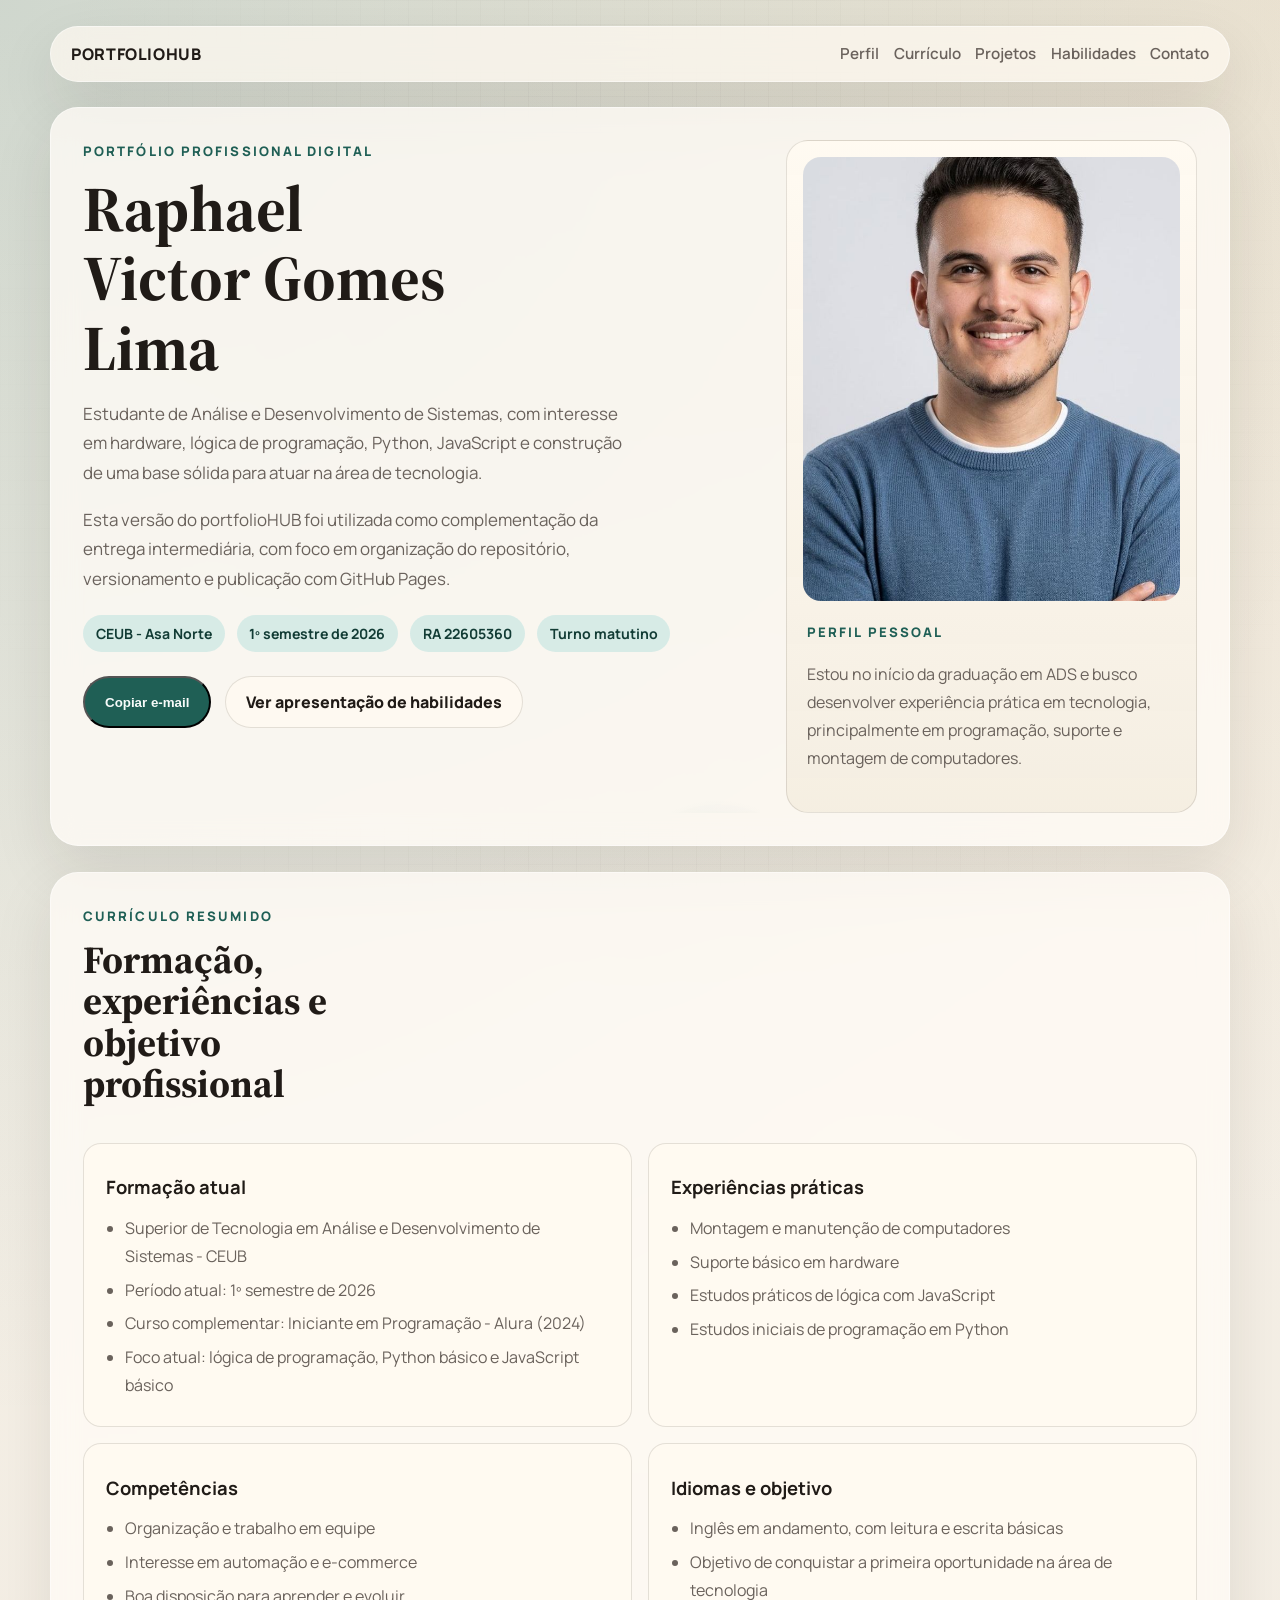
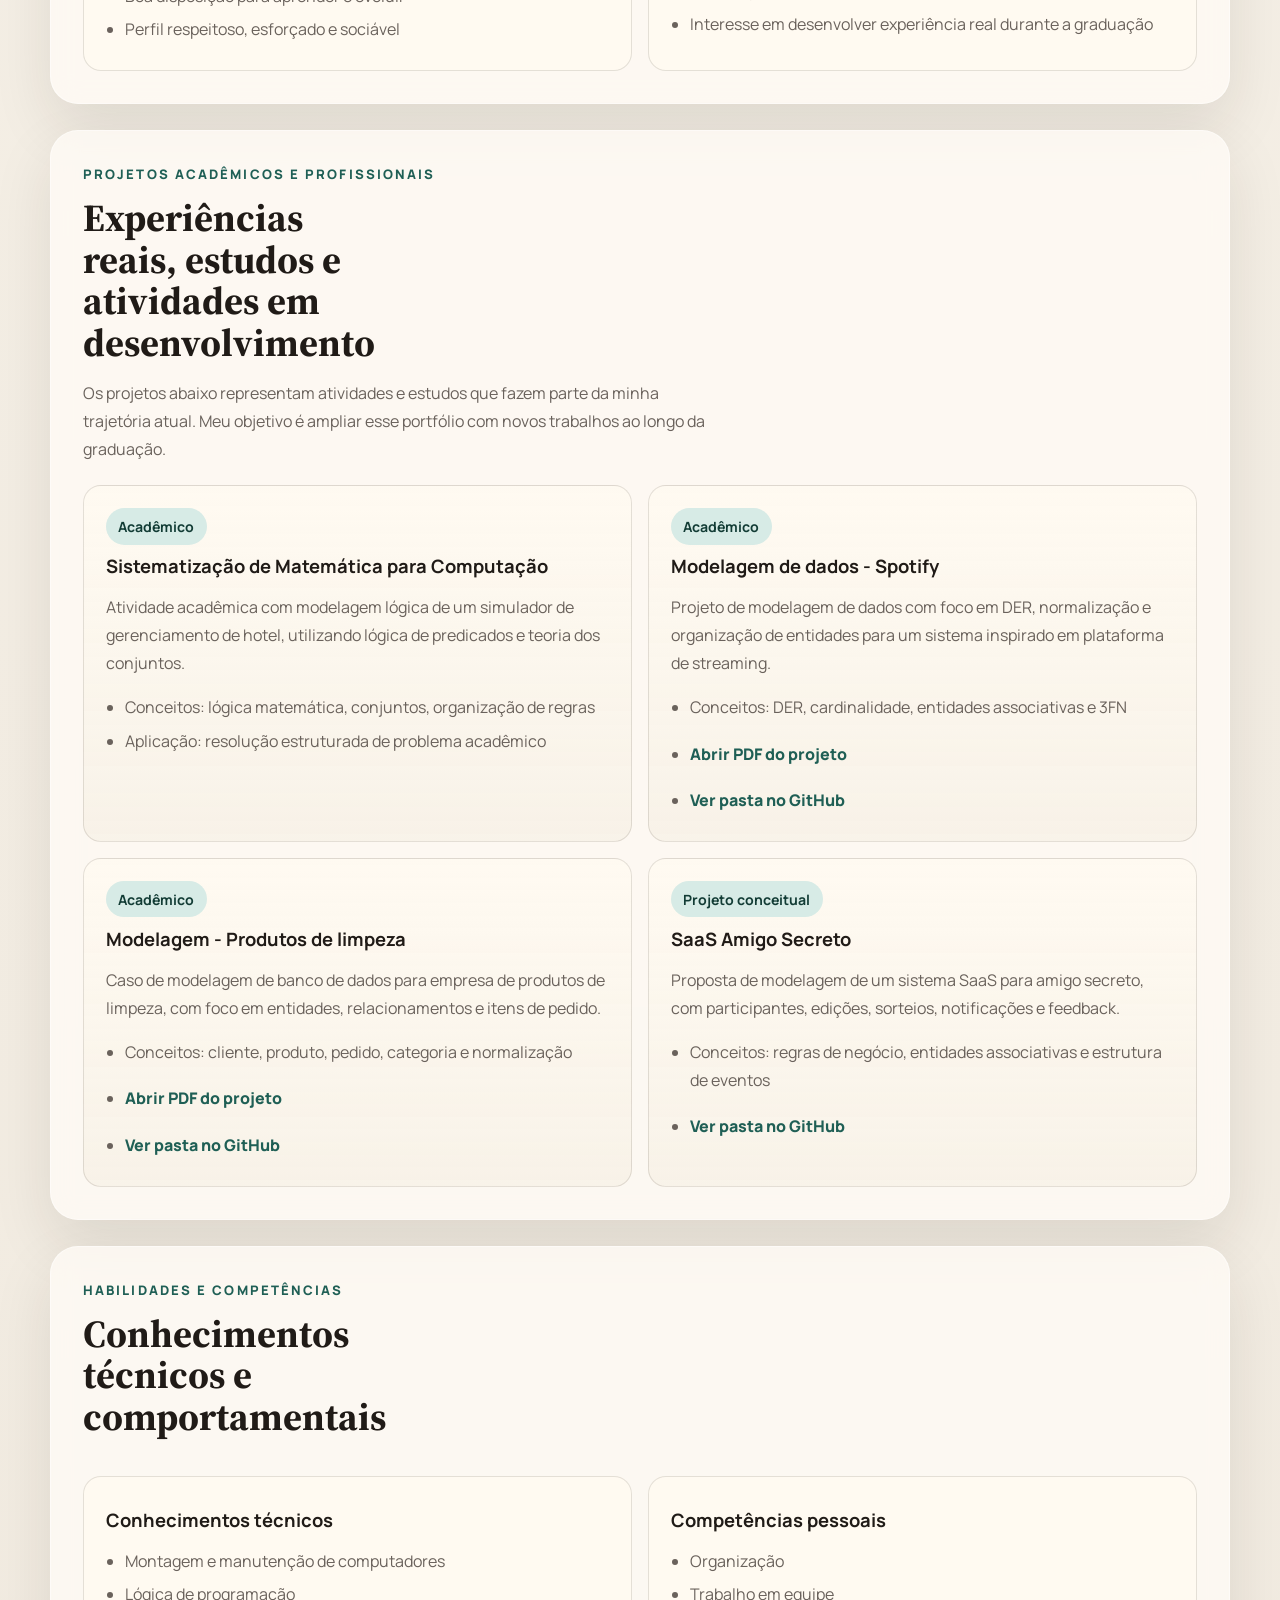
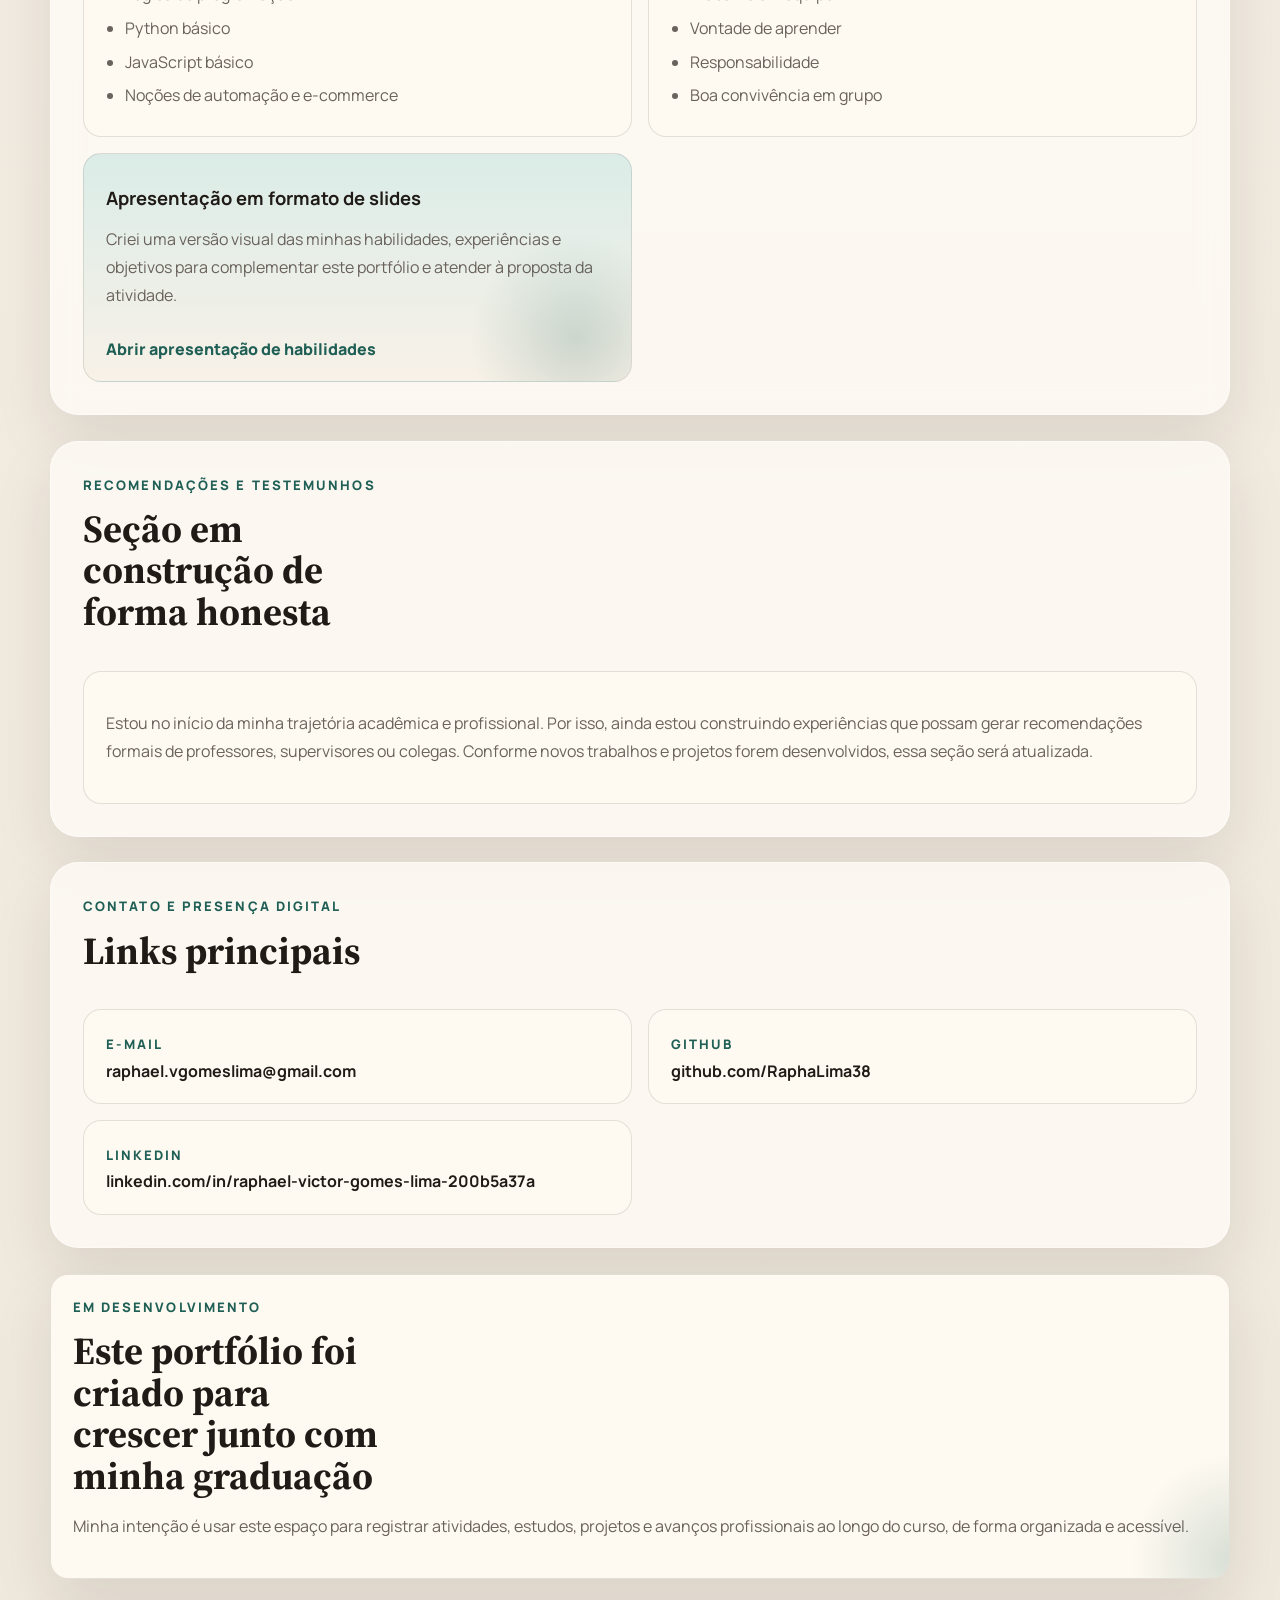
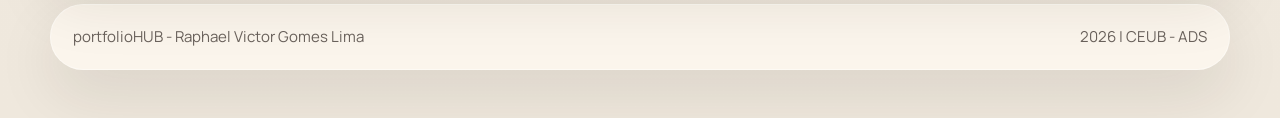
==== index.html @ c661ba04 "Entrega intermediaria base" ====
<!DOCTYPE html>
<html lang="pt-BR">
<head>
  <meta charset="UTF-8">
  <meta name="viewport" content="width=device-width, initial-scale=1.0">
  <meta name="description" content="Portfólio digital de Raphael Victor Gomes Lima, estudante de ADS no CEUB.">
  <title>portfolioHUB | Raphael Victor Gomes Lima</title>
  <link rel="preconnect" href="https://fonts.googleapis.com">
  <link rel="preconnect" href="https://fonts.gstatic.com" crossorigin>
  <link href="https://fonts.googleapis.com/css2?family=Manrope:wght@400;500;700;800&family=Source+Serif+4:wght@600;700&display=swap" rel="stylesheet">
  <link rel="stylesheet" href="style.css">
</head>
<body>
  <div class="page-shell">
    <header class="site-header">
      <a class="brand" href="#topo">portfolioHUB</a>
      <nav class="site-nav" aria-label="Navegação principal">
        <a href="#perfil">Perfil</a>
        <a href="#curriculo">Currículo</a>
        <a href="#projetos">Projetos</a>
        <a href="#habilidades">Habilidades</a>
        <a href="#contato">Contato</a>
      </nav>
    </header>

    <main id="topo">
      <section class="hero section-block" id="perfil">
        <div class="hero-copy">
          <p class="eyebrow">Portfólio profissional digital</p>
          <h1>Raphael Victor Gomes Lima</h1>
          <p class="hero-lead">
            Estudante de Análise e Desenvolvimento de Sistemas, com interesse em hardware,
            lógica de programação, Python, JavaScript e construção de uma base sólida para atuar na área de tecnologia.
          </p>
          <p class="hero-lead">
            Esta versão do portfolioHUB foi utilizada como complementação da entrega intermediária,
            com foco em organização do repositório, versionamento e publicação com GitHub Pages.
          </p>

          <div class="hero-tags" aria-label="Informações rápidas">
            <span>CEUB - Asa Norte</span>
            <span>1º semestre de 2026</span>
            <span>RA 22605360</span>
            <span>Turno matutino</span>
          </div>

          <div class="hero-actions">
            <button class="button primary copy-email-trigger" type="button" data-email="raphael.vgomeslima@gmail.com" data-default-label="Copiar e-mail" data-success-label="E-mail copiado">
              Copiar e-mail
            </button>
            <a class="button secondary" href="slides.html">Ver apresentação de habilidades</a>
          </div>
        </div>

        <aside class="hero-card">
          <img src="assets/raphael-perfil.jpg" alt="Foto de perfil de Raphael Victor Gomes Lima">
          <div class="hero-card-content">
            <p class="card-label">Perfil pessoal</p>
            <p>
              Estou no início da graduação em ADS e busco desenvolver experiência prática
              em tecnologia, principalmente em programação, suporte e montagem de computadores.
            </p>
          </div>
        </aside>
      </section>

      <section class="section-block section-grid" id="curriculo">
        <div class="section-heading">
          <p class="eyebrow">Currículo resumido</p>
          <h2>Formação, experiências e objetivo profissional</h2>
        </div>

        <div class="info-card">
          <h3>Formação atual</h3>
          <ul>
            <li>Superior de Tecnologia em Análise e Desenvolvimento de Sistemas - CEUB</li>
            <li>Período atual: 1º semestre de 2026</li>
            <li>Curso complementar: Iniciante em Programação - Alura (2024)</li>
            <li>Foco atual: lógica de programação, Python básico e JavaScript básico</li>
          </ul>
        </div>

        <div class="info-card">
          <h3>Experiências práticas</h3>
          <ul>
            <li>Montagem e manutenção de computadores</li>
            <li>Suporte básico em hardware</li>
            <li>Estudos práticos de lógica com JavaScript</li>
            <li>Estudos iniciais de programação em Python</li>
          </ul>
        </div>

        <div class="info-card">
          <h3>Competências</h3>
          <ul>
            <li>Organização e trabalho em equipe</li>
            <li>Interesse em automação e e-commerce</li>
            <li>Boa disposição para aprender e evoluir</li>
            <li>Perfil respeitoso, esforçado e sociável</li>
          </ul>
        </div>

        <div class="info-card">
          <h3>Idiomas e objetivo</h3>
          <ul>
            <li>Inglês em andamento, com leitura e escrita básicas</li>
            <li>Objetivo de conquistar a primeira oportunidade na área de tecnologia</li>
            <li>Interesse em desenvolver experiência real durante a graduação</li>
          </ul>
        </div>
      </section>

      <section class="section-block" id="projetos">
        <div class="section-heading">
          <p class="eyebrow">Projetos acadêmicos e profissionais</p>
          <h2>Experiências reais, estudos e atividades em desenvolvimento</h2>
          <p>
            Os projetos abaixo representam atividades e estudos que fazem parte da minha trajetória atual.
            Meu objetivo é ampliar esse portfólio com novos trabalhos ao longo da graduação.
          </p>
        </div>

        <div class="project-grid">
          <article class="project-card">
            <span class="status-chip">Acadêmico</span>
            <h3>Sistematização de Matemática para Computação</h3>
            <p>
              Atividade acadêmica com modelagem lógica de um simulador de gerenciamento de hotel,
              utilizando lógica de predicados e teoria dos conjuntos.
            </p>
            <ul class="project-meta">
              <li>Conceitos: lógica matemática, conjuntos, organização de regras</li>
              <li>Aplicação: resolução estruturada de problema acadêmico</li>
            </ul>
          </article>

          <article class="project-card">
            <span class="status-chip">Acadêmico</span>
            <h3>Modelagem de dados - Spotify</h3>
            <p>
              Projeto de modelagem de dados com foco em DER, normalização e organização de entidades
              para um sistema inspirado em plataforma de streaming.
            </p>
            <ul class="project-meta">
              <li>Conceitos: DER, cardinalidade, entidades associativas e 3FN</li>
              <li><a class="text-link" href="projetos/modelagem-spotify/artefatos/DER%20Spotify%20Corrigido%20-%20Visual.pdf" target="_blank" rel="noreferrer">Abrir PDF do projeto</a></li>
              <li><a class="text-link" href="https://github.com/RaphaLima38/GitHub-Page/tree/main/projetos/modelagem-spotify" target="_blank" rel="noreferrer">Ver pasta no GitHub</a></li>
            </ul>
          </article>

          <article class="project-card">
            <span class="status-chip">Acadêmico</span>
            <h3>Modelagem - Produtos de limpeza</h3>
            <p>
              Caso de modelagem de banco de dados para empresa de produtos de limpeza,
              com foco em entidades, relacionamentos e itens de pedido.
            </p>
            <ul class="project-meta">
              <li>Conceitos: cliente, produto, pedido, categoria e normalização</li>
              <li><a class="text-link" href="projetos/modelagem-produtos-limpeza/artefatos/DER%20Caso%201%20-%20Produtos%20de%20Limpeza.pdf" target="_blank" rel="noreferrer">Abrir PDF do projeto</a></li>
              <li><a class="text-link" href="https://github.com/RaphaLima38/GitHub-Page/tree/main/projetos/modelagem-produtos-limpeza" target="_blank" rel="noreferrer">Ver pasta no GitHub</a></li>
            </ul>
          </article>

          <article class="project-card">
            <span class="status-chip">Projeto conceitual</span>
            <h3>SaaS Amigo Secreto</h3>
            <p>
              Proposta de modelagem de um sistema SaaS para amigo secreto, com participantes,
              edições, sorteios, notificações e feedback.
            </p>
            <ul class="project-meta">
              <li>Conceitos: regras de negócio, entidades associativas e estrutura de eventos</li>
              <li><a class="text-link" href="https://github.com/RaphaLima38/GitHub-Page/tree/main/projetos/saas-amigo-secreto" target="_blank" rel="noreferrer">Ver pasta no GitHub</a></li>
            </ul>
          </article>
        </div>
      </section>

      <section class="section-block section-grid" id="habilidades">
        <div class="section-heading">
          <p class="eyebrow">Habilidades e competências</p>
          <h2>Conhecimentos técnicos e comportamentais</h2>
        </div>

        <div class="skill-card">
          <h3>Conhecimentos técnicos</h3>
          <ul>
            <li>Montagem e manutenção de computadores</li>
            <li>Lógica de programação</li>
            <li>Python básico</li>
            <li>JavaScript básico</li>
            <li>Noções de automação e e-commerce</li>
          </ul>
        </div>

        <div class="skill-card">
          <h3>Competências pessoais</h3>
          <ul>
            <li>Organização</li>
            <li>Trabalho em equipe</li>
            <li>Vontade de aprender</li>
            <li>Responsabilidade</li>
            <li>Boa convivência em grupo</li>
          </ul>
        </div>

        <div class="skill-card accent-card">
          <h3>Apresentação em formato de slides</h3>
          <p>
            Criei uma versão visual das minhas habilidades, experiências e objetivos para complementar
            este portfólio e atender à proposta da atividade.
          </p>
          <a class="text-link" href="slides.html">Abrir apresentação de habilidades</a>
        </div>
      </section>

      <section class="section-block section-grid" id="recomendacoes">
        <div class="section-heading">
          <p class="eyebrow">Recomendações e testemunhos</p>
          <h2>Seção em construção de forma honesta</h2>
        </div>

        <div class="quote-card full-width">
          <p>
            Estou no início da minha trajetória acadêmica e profissional. Por isso, ainda estou construindo
            experiências que possam gerar recomendações formais de professores, supervisores ou colegas.
            Conforme novos trabalhos e projetos forem desenvolvidos, essa seção será atualizada.
          </p>
        </div>
      </section>

      <section class="section-block section-grid" id="contato">
        <div class="section-heading">
          <p class="eyebrow">Contato e presença digital</p>
          <h2>Links principais</h2>
        </div>

        <button class="contact-card contact-button copy-email-trigger" type="button" data-email="raphael.vgomeslima@gmail.com" data-default-label="Clique para copiar" data-success-label="E-mail copiado">
          <span class="contact-label">E-mail</span>
          <strong>raphael.vgomeslima@gmail.com</strong>
        </button>

        <a class="contact-card" href="https://github.com/RaphaLima38" target="_blank" rel="noreferrer">
          <span class="contact-label">GitHub</span>
          <strong>github.com/RaphaLima38</strong>
        </a>

        <a class="contact-card" href="https://www.linkedin.com/in/raphael-victor-gomes-lima-200b5a37a/" target="_blank" rel="noreferrer">
          <span class="contact-label">LinkedIn</span>
          <strong>linkedin.com/in/raphael-victor-gomes-lima-200b5a37a</strong>
        </a>
      </section>

      <section class="section-block growth-block" id="objetivo">
        <p class="eyebrow">Em desenvolvimento</p>
        <h2>Este portfólio foi criado para crescer junto com minha graduação</h2>
        <p>
          Minha intenção é usar este espaço para registrar atividades, estudos, projetos e avanços
          profissionais ao longo do curso, de forma organizada e acessível.
        </p>
      </section>
    </main>

    <footer class="site-footer">
      <p>portfolioHUB - Raphael Victor Gomes Lima</p>
      <p><span id="current-year"></span> | CEUB - ADS</p>
    </footer>
  </div>

  <script src="script.js"></script>
</body>
</html>
---- style.css ----
:root {
  --bg: #f3efe7;
  --bg-soft: #faf7f1;
  --surface: rgba(255, 252, 246, 0.78);
  --surface-strong: #fffaf1;
  --text: #201b17;
  --muted: #6a625c;
  --line: rgba(32, 27, 23, 0.12);
  --accent: #1f5f55;
  --accent-soft: #d7ebe6;
  --accent-deep: #123c35;
  --shadow: 0 24px 60px rgba(36, 27, 17, 0.10);
  --radius-lg: 28px;
  --radius-md: 18px;
  --max-width: 1180px;
}

* {
  box-sizing: border-box;
}

html {
  scroll-behavior: smooth;
}

body {
  margin: 0;
  color: var(--text);
  background:
    radial-gradient(circle at top left, rgba(31, 95, 85, 0.18), transparent 28%),
    radial-gradient(circle at top right, rgba(183, 145, 80, 0.14), transparent 24%),
    linear-gradient(180deg, #f6f1e8 0%, #efe8dd 100%);
  font-family: "Manrope", "Segoe UI", sans-serif;
}

body::before {
  content: "";
  position: fixed;
  inset: 0;
  background-image:
    linear-gradient(rgba(32, 27, 23, 0.03) 1px, transparent 1px),
    linear-gradient(90deg, rgba(32, 27, 23, 0.03) 1px, transparent 1px);
  background-size: 24px 24px;
  mask-image: radial-gradient(circle at center, black 30%, transparent 88%);
  pointer-events: none;
}

.page-shell {
  width: min(calc(100% - 2rem), var(--max-width));
  margin: 0 auto;
  padding: 1.25rem 0 3rem;
  position: relative;
  z-index: 1;
}

.site-header,
.slides-header {
  display: flex;
  justify-content: space-between;
  align-items: center;
  gap: 1rem;
  padding: 1rem 1.25rem;
  margin-top: 0.35rem;
  backdrop-filter: blur(18px);
  background: rgba(255, 250, 241, 0.72);
  border: 1px solid rgba(255, 255, 255, 0.45);
  border-radius: 999px;
  box-shadow: var(--shadow);
  position: sticky;
  top: 1rem;
}

.brand {
  color: var(--text);
  text-decoration: none;
  font-weight: 800;
  letter-spacing: 0.04em;
  text-transform: uppercase;
}

.site-nav {
  display: flex;
  flex-wrap: wrap;
  gap: 0.9rem;
}

.site-nav a {
  color: var(--muted);
  text-decoration: none;
  font-size: 0.95rem;
  font-weight: 600;
}

.site-nav a:hover,
.text-link:hover,
.contact-card:hover strong {
  color: var(--accent);
}

.section-block {
  margin-top: 1.6rem;
  padding: 2rem;
  border-radius: var(--radius-lg);
  background: var(--surface);
  border: 1px solid rgba(255, 255, 255, 0.45);
  backdrop-filter: blur(14px);
  box-shadow: var(--shadow);
}

.hero {
  display: grid;
  grid-template-columns: 1.4fr 0.85fr;
  gap: 1.6rem;
  align-items: stretch;
  min-height: 520px;
}

.hero-copy,
.hero-card,
.info-card,
.project-card,
.skill-card,
.contact-card,
.quote-card,
.growth-block {
  position: relative;
  overflow: hidden;
}

.hero-copy::after,
.accent-card::after,
.growth-block::after {
  content: "";
  position: absolute;
  inset: auto -10% -30% auto;
  width: 220px;
  height: 220px;
  background: radial-gradient(circle, rgba(31, 95, 85, 0.18), transparent 68%);
  pointer-events: none;
}

.eyebrow,
.card-label,
.contact-label,
.slide-index {
  margin: 0 0 0.7rem;
  color: var(--accent);
  font-size: 0.82rem;
  font-weight: 800;
  letter-spacing: 0.16em;
  text-transform: uppercase;
}

h1,
h2,
h3 {
  margin: 0;
  line-height: 1.08;
}

h1,
h2 {
  font-family: "Source Serif 4", Georgia, serif;
}

h1 {
  font-size: clamp(2.5rem, 5vw, 4.8rem);
  max-width: 12ch;
}

h2 {
  font-size: clamp(1.8rem, 3vw, 2.7rem);
  max-width: 16ch;
}

h3 {
  font-size: 1.15rem;
}

p,
li {
  color: var(--muted);
  line-height: 1.75;
}

.hero-lead,
.slide-lead {
  max-width: 56ch;
  font-size: 1.06rem;
}

.hero-tags {
  display: flex;
  flex-wrap: wrap;
  gap: 0.75rem;
  margin-top: 1.35rem;
}

.hero-tags span,
.status-chip {
  display: inline-flex;
  align-items: center;
  padding: 0.55rem 0.8rem;
  border-radius: 999px;
  background: var(--accent-soft);
  color: var(--accent-deep);
  font-size: 0.88rem;
  font-weight: 700;
}

.hero-actions {
  display: flex;
  flex-wrap: wrap;
  gap: 0.85rem;
  margin-top: 1.5rem;
}

.button,
.text-link,
.contact-button {
  display: inline-flex;
  align-items: center;
  justify-content: center;
  gap: 0.45rem;
  text-decoration: none;
  transition: transform 160ms ease, background-color 160ms ease, color 160ms ease;
}

.button {
  padding: 0.9rem 1.25rem;
  border-radius: 999px;
  font-weight: 800;
}

.button:hover,
.contact-card:hover {
  transform: translateY(-2px);
}

.button.primary {
  background: var(--accent);
  color: #f7fbfa;
}

.button.secondary {
  background: rgba(255, 250, 241, 0.82);
  color: var(--text);
  border: 1px solid var(--line);
}

.hero-card {
  display: grid;
  align-content: start;
  gap: 1rem;
  padding: 1rem;
  background: linear-gradient(180deg, rgba(255, 250, 241, 0.96), rgba(244, 237, 224, 0.92));
  border: 1px solid var(--line);
  border-radius: calc(var(--radius-lg) - 6px);
}

.hero-card img {
  width: 100%;
  aspect-ratio: 0.85 / 1;
  object-fit: cover;
  border-radius: calc(var(--radius-lg) - 10px);
  display: block;
}

.hero-card-content {
  padding: 0.25rem 0.25rem 0.5rem;
}

.section-heading {
  margin-bottom: 1.4rem;
}

.section-heading p {
  max-width: 64ch;
}

.section-grid {
  display: grid;
  grid-template-columns: repeat(2, minmax(0, 1fr));
  gap: 1rem;
}

.section-grid .section-heading,
.full-width {
  grid-column: 1 / -1;
}

.info-card,
.skill-card,
.contact-card,
.quote-card,
.growth-block {
  padding: 1.35rem;
  border-radius: var(--radius-md);
  background: var(--surface-strong);
  border: 1px solid var(--line);
}

.info-card ul,
.skill-card ul,
.slide-card ul,
.project-meta {
  margin: 1rem 0 0;
  padding-left: 1.2rem;
}

.project-grid {
  display: grid;
  grid-template-columns: repeat(2, minmax(0, 1fr));
  gap: 1rem;
}

.project-card {
  padding: 1.35rem;
  border-radius: var(--radius-md);
  background: linear-gradient(180deg, rgba(255, 250, 241, 0.98), rgba(247, 241, 230, 0.88));
  border: 1px solid var(--line);
}

.project-card h3,
.skill-card h3,
.info-card h3 {
  margin-top: 0.8rem;
}

.project-meta li,
.info-card li,
.skill-card li,
.slide-card li {
  margin-bottom: 0.35rem;
}

.accent-card {
  background: linear-gradient(180deg, rgba(215, 235, 230, 0.9), rgba(247, 241, 230, 0.9));
}

.text-link {
  margin-top: 0.8rem;
  font-weight: 800;
  color: var(--accent);
}

.contact-card {
  color: inherit;
  text-decoration: none;
}

.contact-button {
  width: 100%;
  text-align: left;
  cursor: pointer;
}

.contact-button .contact-label,
.contact-button strong {
  width: 100%;
  text-align: left;
}

.contact-button {
  display: block;
  font: inherit;
}

.contact-card strong {
  display: block;
  margin-top: 0.35rem;
  color: var(--text);
  font-size: 1rem;
}

.growth-block {
  text-align: left;
}

.site-footer {
  display: flex;
  justify-content: space-between;
  gap: 1rem;
  margin-top: 1.6rem;
  padding: 1.15rem 1.4rem;
  border-radius: 999px;
  background: rgba(255, 250, 241, 0.72);
  border: 1px solid rgba(255, 255, 255, 0.42);
  box-shadow: var(--shadow);
}

.site-footer p {
  margin: 0;
  font-size: 0.94rem;
}

.slides-page {
  min-height: 100vh;
}

.slides-header {
  width: min(calc(100% - 2rem), 1120px);
  margin: 1rem auto 0;
  position: static;
}

.slides-wrapper {
  width: min(calc(100% - 2rem), 1120px);
  margin: 1.5rem auto 3rem;
  display: grid;
  gap: 1.25rem;
}

.slide-card {
  padding: 2.2rem;
  border-radius: var(--radius-lg);
  background:
    linear-gradient(135deg, rgba(255, 250, 241, 0.98), rgba(232, 243, 240, 0.95)),
    var(--surface-strong);
  border: 1px solid var(--line);
  box-shadow: var(--shadow);
  min-height: 72vh;
  display: flex;
  flex-direction: column;
  justify-content: center;
}

.slide-card:nth-child(2n) {
  background:
    linear-gradient(135deg, rgba(247, 241, 230, 0.98), rgba(215, 235, 230, 0.9)),
    var(--surface-strong);
}

@media (max-width: 920px) {
  .site-header,
  .slides-header,
  .site-footer {
    border-radius: 24px;
  }

  .site-header,
  .slides-header,
  .site-footer,
  .hero,
  .section-grid,
  .project-grid {
    grid-template-columns: 1fr;
  }

  .site-header,
  .slides-header {
    flex-direction: column;
    align-items: flex-start;
  }

  .site-nav {
    width: 100%;
  }

  .hero {
    min-height: auto;
  }

  h1 {
    max-width: 100%;
  }
}

@media (max-width: 640px) {
  .page-shell,
  .slides-wrapper {
    width: min(calc(100% - 1rem), var(--max-width));
  }

  .section-block,
  .slide-card {
    padding: 1.35rem;
  }

  .hero-tags {
    gap: 0.55rem;
  }

  .hero-tags span,
  .status-chip {
    font-size: 0.8rem;
  }

  .site-footer {
    flex-direction: column;
    align-items: flex-start;
  }
}
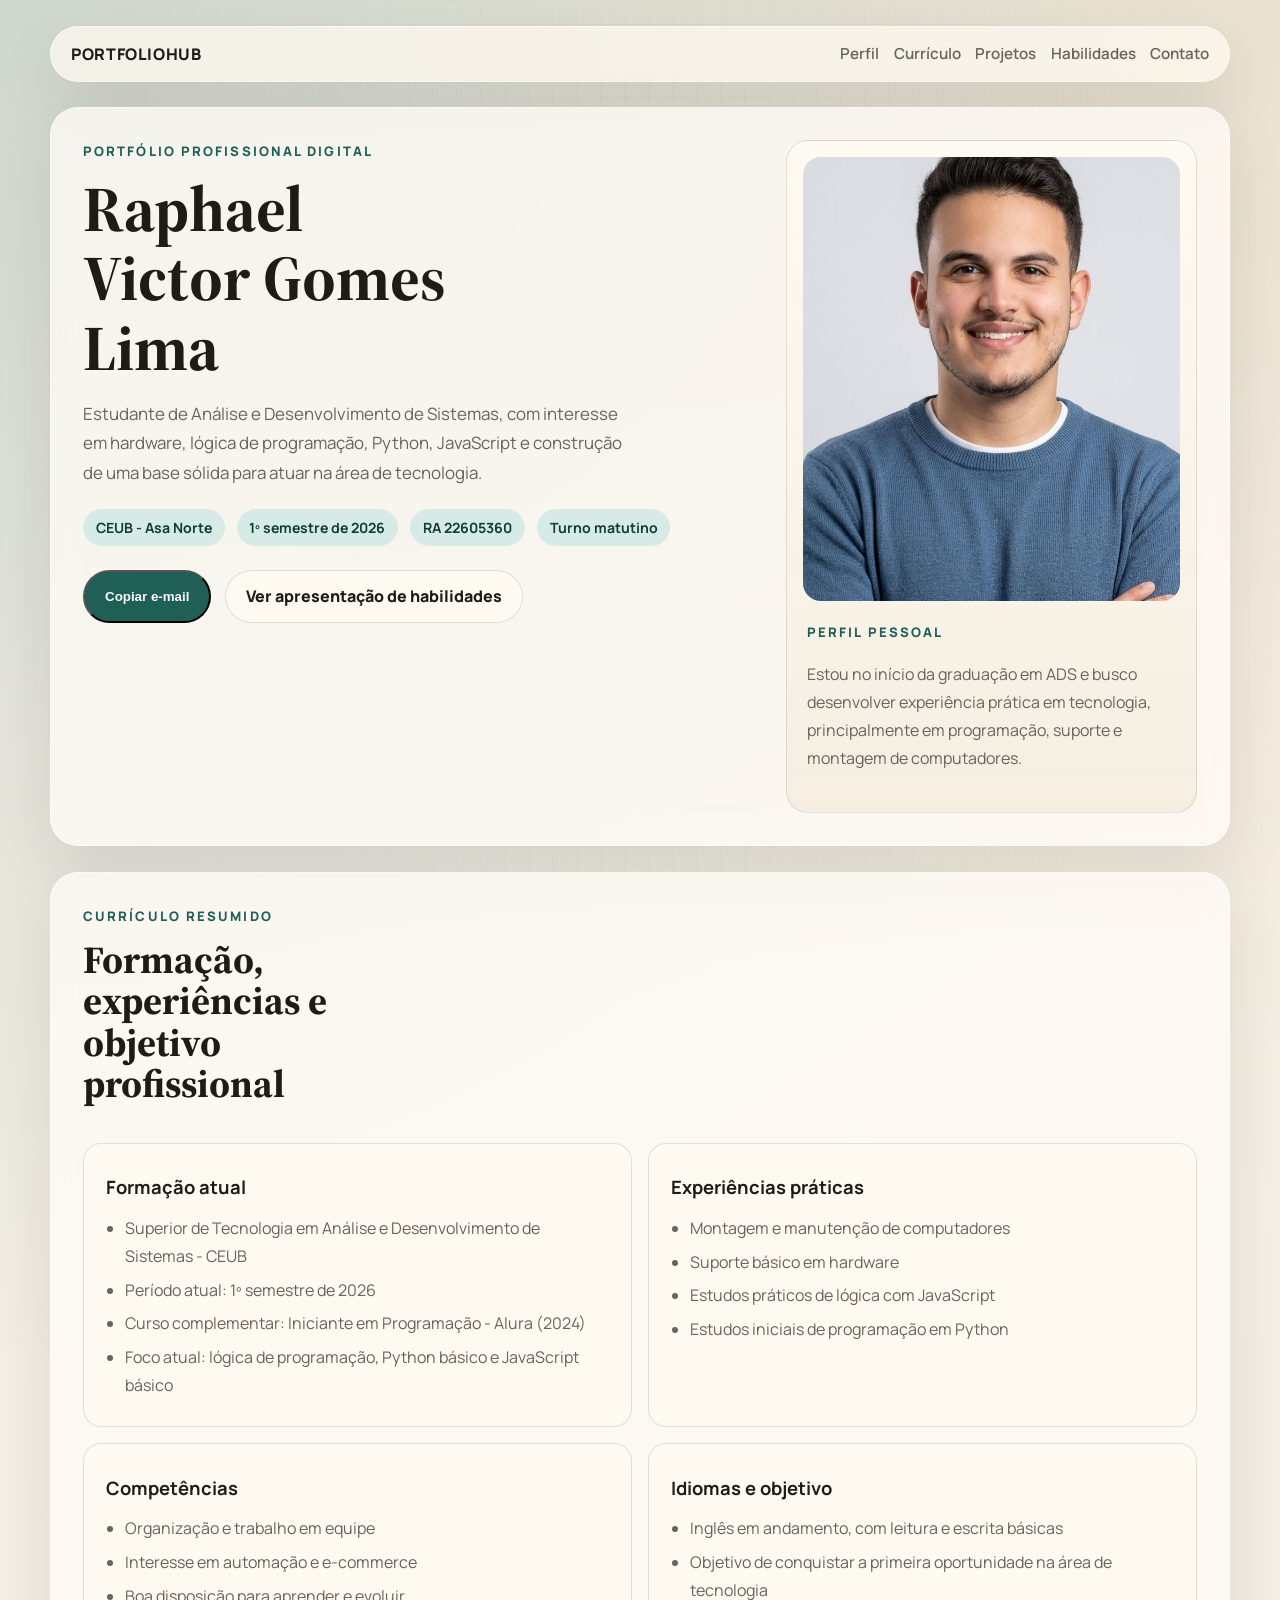
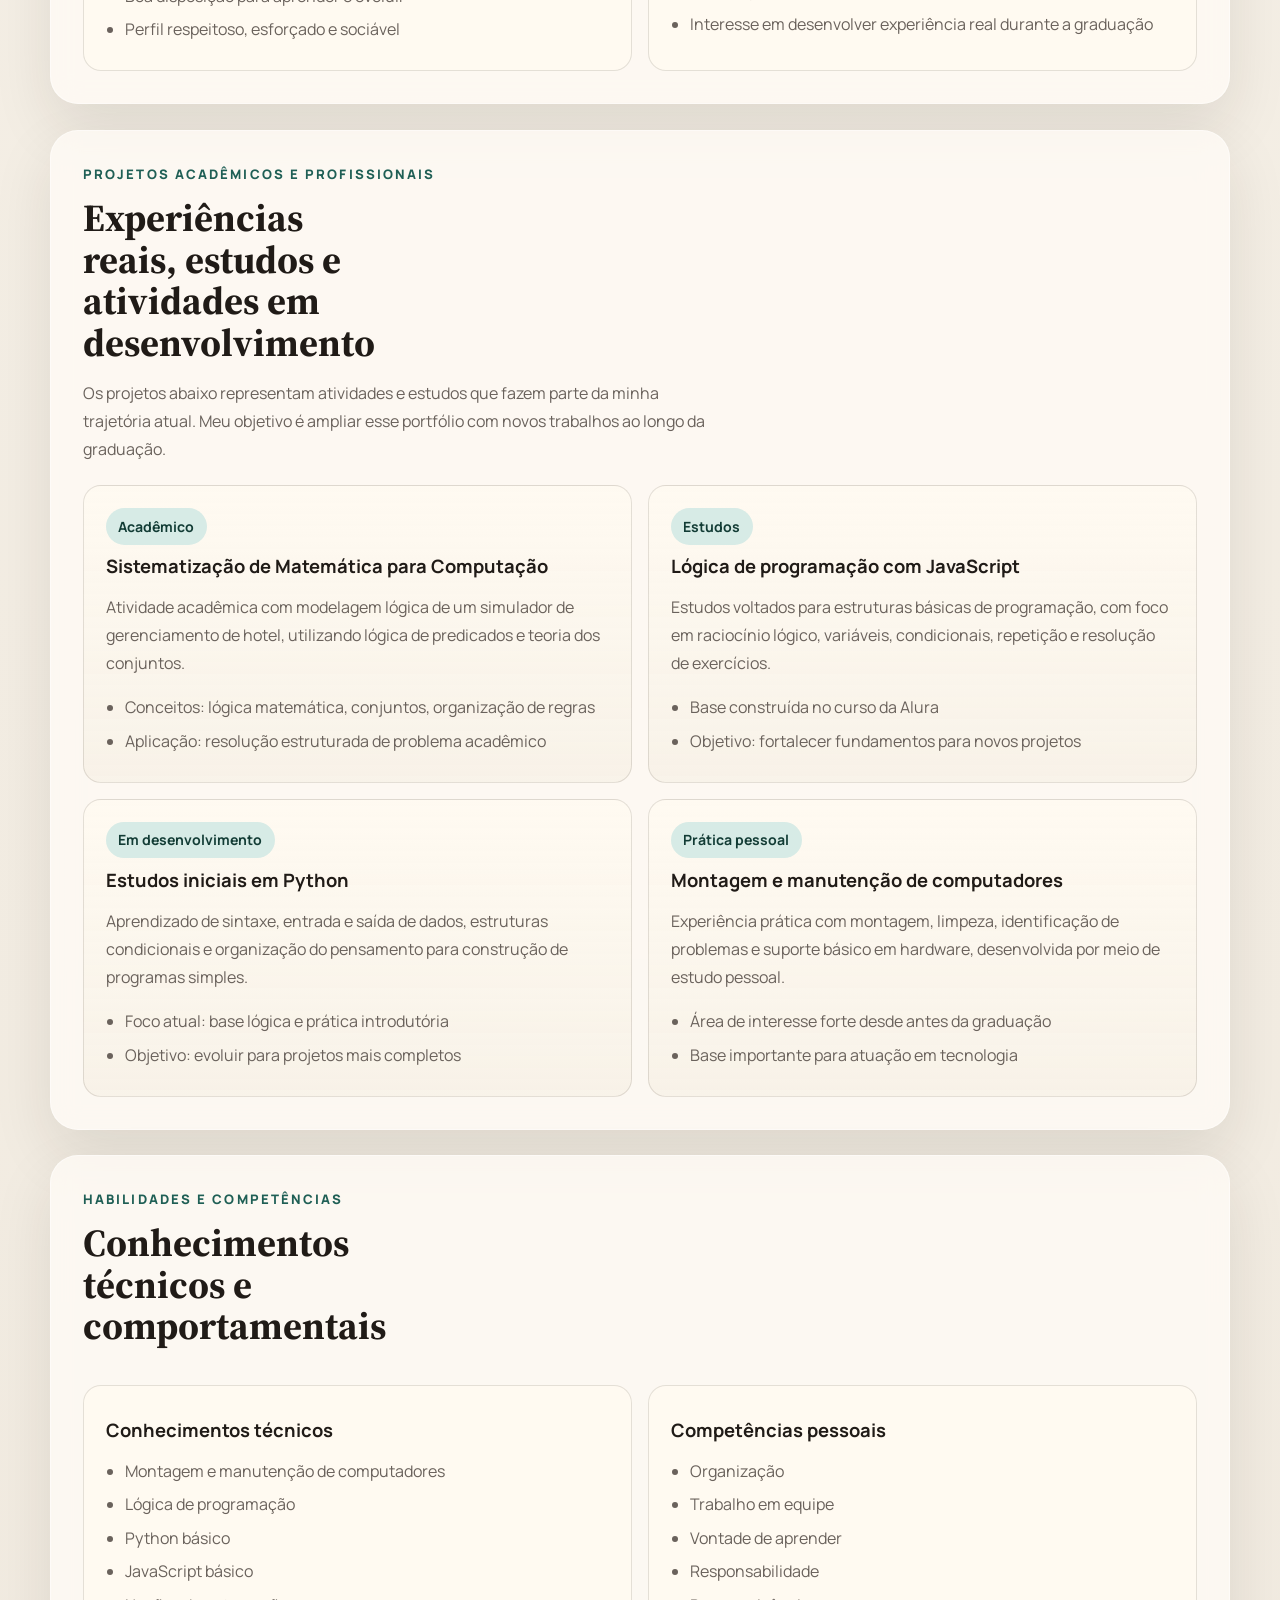
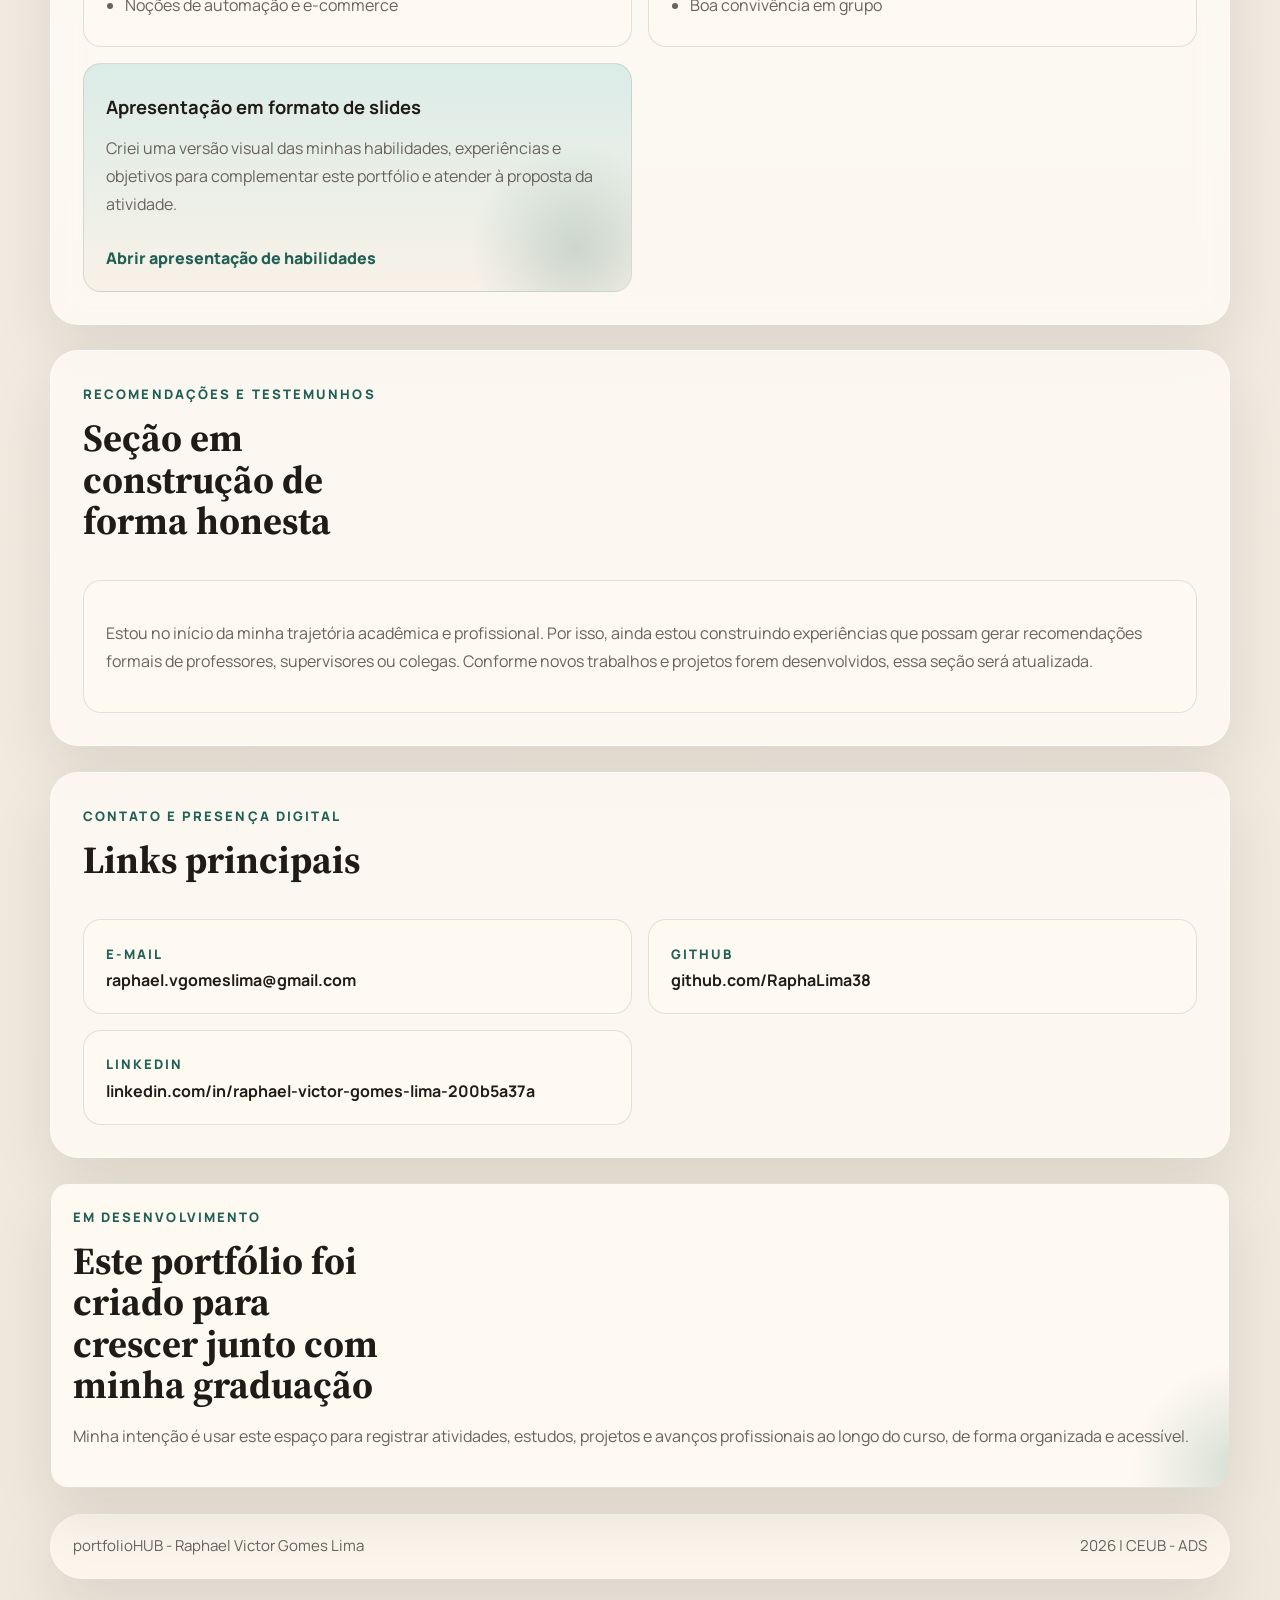
==== commit 3d1b6e5b: "Limpa repositorio para refletir a intermediaria" ====
--- a/index.html
+++ b/index.html
@@ -32,10 +32,6 @@
             Estudante de Análise e Desenvolvimento de Sistemas, com interesse em hardware,
             lógica de programação, Python, JavaScript e construção de uma base sólida para atuar na área de tecnologia.
           </p>
-          <p class="hero-lead">
-            Esta versão do portfolioHUB foi utilizada como complementação da entrega intermediária,
-            com foco em organização do repositório, versionamento e publicação com GitHub Pages.
-          </p>
 
           <div class="hero-tags" aria-label="Informações rápidas">
             <span>CEUB - Asa Norte</span>
@@ -135,43 +131,41 @@
           </article>
 
           <article class="project-card">
-            <span class="status-chip">Acadêmico</span>
-            <h3>Modelagem de dados - Spotify</h3>
-            <p>
-              Projeto de modelagem de dados com foco em DER, normalização e organização de entidades
-              para um sistema inspirado em plataforma de streaming.
-            </p>
-            <ul class="project-meta">
-              <li>Conceitos: DER, cardinalidade, entidades associativas e 3FN</li>
-              <li><a class="text-link" href="projetos/modelagem-spotify/artefatos/DER%20Spotify%20Corrigido%20-%20Visual.pdf" target="_blank" rel="noreferrer">Abrir PDF do projeto</a></li>
-              <li><a class="text-link" href="https://github.com/RaphaLima38/GitHub-Page/tree/main/projetos/modelagem-spotify" target="_blank" rel="noreferrer">Ver pasta no GitHub</a></li>
-            </ul>
-          </article>
-
-          <article class="project-card">
-            <span class="status-chip">Acadêmico</span>
-            <h3>Modelagem - Produtos de limpeza</h3>
-            <p>
-              Caso de modelagem de banco de dados para empresa de produtos de limpeza,
-              com foco em entidades, relacionamentos e itens de pedido.
-            </p>
-            <ul class="project-meta">
-              <li>Conceitos: cliente, produto, pedido, categoria e normalização</li>
-              <li><a class="text-link" href="projetos/modelagem-produtos-limpeza/artefatos/DER%20Caso%201%20-%20Produtos%20de%20Limpeza.pdf" target="_blank" rel="noreferrer">Abrir PDF do projeto</a></li>
-              <li><a class="text-link" href="https://github.com/RaphaLima38/GitHub-Page/tree/main/projetos/modelagem-produtos-limpeza" target="_blank" rel="noreferrer">Ver pasta no GitHub</a></li>
-            </ul>
-          </article>
-
-          <article class="project-card">
-            <span class="status-chip">Projeto conceitual</span>
-            <h3>SaaS Amigo Secreto</h3>
-            <p>
-              Proposta de modelagem de um sistema SaaS para amigo secreto, com participantes,
-              edições, sorteios, notificações e feedback.
-            </p>
-            <ul class="project-meta">
-              <li>Conceitos: regras de negócio, entidades associativas e estrutura de eventos</li>
-              <li><a class="text-link" href="https://github.com/RaphaLima38/GitHub-Page/tree/main/projetos/saas-amigo-secreto" target="_blank" rel="noreferrer">Ver pasta no GitHub</a></li>
+            <span class="status-chip">Estudos</span>
+            <h3>Lógica de programação com JavaScript</h3>
+            <p>
+              Estudos voltados para estruturas básicas de programação, com foco em raciocínio lógico,
+              variáveis, condicionais, repetição e resolução de exercícios.
+            </p>
+            <ul class="project-meta">
+              <li>Base construída no curso da Alura</li>
+              <li>Objetivo: fortalecer fundamentos para novos projetos</li>
+            </ul>
+          </article>
+
+          <article class="project-card">
+            <span class="status-chip">Em desenvolvimento</span>
+            <h3>Estudos iniciais em Python</h3>
+            <p>
+              Aprendizado de sintaxe, entrada e saída de dados, estruturas condicionais e organização
+              do pensamento para construção de programas simples.
+            </p>
+            <ul class="project-meta">
+              <li>Foco atual: base lógica e prática introdutória</li>
+              <li>Objetivo: evoluir para projetos mais completos</li>
+            </ul>
+          </article>
+
+          <article class="project-card">
+            <span class="status-chip">Prática pessoal</span>
+            <h3>Montagem e manutenção de computadores</h3>
+            <p>
+              Experiência prática com montagem, limpeza, identificação de problemas e suporte básico
+              em hardware, desenvolvida por meio de estudo pessoal.
+            </p>
+            <ul class="project-meta">
+              <li>Área de interesse forte desde antes da graduação</li>
+              <li>Base importante para atuação em tecnologia</li>
             </ul>
           </article>
         </div>
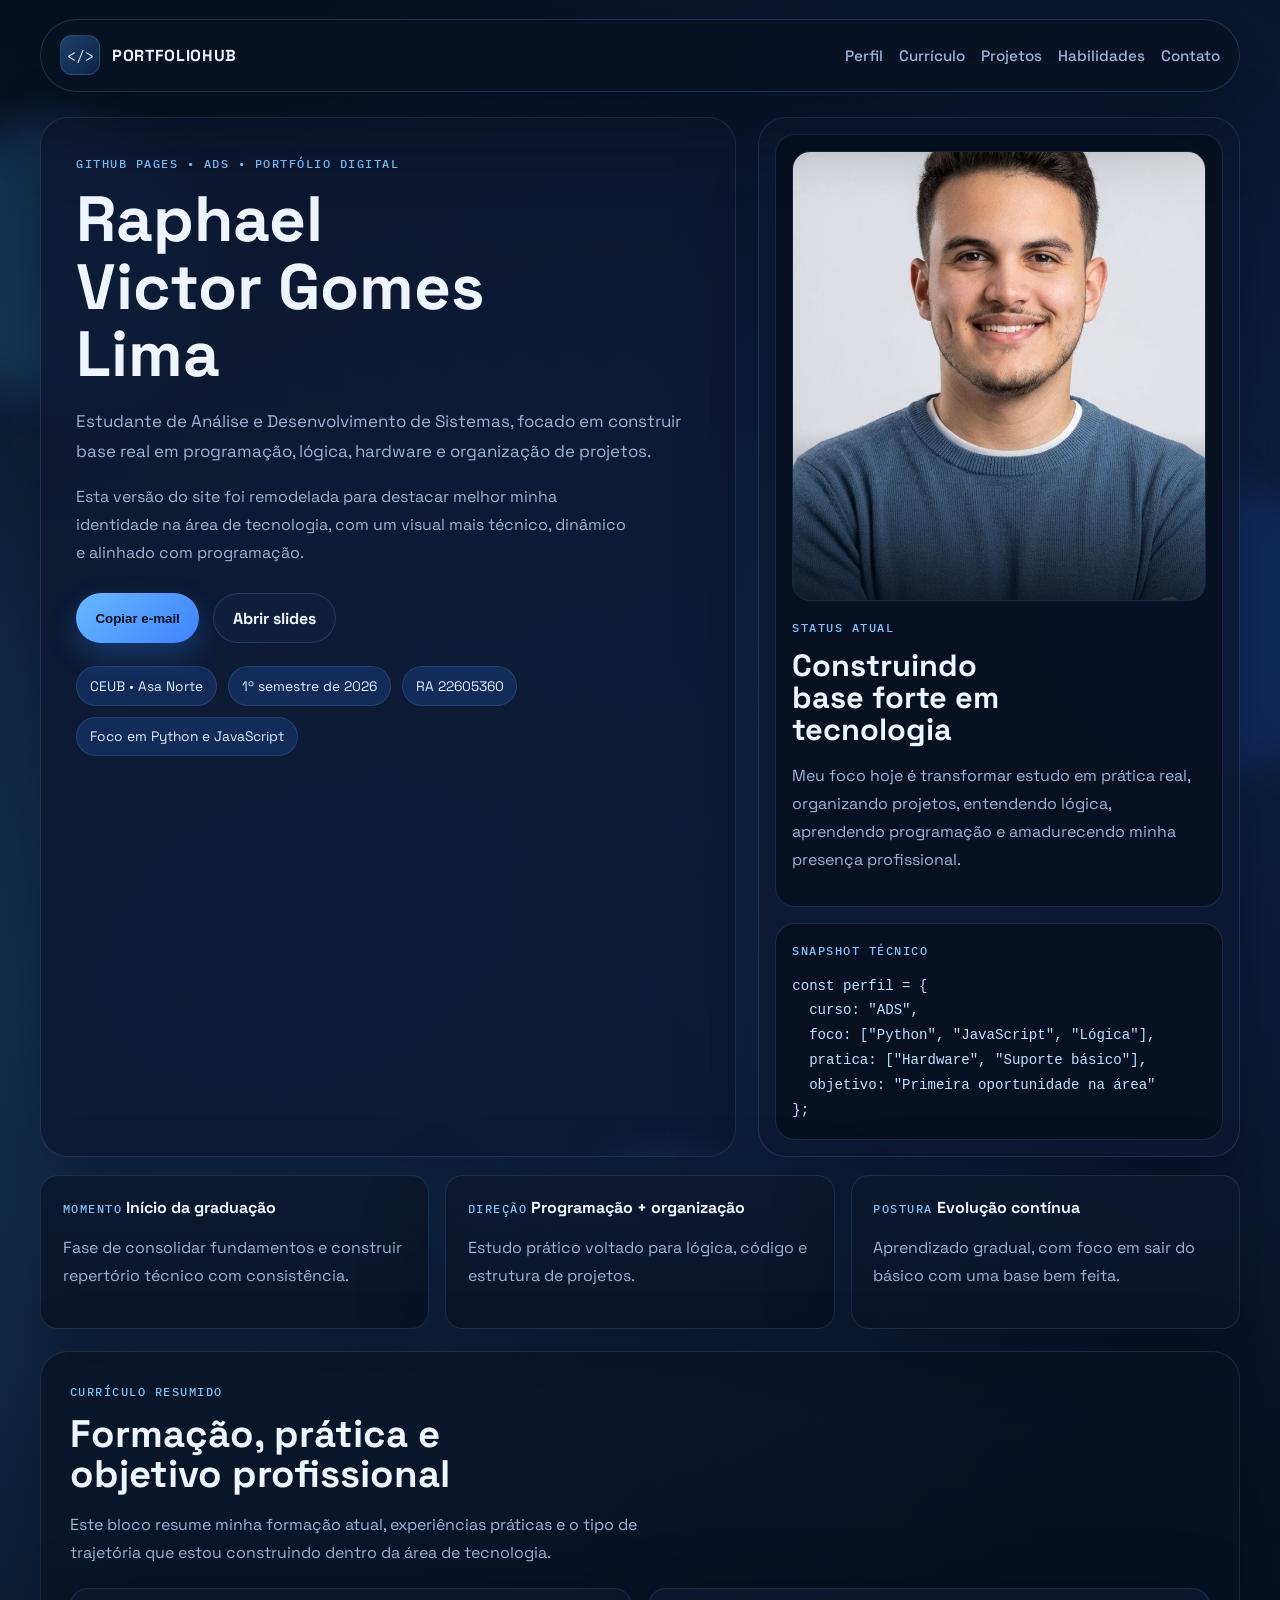
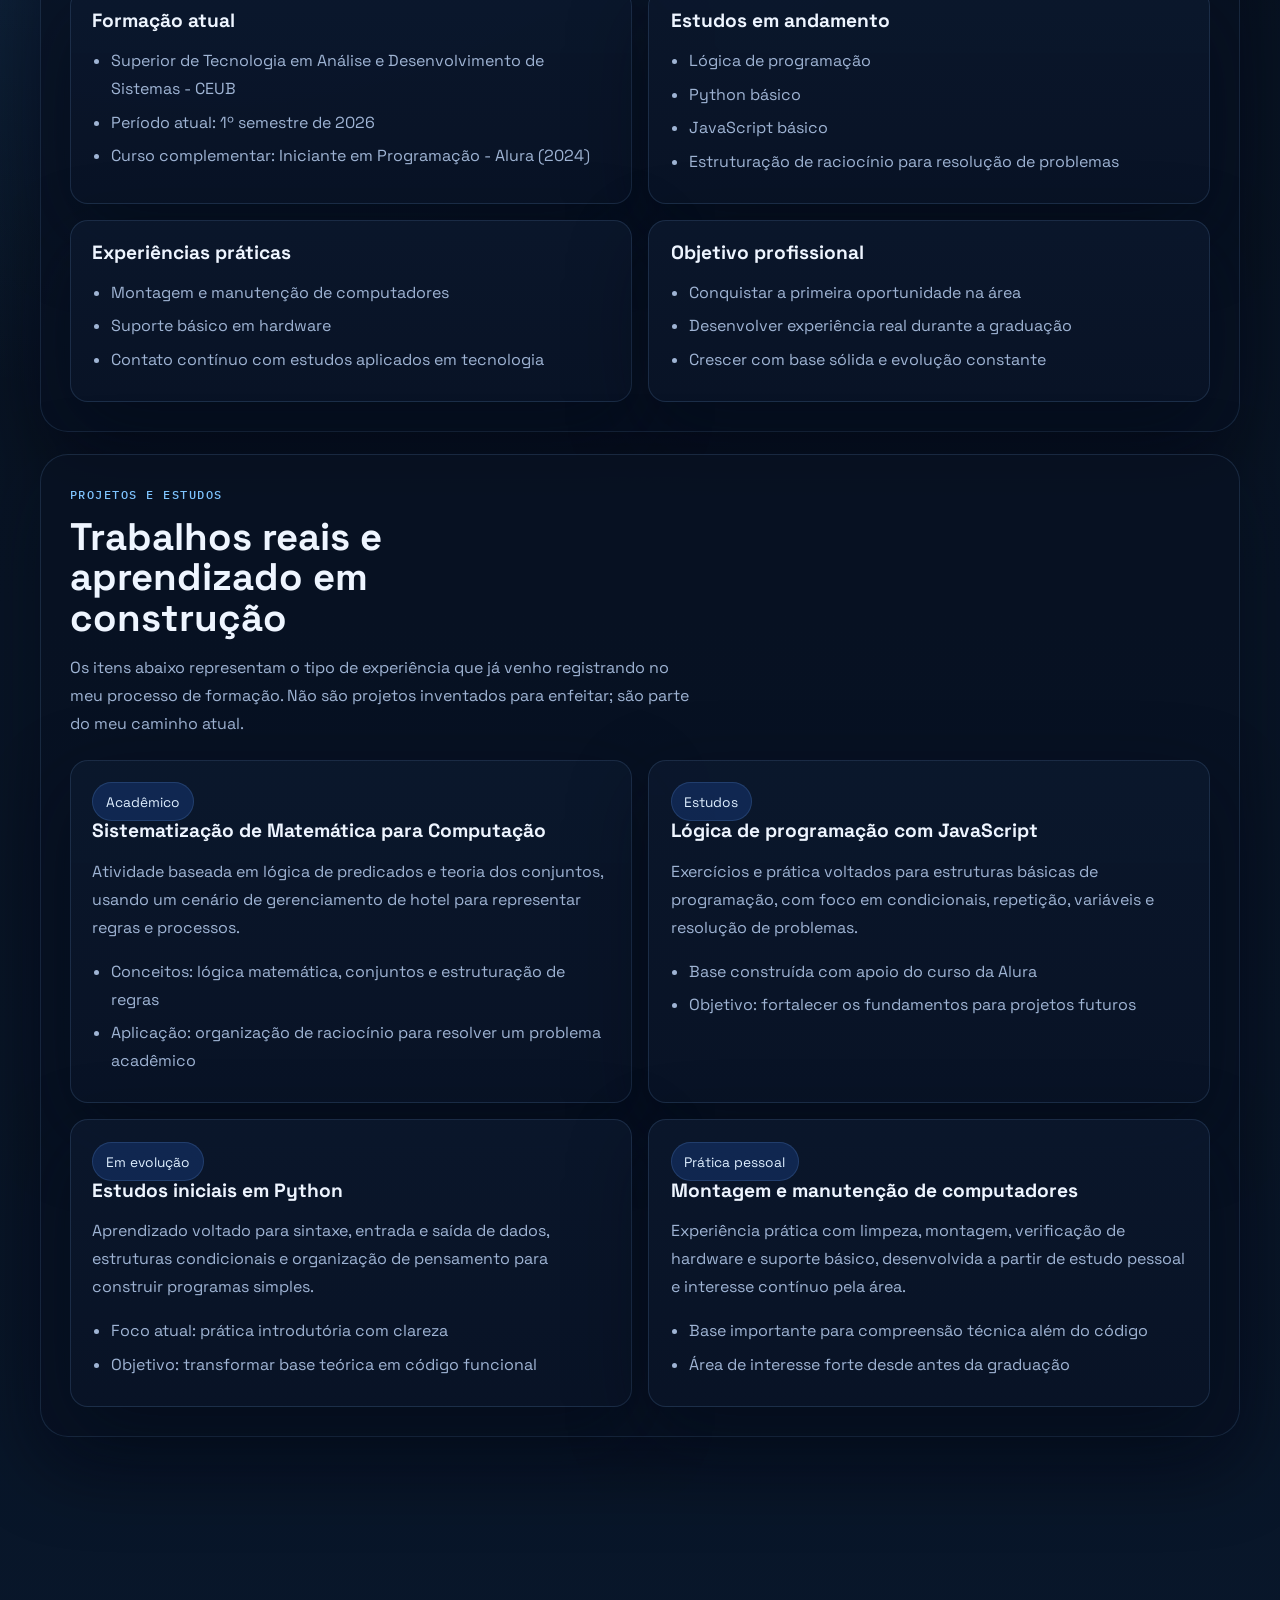
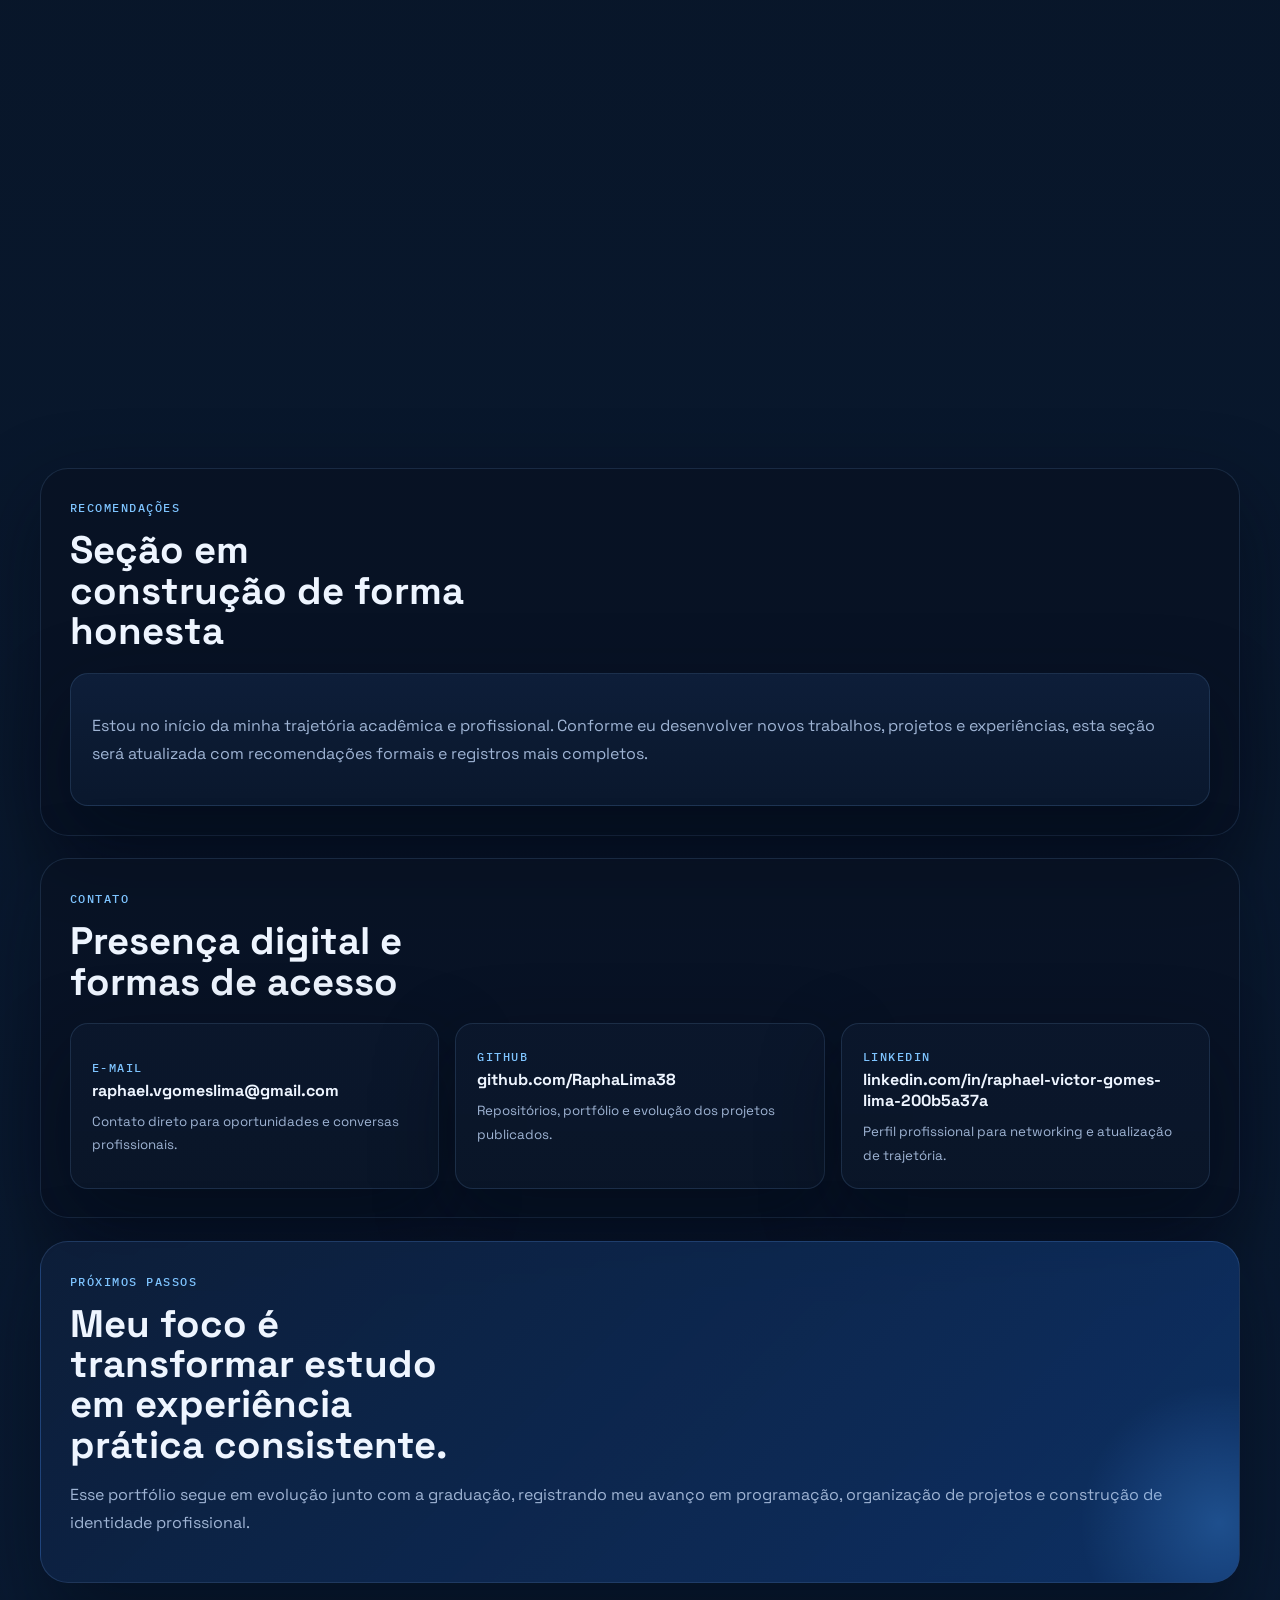
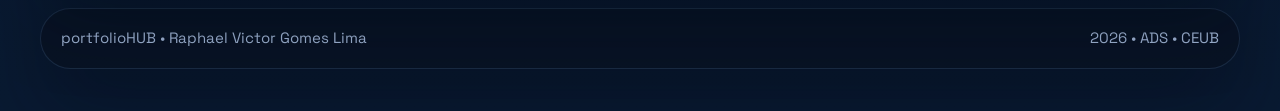
==== commit bfd19675: "Repagina site com visual azul e mais dinamico" ====
--- a/index.html
+++ b/index.html
@@ -7,13 +7,26 @@
   <title>portfolioHUB | Raphael Victor Gomes Lima</title>
   <link rel="preconnect" href="https://fonts.googleapis.com">
   <link rel="preconnect" href="https://fonts.gstatic.com" crossorigin>
-  <link href="https://fonts.googleapis.com/css2?family=Manrope:wght@400;500;700;800&family=Source+Serif+4:wght@600;700&display=swap" rel="stylesheet">
+  <link href="https://fonts.googleapis.com/css2?family=IBM+Plex+Mono:wght@400;500&family=Space+Grotesk:wght@400;500;700&display=swap" rel="stylesheet">
   <link rel="stylesheet" href="style.css">
 </head>
 <body>
+  <div class="site-noise" aria-hidden="true"></div>
+  <div class="site-orb orb-one" aria-hidden="true"></div>
+  <div class="site-orb orb-two" aria-hidden="true"></div>
+
   <div class="page-shell">
     <header class="site-header">
-      <a class="brand" href="#topo">portfolioHUB</a>
+      <a class="brand" href="#topo">
+        <span class="brand-mark">&lt;/&gt;</span>
+        <span class="brand-text">portfolioHUB</span>
+      </a>
+
+      <button class="nav-toggle" type="button" aria-label="Abrir menu" aria-expanded="false">
+        <span></span>
+        <span></span>
+      </button>
+
       <nav class="site-nav" aria-label="Navegação principal">
         <a href="#perfil">Perfil</a>
         <a href="#curriculo">Currículo</a>
@@ -24,95 +37,136 @@
     </header>
 
     <main id="topo">
-      <section class="hero section-block" id="perfil">
-        <div class="hero-copy">
-          <p class="eyebrow">Portfólio profissional digital</p>
+      <section class="hero" id="perfil">
+        <div class="hero-copy" data-reveal="up">
+          <p class="eyebrow">GitHub Pages • ADS • Portfólio digital</p>
           <h1>Raphael Victor Gomes Lima</h1>
           <p class="hero-lead">
-            Estudante de Análise e Desenvolvimento de Sistemas, com interesse em hardware,
-            lógica de programação, Python, JavaScript e construção de uma base sólida para atuar na área de tecnologia.
-          </p>
-
-          <div class="hero-tags" aria-label="Informações rápidas">
-            <span>CEUB - Asa Norte</span>
-            <span>1º semestre de 2026</span>
-            <span>RA 22605360</span>
-            <span>Turno matutino</span>
-          </div>
+            Estudante de Análise e Desenvolvimento de Sistemas, focado em construir base real em
+            programação, lógica, hardware e organização de projetos.
+          </p>
+          <p class="hero-support">
+            Esta versão do site foi remodelada para destacar melhor minha identidade na área de tecnologia,
+            com um visual mais técnico, dinâmico e alinhado com programação.
+          </p>
 
           <div class="hero-actions">
             <button class="button primary copy-email-trigger" type="button" data-email="raphael.vgomeslima@gmail.com" data-default-label="Copiar e-mail" data-success-label="E-mail copiado">
               Copiar e-mail
             </button>
-            <a class="button secondary" href="slides.html">Ver apresentação de habilidades</a>
+            <a class="button ghost" href="slides.html">Abrir slides</a>
           </div>
-        </div>
-
-        <aside class="hero-card">
-          <img src="assets/raphael-perfil.jpg" alt="Foto de perfil de Raphael Victor Gomes Lima">
-          <div class="hero-card-content">
-            <p class="card-label">Perfil pessoal</p>
-            <p>
-              Estou no início da graduação em ADS e busco desenvolver experiência prática
-              em tecnologia, principalmente em programação, suporte e montagem de computadores.
-            </p>
+
+          <div class="hero-tags" aria-label="Resumo rápido">
+            <span>CEUB • Asa Norte</span>
+            <span>1º semestre de 2026</span>
+            <span>RA 22605360</span>
+            <span>Foco em Python e JavaScript</span>
+          </div>
+        </div>
+
+        <aside class="hero-panel" data-reveal="left">
+          <div class="profile-card">
+            <div class="profile-image-wrap">
+              <img src="assets/raphael-perfil.jpg" alt="Foto de perfil de Raphael Victor Gomes Lima">
+            </div>
+            <div class="profile-copy">
+              <p class="card-label">Status atual</p>
+              <h2>Construindo base forte em tecnologia</h2>
+              <p>
+                Meu foco hoje é transformar estudo em prática real, organizando projetos, entendendo lógica,
+                aprendendo programação e amadurecendo minha presença profissional.
+              </p>
+            </div>
+          </div>
+
+          <div class="code-card">
+            <p class="card-label">Snapshot técnico</p>
+            <pre><code>const perfil = {
+  curso: "ADS",
+  foco: ["Python", "JavaScript", "Lógica"],
+  pratica: ["Hardware", "Suporte básico"],
+  objetivo: "Primeira oportunidade na área"
+};</code></pre>
           </div>
         </aside>
       </section>
 
-      <section class="section-block section-grid" id="curriculo">
+      <section class="metrics-grid" data-reveal="up">
+        <article class="metric-card">
+          <span class="metric-label">Momento</span>
+          <strong>Início da graduação</strong>
+          <p>Fase de consolidar fundamentos e construir repertório técnico com consistência.</p>
+        </article>
+        <article class="metric-card">
+          <span class="metric-label">Direção</span>
+          <strong>Programação + organização</strong>
+          <p>Estudo prático voltado para lógica, código e estrutura de projetos.</p>
+        </article>
+        <article class="metric-card">
+          <span class="metric-label">Postura</span>
+          <strong>Evolução contínua</strong>
+          <p>Aprendizado gradual, com foco em sair do básico com uma base bem feita.</p>
+        </article>
+      </section>
+
+      <section class="content-section" id="curriculo" data-reveal="up">
         <div class="section-heading">
           <p class="eyebrow">Currículo resumido</p>
-          <h2>Formação, experiências e objetivo profissional</h2>
-        </div>
-
-        <div class="info-card">
-          <h3>Formação atual</h3>
-          <ul>
-            <li>Superior de Tecnologia em Análise e Desenvolvimento de Sistemas - CEUB</li>
-            <li>Período atual: 1º semestre de 2026</li>
-            <li>Curso complementar: Iniciante em Programação - Alura (2024)</li>
-            <li>Foco atual: lógica de programação, Python básico e JavaScript básico</li>
-          </ul>
-        </div>
-
-        <div class="info-card">
-          <h3>Experiências práticas</h3>
-          <ul>
-            <li>Montagem e manutenção de computadores</li>
-            <li>Suporte básico em hardware</li>
-            <li>Estudos práticos de lógica com JavaScript</li>
-            <li>Estudos iniciais de programação em Python</li>
-          </ul>
-        </div>
-
-        <div class="info-card">
-          <h3>Competências</h3>
-          <ul>
-            <li>Organização e trabalho em equipe</li>
-            <li>Interesse em automação e e-commerce</li>
-            <li>Boa disposição para aprender e evoluir</li>
-            <li>Perfil respeitoso, esforçado e sociável</li>
-          </ul>
-        </div>
-
-        <div class="info-card">
-          <h3>Idiomas e objetivo</h3>
-          <ul>
-            <li>Inglês em andamento, com leitura e escrita básicas</li>
-            <li>Objetivo de conquistar a primeira oportunidade na área de tecnologia</li>
-            <li>Interesse em desenvolver experiência real durante a graduação</li>
-          </ul>
-        </div>
-      </section>
-
-      <section class="section-block" id="projetos">
-        <div class="section-heading">
-          <p class="eyebrow">Projetos acadêmicos e profissionais</p>
-          <h2>Experiências reais, estudos e atividades em desenvolvimento</h2>
+          <h2>Formação, prática e objetivo profissional</h2>
           <p>
-            Os projetos abaixo representam atividades e estudos que fazem parte da minha trajetória atual.
-            Meu objetivo é ampliar esse portfólio com novos trabalhos ao longo da graduação.
+            Este bloco resume minha formação atual, experiências práticas e o tipo de trajetória
+            que estou construindo dentro da área de tecnologia.
+          </p>
+        </div>
+
+        <div class="grid-two">
+          <article class="content-card">
+            <h3>Formação atual</h3>
+            <ul>
+              <li>Superior de Tecnologia em Análise e Desenvolvimento de Sistemas - CEUB</li>
+              <li>Período atual: 1º semestre de 2026</li>
+              <li>Curso complementar: Iniciante em Programação - Alura (2024)</li>
+            </ul>
+          </article>
+
+          <article class="content-card">
+            <h3>Estudos em andamento</h3>
+            <ul>
+              <li>Lógica de programação</li>
+              <li>Python básico</li>
+              <li>JavaScript básico</li>
+              <li>Estruturação de raciocínio para resolução de problemas</li>
+            </ul>
+          </article>
+
+          <article class="content-card">
+            <h3>Experiências práticas</h3>
+            <ul>
+              <li>Montagem e manutenção de computadores</li>
+              <li>Suporte básico em hardware</li>
+              <li>Contato contínuo com estudos aplicados em tecnologia</li>
+            </ul>
+          </article>
+
+          <article class="content-card">
+            <h3>Objetivo profissional</h3>
+            <ul>
+              <li>Conquistar a primeira oportunidade na área</li>
+              <li>Desenvolver experiência real durante a graduação</li>
+              <li>Crescer com base sólida e evolução constante</li>
+            </ul>
+          </article>
+        </div>
+      </section>
+
+      <section class="content-section" id="projetos" data-reveal="up">
+        <div class="section-heading">
+          <p class="eyebrow">Projetos e estudos</p>
+          <h2>Trabalhos reais e aprendizado em construção</h2>
+          <p>
+            Os itens abaixo representam o tipo de experiência que já venho registrando no meu processo
+            de formação. Não são projetos inventados para enfeitar; são parte do meu caminho atual.
           </p>
         </div>
 
@@ -121,12 +175,12 @@
             <span class="status-chip">Acadêmico</span>
             <h3>Sistematização de Matemática para Computação</h3>
             <p>
-              Atividade acadêmica com modelagem lógica de um simulador de gerenciamento de hotel,
-              utilizando lógica de predicados e teoria dos conjuntos.
+              Atividade baseada em lógica de predicados e teoria dos conjuntos, usando um cenário de
+              gerenciamento de hotel para representar regras e processos.
             </p>
             <ul class="project-meta">
-              <li>Conceitos: lógica matemática, conjuntos, organização de regras</li>
-              <li>Aplicação: resolução estruturada de problema acadêmico</li>
+              <li>Conceitos: lógica matemática, conjuntos e estruturação de regras</li>
+              <li>Aplicação: organização de raciocínio para resolver um problema acadêmico</li>
             </ul>
           </article>
 
@@ -134,25 +188,25 @@
             <span class="status-chip">Estudos</span>
             <h3>Lógica de programação com JavaScript</h3>
             <p>
-              Estudos voltados para estruturas básicas de programação, com foco em raciocínio lógico,
-              variáveis, condicionais, repetição e resolução de exercícios.
+              Exercícios e prática voltados para estruturas básicas de programação, com foco em
+              condicionais, repetição, variáveis e resolução de problemas.
             </p>
             <ul class="project-meta">
-              <li>Base construída no curso da Alura</li>
-              <li>Objetivo: fortalecer fundamentos para novos projetos</li>
+              <li>Base construída com apoio do curso da Alura</li>
+              <li>Objetivo: fortalecer os fundamentos para projetos futuros</li>
             </ul>
           </article>
 
           <article class="project-card">
-            <span class="status-chip">Em desenvolvimento</span>
+            <span class="status-chip">Em evolução</span>
             <h3>Estudos iniciais em Python</h3>
             <p>
-              Aprendizado de sintaxe, entrada e saída de dados, estruturas condicionais e organização
-              do pensamento para construção de programas simples.
+              Aprendizado voltado para sintaxe, entrada e saída de dados, estruturas condicionais
+              e organização de pensamento para construir programas simples.
             </p>
             <ul class="project-meta">
-              <li>Foco atual: base lógica e prática introdutória</li>
-              <li>Objetivo: evoluir para projetos mais completos</li>
+              <li>Foco atual: prática introdutória com clareza</li>
+              <li>Objetivo: transformar base teórica em código funcional</li>
             </ul>
           </article>
 
@@ -160,105 +214,118 @@
             <span class="status-chip">Prática pessoal</span>
             <h3>Montagem e manutenção de computadores</h3>
             <p>
-              Experiência prática com montagem, limpeza, identificação de problemas e suporte básico
-              em hardware, desenvolvida por meio de estudo pessoal.
+              Experiência prática com limpeza, montagem, verificação de hardware e suporte básico,
+              desenvolvida a partir de estudo pessoal e interesse contínuo pela área.
             </p>
             <ul class="project-meta">
+              <li>Base importante para compreensão técnica além do código</li>
               <li>Área de interesse forte desde antes da graduação</li>
-              <li>Base importante para atuação em tecnologia</li>
-            </ul>
-          </article>
-        </div>
-      </section>
-
-      <section class="section-block section-grid" id="habilidades">
-        <div class="section-heading">
-          <p class="eyebrow">Habilidades e competências</p>
-          <h2>Conhecimentos técnicos e comportamentais</h2>
-        </div>
-
-        <div class="skill-card">
-          <h3>Conhecimentos técnicos</h3>
-          <ul>
-            <li>Montagem e manutenção de computadores</li>
-            <li>Lógica de programação</li>
-            <li>Python básico</li>
-            <li>JavaScript básico</li>
-            <li>Noções de automação e e-commerce</li>
-          </ul>
-        </div>
-
-        <div class="skill-card">
-          <h3>Competências pessoais</h3>
-          <ul>
-            <li>Organização</li>
-            <li>Trabalho em equipe</li>
-            <li>Vontade de aprender</li>
-            <li>Responsabilidade</li>
-            <li>Boa convivência em grupo</li>
-          </ul>
-        </div>
-
-        <div class="skill-card accent-card">
-          <h3>Apresentação em formato de slides</h3>
+            </ul>
+          </article>
+        </div>
+      </section>
+
+      <section class="content-section" id="habilidades" data-reveal="up">
+        <div class="section-heading">
+          <p class="eyebrow">Habilidades</p>
+          <h2>Conhecimentos técnicos e competências pessoais</h2>
           <p>
-            Criei uma versão visual das minhas habilidades, experiências e objetivos para complementar
-            este portfólio e atender à proposta da atividade.
-          </p>
-          <a class="text-link" href="slides.html">Abrir apresentação de habilidades</a>
-        </div>
-      </section>
-
-      <section class="section-block section-grid" id="recomendacoes">
-        <div class="section-heading">
-          <p class="eyebrow">Recomendações e testemunhos</p>
+            Este é o conjunto de competências que mais representa meu momento atual:
+            fundamentos técnicos, disciplina para aprender e vontade real de evoluir.
+          </p>
+        </div>
+
+        <div class="skills-layout">
+          <article class="content-card">
+            <h3>Conhecimentos técnicos</h3>
+            <div class="chip-group">
+              <span>Lógica de programação</span>
+              <span>Python básico</span>
+              <span>JavaScript básico</span>
+              <span>Hardware</span>
+              <span>Suporte básico</span>
+              <span>Noções de automação</span>
+            </div>
+          </article>
+
+          <article class="content-card">
+            <h3>Competências pessoais</h3>
+            <div class="chip-group">
+              <span>Organização</span>
+              <span>Trabalho em equipe</span>
+              <span>Responsabilidade</span>
+              <span>Boa convivência</span>
+              <span>Vontade de aprender</span>
+              <span>Constância</span>
+            </div>
+          </article>
+
+          <article class="content-card feature-card">
+            <h3>Apresentação visual complementar</h3>
+            <p>
+              Também mantenho uma versão em slides para destacar meus estudos, interesses
+              e objetivos de forma mais visual.
+            </p>
+            <a class="text-link" href="slides.html">Abrir slides de habilidades</a>
+          </article>
+        </div>
+      </section>
+
+      <section class="content-section" id="recomendacoes" data-reveal="up">
+        <div class="section-heading">
+          <p class="eyebrow">Recomendações</p>
           <h2>Seção em construção de forma honesta</h2>
         </div>
 
-        <div class="quote-card full-width">
+        <article class="quote-card">
           <p>
-            Estou no início da minha trajetória acadêmica e profissional. Por isso, ainda estou construindo
-            experiências que possam gerar recomendações formais de professores, supervisores ou colegas.
-            Conforme novos trabalhos e projetos forem desenvolvidos, essa seção será atualizada.
-          </p>
-        </div>
-      </section>
-
-      <section class="section-block section-grid" id="contato">
-        <div class="section-heading">
-          <p class="eyebrow">Contato e presença digital</p>
-          <h2>Links principais</h2>
-        </div>
-
-        <button class="contact-card contact-button copy-email-trigger" type="button" data-email="raphael.vgomeslima@gmail.com" data-default-label="Clique para copiar" data-success-label="E-mail copiado">
-          <span class="contact-label">E-mail</span>
-          <strong>raphael.vgomeslima@gmail.com</strong>
-        </button>
-
-        <a class="contact-card" href="https://github.com/RaphaLima38" target="_blank" rel="noreferrer">
-          <span class="contact-label">GitHub</span>
-          <strong>github.com/RaphaLima38</strong>
-        </a>
-
-        <a class="contact-card" href="https://www.linkedin.com/in/raphael-victor-gomes-lima-200b5a37a/" target="_blank" rel="noreferrer">
-          <span class="contact-label">LinkedIn</span>
-          <strong>linkedin.com/in/raphael-victor-gomes-lima-200b5a37a</strong>
-        </a>
-      </section>
-
-      <section class="section-block growth-block" id="objetivo">
-        <p class="eyebrow">Em desenvolvimento</p>
-        <h2>Este portfólio foi criado para crescer junto com minha graduação</h2>
+            Estou no início da minha trajetória acadêmica e profissional. Conforme eu desenvolver
+            novos trabalhos, projetos e experiências, esta seção será atualizada com recomendações
+            formais e registros mais completos.
+          </p>
+        </article>
+      </section>
+
+      <section class="content-section" id="contato" data-reveal="up">
+        <div class="section-heading">
+          <p class="eyebrow">Contato</p>
+          <h2>Presença digital e formas de acesso</h2>
+        </div>
+
+        <div class="contact-grid">
+          <button class="contact-card contact-button copy-email-trigger" type="button" data-email="raphael.vgomeslima@gmail.com" data-default-label="Clique para copiar" data-success-label="E-mail copiado">
+            <span class="contact-label">E-mail</span>
+            <strong>raphael.vgomeslima@gmail.com</strong>
+            <small>Contato direto para oportunidades e conversas profissionais.</small>
+          </button>
+
+          <a class="contact-card" href="https://github.com/RaphaLima38" target="_blank" rel="noreferrer">
+            <span class="contact-label">GitHub</span>
+            <strong>github.com/RaphaLima38</strong>
+            <small>Repositórios, portfólio e evolução dos projetos publicados.</small>
+          </a>
+
+          <a class="contact-card" href="https://www.linkedin.com/in/raphael-victor-gomes-lima-200b5a37a/" target="_blank" rel="noreferrer">
+            <span class="contact-label">LinkedIn</span>
+            <strong>linkedin.com/in/raphael-victor-gomes-lima-200b5a37a</strong>
+            <small>Perfil profissional para networking e atualização de trajetória.</small>
+          </a>
+        </div>
+      </section>
+
+      <section class="closing-banner" data-reveal="up">
+        <p class="eyebrow">Próximos passos</p>
+        <h2>Meu foco é transformar estudo em experiência prática consistente.</h2>
         <p>
-          Minha intenção é usar este espaço para registrar atividades, estudos, projetos e avanços
-          profissionais ao longo do curso, de forma organizada e acessível.
+          Esse portfólio segue em evolução junto com a graduação, registrando meu avanço
+          em programação, organização de projetos e construção de identidade profissional.
         </p>
       </section>
     </main>
 
     <footer class="site-footer">
-      <p>portfolioHUB - Raphael Victor Gomes Lima</p>
-      <p><span id="current-year"></span> | CEUB - ADS</p>
+      <p>portfolioHUB • Raphael Victor Gomes Lima</p>
+      <p><span id="current-year"></span> • ADS • CEUB</p>
     </footer>
   </div>
 
--- a/style.css
+++ b/style.css
@@ -1,18 +1,21 @@
 :root {
-  --bg: #f3efe7;
-  --bg-soft: #faf7f1;
-  --surface: rgba(255, 252, 246, 0.78);
-  --surface-strong: #fffaf1;
-  --text: #201b17;
-  --muted: #6a625c;
-  --line: rgba(32, 27, 23, 0.12);
-  --accent: #1f5f55;
-  --accent-soft: #d7ebe6;
-  --accent-deep: #123c35;
-  --shadow: 0 24px 60px rgba(36, 27, 17, 0.10);
+  --bg: #07111f;
+  --bg-soft: #0c1930;
+  --panel: rgba(12, 25, 48, 0.84);
+  --panel-strong: rgba(9, 18, 35, 0.94);
+  --panel-alt: rgba(16, 36, 68, 0.86);
+  --text: #eef5ff;
+  --muted: #9fb4d4;
+  --line: rgba(124, 173, 255, 0.18);
+  --accent: #4ba3ff;
+  --accent-strong: #2f76ff;
+  --accent-soft: rgba(75, 163, 255, 0.14);
+  --chip: rgba(48, 117, 255, 0.18);
+  --shadow: 0 28px 80px rgba(0, 8, 20, 0.45);
   --radius-lg: 28px;
   --radius-md: 18px;
-  --max-width: 1180px;
+  --max-width: 1200px;
+  --transition: 220ms ease;
 }
 
 * {
@@ -27,53 +30,100 @@
   margin: 0;
   color: var(--text);
   background:
-    radial-gradient(circle at top left, rgba(31, 95, 85, 0.18), transparent 28%),
-    radial-gradient(circle at top right, rgba(183, 145, 80, 0.14), transparent 24%),
-    linear-gradient(180deg, #f6f1e8 0%, #efe8dd 100%);
-  font-family: "Manrope", "Segoe UI", sans-serif;
-}
-
-body::before {
-  content: "";
+    radial-gradient(circle at 15% 20%, rgba(70, 160, 255, 0.26), transparent 25%),
+    radial-gradient(circle at 80% 12%, rgba(47, 118, 255, 0.2), transparent 22%),
+    linear-gradient(180deg, #06101d 0%, #081425 45%, #091a32 100%);
+  font-family: "Space Grotesk", "Segoe UI", sans-serif;
+  overflow-x: hidden;
+}
+
+.site-noise {
   position: fixed;
   inset: 0;
   background-image:
-    linear-gradient(rgba(32, 27, 23, 0.03) 1px, transparent 1px),
-    linear-gradient(90deg, rgba(32, 27, 23, 0.03) 1px, transparent 1px);
-  background-size: 24px 24px;
-  mask-image: radial-gradient(circle at center, black 30%, transparent 88%);
+    linear-gradient(rgba(255, 255, 255, 0.03) 1px, transparent 1px),
+    linear-gradient(90deg, rgba(255, 255, 255, 0.03) 1px, transparent 1px);
+  background-size: 34px 34px;
+  mask-image: radial-gradient(circle at center, black 45%, transparent 92%);
+  opacity: 0.35;
   pointer-events: none;
 }
 
+.site-orb {
+  position: fixed;
+  border-radius: 50%;
+  filter: blur(22px);
+  opacity: 0.28;
+  pointer-events: none;
+}
+
+.orb-one {
+  top: 120px;
+  left: -80px;
+  width: 280px;
+  height: 280px;
+  background: rgba(73, 159, 255, 0.72);
+  animation: floatOrb 12s ease-in-out infinite;
+}
+
+.orb-two {
+  right: -70px;
+  bottom: 120px;
+  width: 300px;
+  height: 300px;
+  background: rgba(53, 103, 255, 0.62);
+  animation: floatOrb 14s ease-in-out infinite reverse;
+}
+
 .page-shell {
+  position: relative;
+  z-index: 1;
   width: min(calc(100% - 2rem), var(--max-width));
   margin: 0 auto;
-  padding: 1.25rem 0 3rem;
-  position: relative;
-  z-index: 1;
+  padding: 1.2rem 0 3rem;
 }
 
 .site-header,
 .slides-header {
-  display: flex;
-  justify-content: space-between;
-  align-items: center;
-  gap: 1rem;
-  padding: 1rem 1.25rem;
-  margin-top: 0.35rem;
-  backdrop-filter: blur(18px);
-  background: rgba(255, 250, 241, 0.72);
-  border: 1px solid rgba(255, 255, 255, 0.45);
-  border-radius: 999px;
-  box-shadow: var(--shadow);
   position: sticky;
   top: 1rem;
+  z-index: 10;
+  display: flex;
+  align-items: center;
+  justify-content: space-between;
+  gap: 1rem;
+  padding: 0.95rem 1.2rem;
+  border: 1px solid rgba(130, 185, 255, 0.18);
+  border-radius: 999px;
+  background: rgba(8, 18, 34, 0.76);
+  backdrop-filter: blur(18px);
+  box-shadow: var(--shadow);
 }
 
 .brand {
+  display: inline-flex;
+  align-items: center;
+  gap: 0.75rem;
   color: var(--text);
   text-decoration: none;
-  font-weight: 800;
+}
+
+.brand-mark {
+  display: inline-flex;
+  align-items: center;
+  justify-content: center;
+  width: 40px;
+  height: 40px;
+  border-radius: 12px;
+  font-family: "IBM Plex Mono", monospace;
+  font-size: 0.94rem;
+  color: #dff0ff;
+  background: linear-gradient(135deg, rgba(75, 163, 255, 0.32), rgba(47, 118, 255, 0.18));
+  border: 1px solid rgba(145, 194, 255, 0.18);
+}
+
+.brand-text {
+  font-weight: 700;
   letter-spacing: 0.04em;
   text-transform: uppercase;
 }
@@ -81,73 +131,98 @@
 .site-nav {
   display: flex;
   flex-wrap: wrap;
-  gap: 0.9rem;
+  gap: 1rem;
 }
 
 .site-nav a {
   color: var(--muted);
   text-decoration: none;
   font-size: 0.95rem;
-  font-weight: 600;
-}
-
-.site-nav a:hover,
-.text-link:hover,
-.contact-card:hover strong {
-  color: var(--accent);
-}
-
-.section-block {
+  font-weight: 500;
+  transition: color var(--transition), transform var(--transition);
+}
+
+.site-nav a:hover {
+  color: var(--text);
+  transform: translateY(-1px);
+}
+
+.nav-toggle {
+  display: none;
+  width: 46px;
+  height: 46px;
+  border: 1px solid var(--line);
+  border-radius: 14px;
+  background: rgba(17, 33, 61, 0.85);
+  cursor: pointer;
+}
+
+.nav-toggle span {
+  display: block;
+  width: 20px;
+  height: 2px;
+  margin: 6px auto;
+  background: var(--text);
+  transition: transform var(--transition), opacity var(--transition);
+}
+
+.hero {
+  display: grid;
+  grid-template-columns: minmax(0, 1.3fr) minmax(320px, 0.9fr);
+  gap: 1.4rem;
+  align-items: stretch;
   margin-top: 1.6rem;
-  padding: 2rem;
-  border-radius: var(--radius-lg);
-  background: var(--surface);
-  border: 1px solid rgba(255, 255, 255, 0.45);
-  backdrop-filter: blur(14px);
-  box-shadow: var(--shadow);
-}
-
-.hero {
-  display: grid;
-  grid-template-columns: 1.4fr 0.85fr;
-  gap: 1.6rem;
-  align-items: stretch;
-  min-height: 520px;
 }
 
 .hero-copy,
-.hero-card,
-.info-card,
+.hero-panel,
+.metric-card,
+.content-card,
 .project-card,
-.skill-card,
 .contact-card,
 .quote-card,
-.growth-block {
+.closing-banner {
+  background: var(--panel);
+  border: 1px solid rgba(135, 189, 255, 0.16);
+  border-radius: var(--radius-lg);
+  box-shadow: var(--shadow);
+}
+
+.hero-copy {
   position: relative;
   overflow: hidden;
-}
-
-.hero-copy::after,
-.accent-card::after,
-.growth-block::after {
+  padding: 2.2rem;
+}
+
+.hero-copy::before,
+.closing-banner::before,
+.feature-card::before {
   content: "";
   position: absolute;
-  inset: auto -10% -30% auto;
-  width: 220px;
-  height: 220px;
-  background: radial-gradient(circle, rgba(31, 95, 85, 0.18), transparent 68%);
+  inset: auto -10% -24% auto;
+  width: 280px;
+  height: 280px;
+  background: radial-gradient(circle, rgba(75, 163, 255, 0.28), transparent 70%);
   pointer-events: none;
+}
+
+.hero-panel {
+  display: grid;
+  gap: 1rem;
+  padding: 1rem;
 }
 
 .eyebrow,
 .card-label,
 .contact-label,
-.slide-index {
+.slide-index,
+.metric-label {
   margin: 0 0 0.7rem;
-  color: var(--accent);
-  font-size: 0.82rem;
-  font-weight: 800;
-  letter-spacing: 0.16em;
+  color: #7ec4ff;
+  font-family: "IBM Plex Mono", monospace;
+  font-size: 0.78rem;
+  font-weight: 500;
+  letter-spacing: 0.12em;
   text-transform: uppercase;
 }
 
@@ -155,226 +230,305 @@
 h2,
 h3 {
   margin: 0;
-  line-height: 1.08;
-}
-
-h1,
+  line-height: 1.05;
+}
+
+h1 {
+  font-size: clamp(2.8rem, 5vw, 5.2rem);
+  max-width: 10ch;
+}
+
 h2 {
-  font-family: "Source Serif 4", Georgia, serif;
-}
-
-h1 {
-  font-size: clamp(2.5rem, 5vw, 4.8rem);
-  max-width: 12ch;
-}
-
-h2 {
-  font-size: clamp(1.8rem, 3vw, 2.7rem);
+  font-size: clamp(1.8rem, 3vw, 2.8rem);
   max-width: 16ch;
 }
 
 h3 {
-  font-size: 1.15rem;
+  font-size: 1.2rem;
 }
 
 p,
-li {
+li,
+small {
   color: var(--muted);
   line-height: 1.75;
 }
 
-.hero-lead,
-.slide-lead {
+.hero-lead {
+  margin-top: 1.2rem;
+  max-width: 58ch;
+  font-size: 1.06rem;
+}
+
+.hero-support {
+  margin-top: 0.8rem;
   max-width: 56ch;
-  font-size: 1.06rem;
-}
-
-.hero-tags {
-  display: flex;
-  flex-wrap: wrap;
-  gap: 0.75rem;
-  margin-top: 1.35rem;
-}
-
-.hero-tags span,
-.status-chip {
-  display: inline-flex;
-  align-items: center;
-  padding: 0.55rem 0.8rem;
-  border-radius: 999px;
-  background: var(--accent-soft);
-  color: var(--accent-deep);
-  font-size: 0.88rem;
-  font-weight: 700;
 }
 
 .hero-actions {
   display: flex;
   flex-wrap: wrap;
   gap: 0.85rem;
-  margin-top: 1.5rem;
+  margin-top: 1.6rem;
+}
+
+.hero-tags {
+  display: flex;
+  flex-wrap: wrap;
+  gap: 0.7rem;
+  margin-top: 1.45rem;
+}
+
+.hero-tags span,
+.status-chip,
+.chip-group span {
+  display: inline-flex;
+  align-items: center;
+  padding: 0.6rem 0.8rem;
+  border-radius: 999px;
+  background: var(--chip);
+  border: 1px solid rgba(127, 182, 255, 0.16);
+  color: #dfefff;
+  font-size: 0.86rem;
 }
 
 .button,
-.text-link,
-.contact-button {
+.text-link {
   display: inline-flex;
   align-items: center;
   justify-content: center;
   gap: 0.45rem;
   text-decoration: none;
-  transition: transform 160ms ease, background-color 160ms ease, color 160ms ease;
+  font-weight: 700;
+  transition: transform var(--transition), background-color var(--transition), color var(--transition), box-shadow var(--transition);
 }
 
 .button {
-  padding: 0.9rem 1.25rem;
+  min-height: 48px;
+  padding: 0.85rem 1.2rem;
+  border: none;
   border-radius: 999px;
-  font-weight: 800;
+  cursor: pointer;
 }
 
 .button:hover,
-.contact-card:hover {
-  transform: translateY(-2px);
+.contact-card:hover,
+.project-card:hover,
+.content-card:hover,
+.metric-card:hover {
+  transform: translateY(-3px);
 }
 
 .button.primary {
-  background: var(--accent);
-  color: #f7fbfa;
-}
-
-.button.secondary {
-  background: rgba(255, 250, 241, 0.82);
+  color: #06101d;
+  background: linear-gradient(135deg, #67b8ff, #3f82ff);
+  box-shadow: 0 12px 28px rgba(55, 128, 255, 0.28);
+}
+
+.button.ghost {
   color: var(--text);
-  border: 1px solid var(--line);
-}
-
-.hero-card {
-  display: grid;
-  align-content: start;
-  gap: 1rem;
+  background: rgba(17, 33, 61, 0.86);
+  border: 1px solid rgba(128, 182, 255, 0.18);
+}
+
+.profile-card,
+.code-card {
   padding: 1rem;
-  background: linear-gradient(180deg, rgba(255, 250, 241, 0.96), rgba(244, 237, 224, 0.92));
-  border: 1px solid var(--line);
-  border-radius: calc(var(--radius-lg) - 6px);
-}
-
-.hero-card img {
+  border-radius: calc(var(--radius-lg) - 8px);
+  background: var(--panel-strong);
+  border: 1px solid rgba(135, 189, 255, 0.14);
+}
+
+.profile-card {
+  display: grid;
+  gap: 1rem;
+}
+
+.profile-image-wrap {
+  position: relative;
+  overflow: hidden;
+  border-radius: calc(var(--radius-lg) - 10px);
+  border: 1px solid rgba(124, 173, 255, 0.14);
+}
+
+.profile-image-wrap::after {
+  content: "";
+  position: absolute;
+  inset: auto 0 0;
+  height: 38%;
+  background: linear-gradient(180deg, transparent, rgba(4, 13, 25, 0.8));
+}
+
+.profile-card img {
   width: 100%;
-  aspect-ratio: 0.85 / 1;
+  aspect-ratio: 0.92 / 1;
   object-fit: cover;
-  border-radius: calc(var(--radius-lg) - 10px);
   display: block;
 }
 
-.hero-card-content {
-  padding: 0.25rem 0.25rem 0.5rem;
+.profile-copy h2 {
+  margin-top: 0.2rem;
+  max-width: 11ch;
+  font-size: clamp(1.4rem, 2.4vw, 2rem);
+}
+
+.code-card pre {
+  margin: 0;
+  color: #bfe2ff;
+  font-family: "IBM Plex Mono", monospace;
+  font-size: 0.88rem;
+  line-height: 1.7;
+  white-space: pre-wrap;
+}
+
+.metrics-grid {
+  display: grid;
+  grid-template-columns: repeat(3, minmax(0, 1fr));
+  gap: 1rem;
+  margin-top: 1.1rem;
+}
+
+.metric-card,
+.content-card,
+.project-card,
+.quote-card,
+.closing-banner {
+  padding: 1.35rem;
+}
+
+.content-section {
+  margin-top: 1.4rem;
+  padding: 1.8rem;
+  border-radius: var(--radius-lg);
+  background: rgba(9, 18, 35, 0.76);
+  border: 1px solid rgba(135, 189, 255, 0.14);
+  box-shadow: var(--shadow);
 }
 
 .section-heading {
-  margin-bottom: 1.4rem;
+  margin-bottom: 1.35rem;
 }
 
 .section-heading p {
-  max-width: 64ch;
-}
-
-.section-grid {
+  max-width: 62ch;
+}
+
+.grid-two,
+.contact-grid {
   display: grid;
   grid-template-columns: repeat(2, minmax(0, 1fr));
   gap: 1rem;
 }
 
-.section-grid .section-heading,
-.full-width {
-  grid-column: 1 / -1;
-}
-
-.info-card,
-.skill-card,
-.contact-card,
-.quote-card,
-.growth-block {
-  padding: 1.35rem;
+.project-grid {
+  display: grid;
+  grid-template-columns: repeat(2, minmax(0, 1fr));
+  gap: 1rem;
+}
+
+.project-card,
+.content-card,
+.metric-card,
+.quote-card {
+  background: linear-gradient(180deg, rgba(11, 24, 45, 0.92), rgba(9, 20, 39, 0.94));
+  border: 1px solid rgba(135, 189, 255, 0.14);
   border-radius: var(--radius-md);
-  background: var(--surface-strong);
-  border: 1px solid var(--line);
-}
-
-.info-card ul,
-.skill-card ul,
-.slide-card ul,
-.project-meta {
+}
+
+.project-card h3,
+.content-card h3,
+.metric-card strong {
+  color: var(--text);
+}
+
+.project-meta,
+.content-card ul {
   margin: 1rem 0 0;
-  padding-left: 1.2rem;
-}
-
-.project-grid {
-  display: grid;
-  grid-template-columns: repeat(2, minmax(0, 1fr));
-  gap: 1rem;
-}
-
-.project-card {
-  padding: 1.35rem;
-  border-radius: var(--radius-md);
-  background: linear-gradient(180deg, rgba(255, 250, 241, 0.98), rgba(247, 241, 230, 0.88));
-  border: 1px solid var(--line);
-}
-
-.project-card h3,
-.skill-card h3,
-.info-card h3 {
-  margin-top: 0.8rem;
+  padding-left: 1.15rem;
 }
 
 .project-meta li,
-.info-card li,
-.skill-card li,
-.slide-card li {
+.content-card li {
   margin-bottom: 0.35rem;
 }
 
-.accent-card {
-  background: linear-gradient(180deg, rgba(215, 235, 230, 0.9), rgba(247, 241, 230, 0.9));
+.skills-layout {
+  display: grid;
+  grid-template-columns: repeat(3, minmax(0, 1fr));
+  gap: 1rem;
+}
+
+.chip-group {
+  display: flex;
+  flex-wrap: wrap;
+  gap: 0.7rem;
+  margin-top: 1rem;
+}
+
+.feature-card {
+  position: relative;
+  overflow: hidden;
+  background: linear-gradient(180deg, rgba(15, 36, 68, 0.94), rgba(11, 24, 45, 0.96));
 }
 
 .text-link {
-  margin-top: 0.8rem;
-  font-weight: 800;
-  color: var(--accent);
+  margin-top: 1rem;
+  color: #a9d8ff;
+  justify-content: flex-start;
+}
+
+.contact-grid {
+  grid-template-columns: repeat(3, minmax(0, 1fr));
 }
 
 .contact-card {
+  display: block;
   color: inherit;
   text-decoration: none;
+  padding: 1.3rem;
+  border-radius: var(--radius-md);
+  background: linear-gradient(180deg, rgba(11, 24, 45, 0.94), rgba(10, 22, 41, 0.98));
+  border: 1px solid rgba(135, 189, 255, 0.14);
+  box-shadow: var(--shadow);
+  transition: transform var(--transition), border-color var(--transition), box-shadow var(--transition);
+}
+
+.contact-card strong {
+  display: block;
+  margin-top: 0.2rem;
+  color: var(--text);
+  font-size: 1rem;
+}
+
+.contact-card small {
+  display: block;
+  margin-top: 0.55rem;
+}
+
+.contact-card:hover {
+  border-color: rgba(107, 176, 255, 0.32);
 }
 
 .contact-button {
   width: 100%;
   text-align: left;
+  font: inherit;
   cursor: pointer;
 }
 
-.contact-button .contact-label,
-.contact-button strong {
-  width: 100%;
-  text-align: left;
-}
-
-.contact-button {
-  display: block;
-  font: inherit;
-}
-
-.contact-card strong {
-  display: block;
-  margin-top: 0.35rem;
-  color: var(--text);
-  font-size: 1rem;
-}
-
-.growth-block {
-  text-align: left;
+.quote-card {
+  background: linear-gradient(180deg, rgba(14, 31, 58, 0.96), rgba(10, 24, 46, 0.98));
+}
+
+.closing-banner {
+  position: relative;
+  overflow: hidden;
+  margin-top: 1.4rem;
+  padding: 1.8rem;
+  border-radius: var(--radius-lg);
+  background: linear-gradient(135deg, rgba(13, 30, 57, 0.96), rgba(14, 53, 111, 0.82));
+  border: 1px solid rgba(128, 182, 255, 0.16);
+  box-shadow: var(--shadow);
 }
 
 .site-footer {
@@ -382,10 +536,10 @@
   justify-content: space-between;
   gap: 1rem;
   margin-top: 1.6rem;
-  padding: 1.15rem 1.4rem;
+  padding: 1rem 1.25rem;
   border-radius: 999px;
-  background: rgba(255, 250, 241, 0.72);
-  border: 1px solid rgba(255, 255, 255, 0.42);
+  background: rgba(8, 18, 34, 0.76);
+  border: 1px solid rgba(135, 189, 255, 0.14);
   box-shadow: var(--shadow);
 }
 
@@ -399,91 +553,125 @@
 }
 
 .slides-header {
-  width: min(calc(100% - 2rem), 1120px);
+  width: min(calc(100% - 2rem), 1160px);
   margin: 1rem auto 0;
   position: static;
 }
 
 .slides-wrapper {
-  width: min(calc(100% - 2rem), 1120px);
+  width: min(calc(100% - 2rem), 1160px);
   margin: 1.5rem auto 3rem;
   display: grid;
-  gap: 1.25rem;
+  gap: 1.2rem;
 }
 
 .slide-card {
-  padding: 2.2rem;
+  min-height: 68vh;
+  padding: 2rem;
   border-radius: var(--radius-lg);
-  background:
-    linear-gradient(135deg, rgba(255, 250, 241, 0.98), rgba(232, 243, 240, 0.95)),
-    var(--surface-strong);
-  border: 1px solid var(--line);
+  background: linear-gradient(145deg, rgba(8, 18, 34, 0.98), rgba(14, 36, 70, 0.92));
+  border: 1px solid rgba(135, 189, 255, 0.16);
   box-shadow: var(--shadow);
-  min-height: 72vh;
   display: flex;
   flex-direction: column;
   justify-content: center;
 }
 
 .slide-card:nth-child(2n) {
-  background:
-    linear-gradient(135deg, rgba(247, 241, 230, 0.98), rgba(215, 235, 230, 0.9)),
-    var(--surface-strong);
-}
-
-@media (max-width: 920px) {
+  background: linear-gradient(145deg, rgba(12, 30, 58, 0.96), rgba(10, 22, 41, 0.98));
+}
+
+.slide-card h1,
+.slide-card h2 {
+  max-width: 100%;
+}
+
+[data-reveal] {
+  opacity: 0;
+  transform: translateY(28px);
+  transition: opacity 520ms ease, transform 520ms ease;
+}
+
+[data-reveal="left"] {
+  transform: translateX(28px);
+}
+
+[data-reveal].is-visible {
+  opacity: 1;
+  transform: translate(0, 0);
+}
+
+@keyframes floatOrb {
+  0%, 100% { transform: translate3d(0, 0, 0) scale(1); }
+  50% { transform: translate3d(18px, -22px, 0) scale(1.08); }
+}
+
+@media (max-width: 980px) {
+  .hero,
+  .metrics-grid,
+  .grid-two,
+  .project-grid,
+  .skills-layout,
+  .contact-grid {
+    grid-template-columns: 1fr;
+  }
+
   .site-header,
   .slides-header,
   .site-footer {
-    border-radius: 24px;
-  }
-
-  .site-header,
-  .slides-header,
-  .site-footer,
-  .hero,
-  .section-grid,
-  .project-grid {
-    grid-template-columns: 1fr;
-  }
-
-  .site-header,
-  .slides-header {
+    border-radius: 26px;
+  }
+
+  .nav-toggle {
+    display: inline-block;
+  }
+
+  .site-nav {
+    position: absolute;
+    top: calc(100% + 0.7rem);
+    left: 0;
+    right: 0;
+    display: none;
     flex-direction: column;
     align-items: flex-start;
-  }
-
-  .site-nav {
-    width: 100%;
-  }
-
-  .hero {
-    min-height: auto;
-  }
-
-  h1 {
-    max-width: 100%;
-  }
-}
-
-@media (max-width: 640px) {
+    padding: 1rem 1.2rem;
+    border-radius: 24px;
+    background: rgba(8, 18, 34, 0.94);
+    border: 1px solid rgba(135, 189, 255, 0.16);
+    box-shadow: var(--shadow);
+  }
+
+  body.nav-open .site-nav {
+    display: flex;
+  }
+
+  body.nav-open .nav-toggle span:first-child {
+    transform: translateY(8px) rotate(45deg);
+  }
+
+  body.nav-open .nav-toggle span:last-child {
+    transform: translateY(-8px) rotate(-45deg);
+  }
+}
+
+@media (max-width: 720px) {
   .page-shell,
   .slides-wrapper {
     width: min(calc(100% - 1rem), var(--max-width));
   }
 
-  .section-block,
+  .hero-copy,
+  .content-section,
+  .closing-banner,
   .slide-card {
     padding: 1.35rem;
   }
 
-  .hero-tags {
-    gap: 0.55rem;
-  }
-
-  .hero-tags span,
-  .status-chip {
-    font-size: 0.8rem;
+  .hero-panel {
+    padding: 0;
+    background: transparent;
+    border: none;
+    box-shadow: none;
   }
 
   .site-footer {
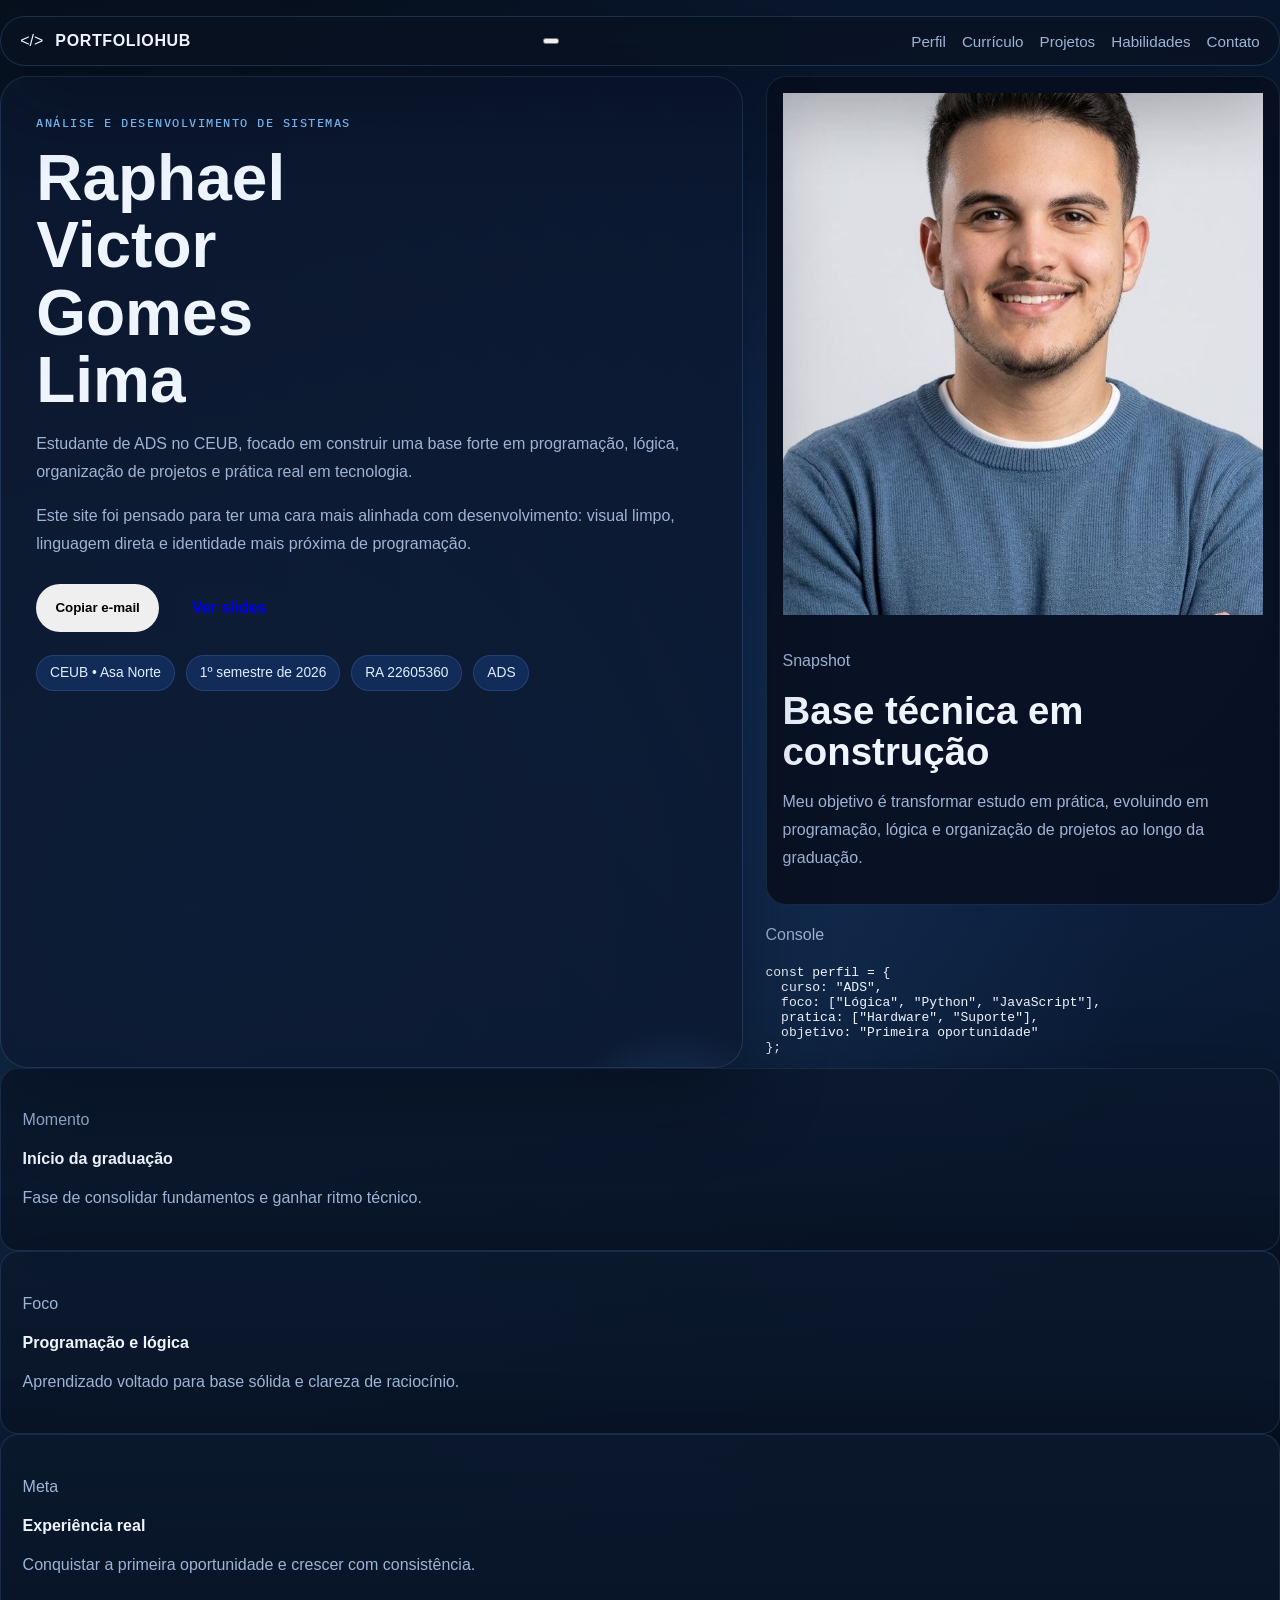
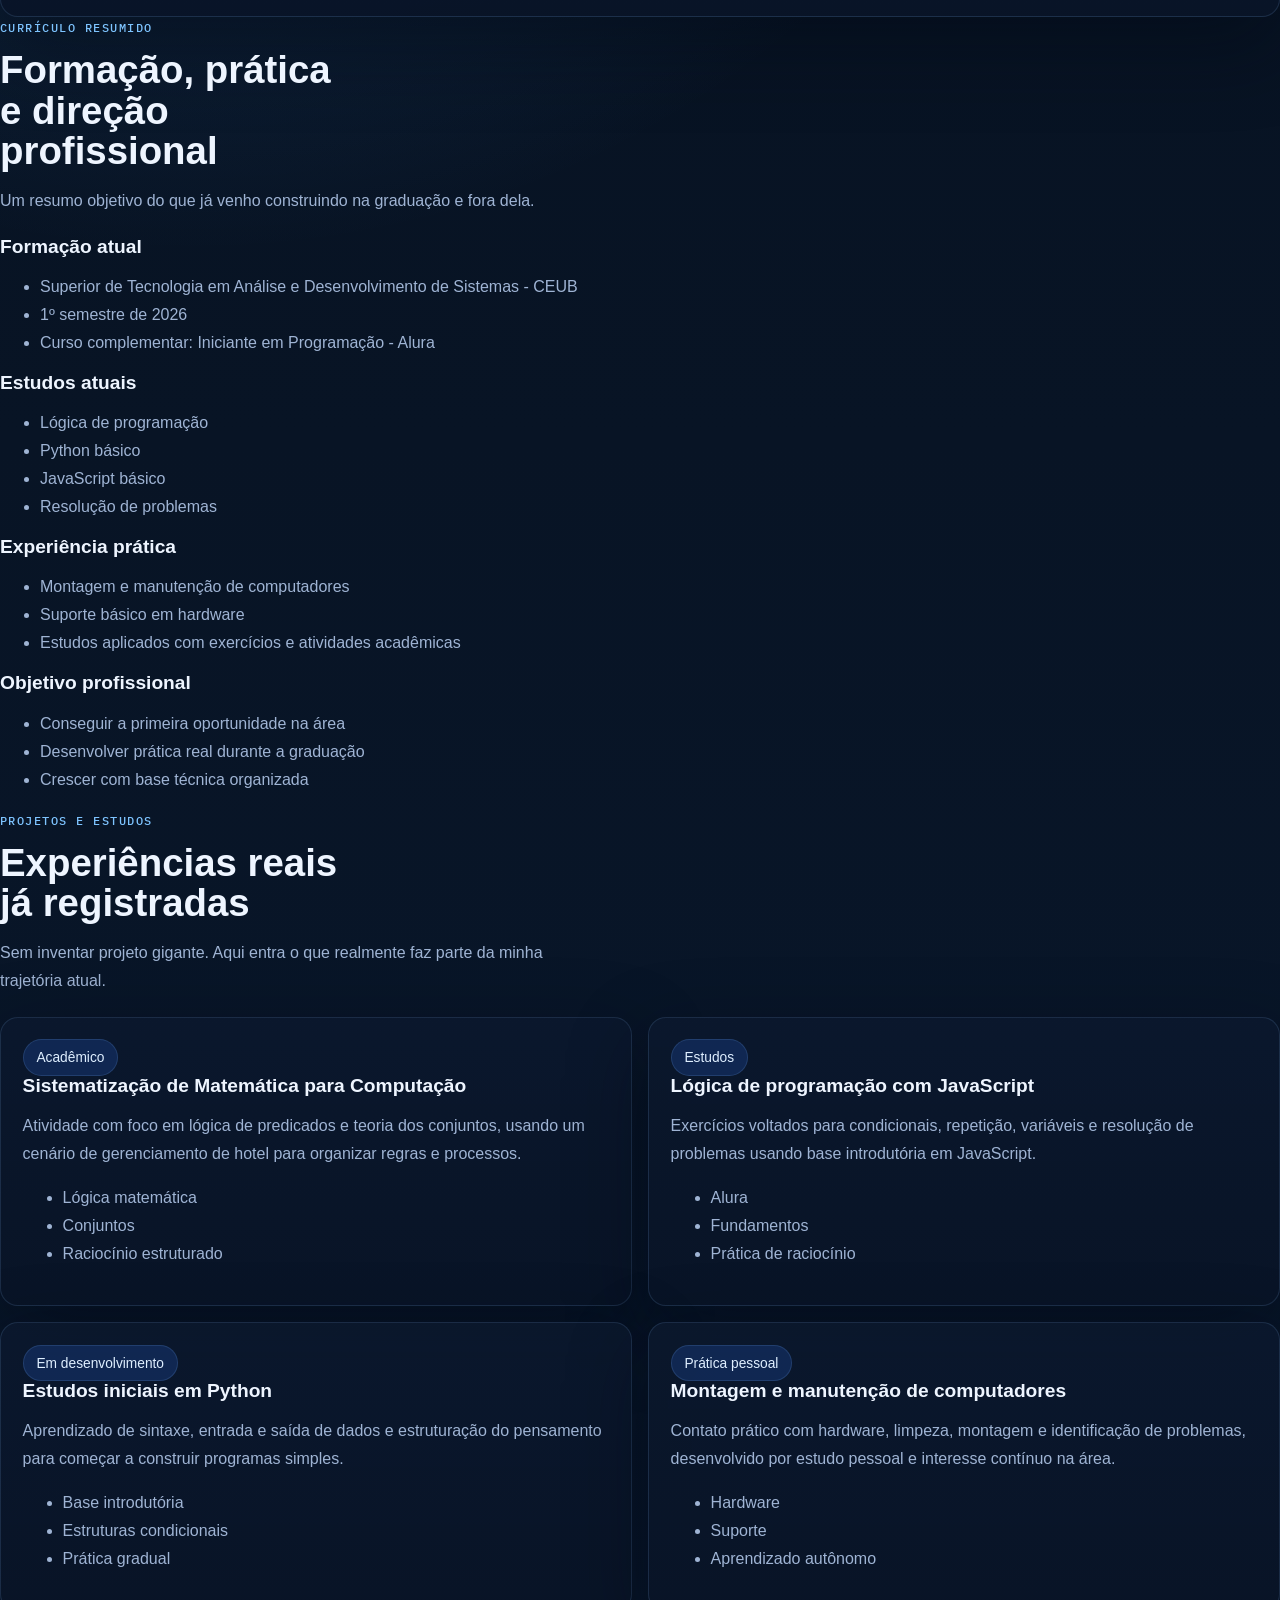
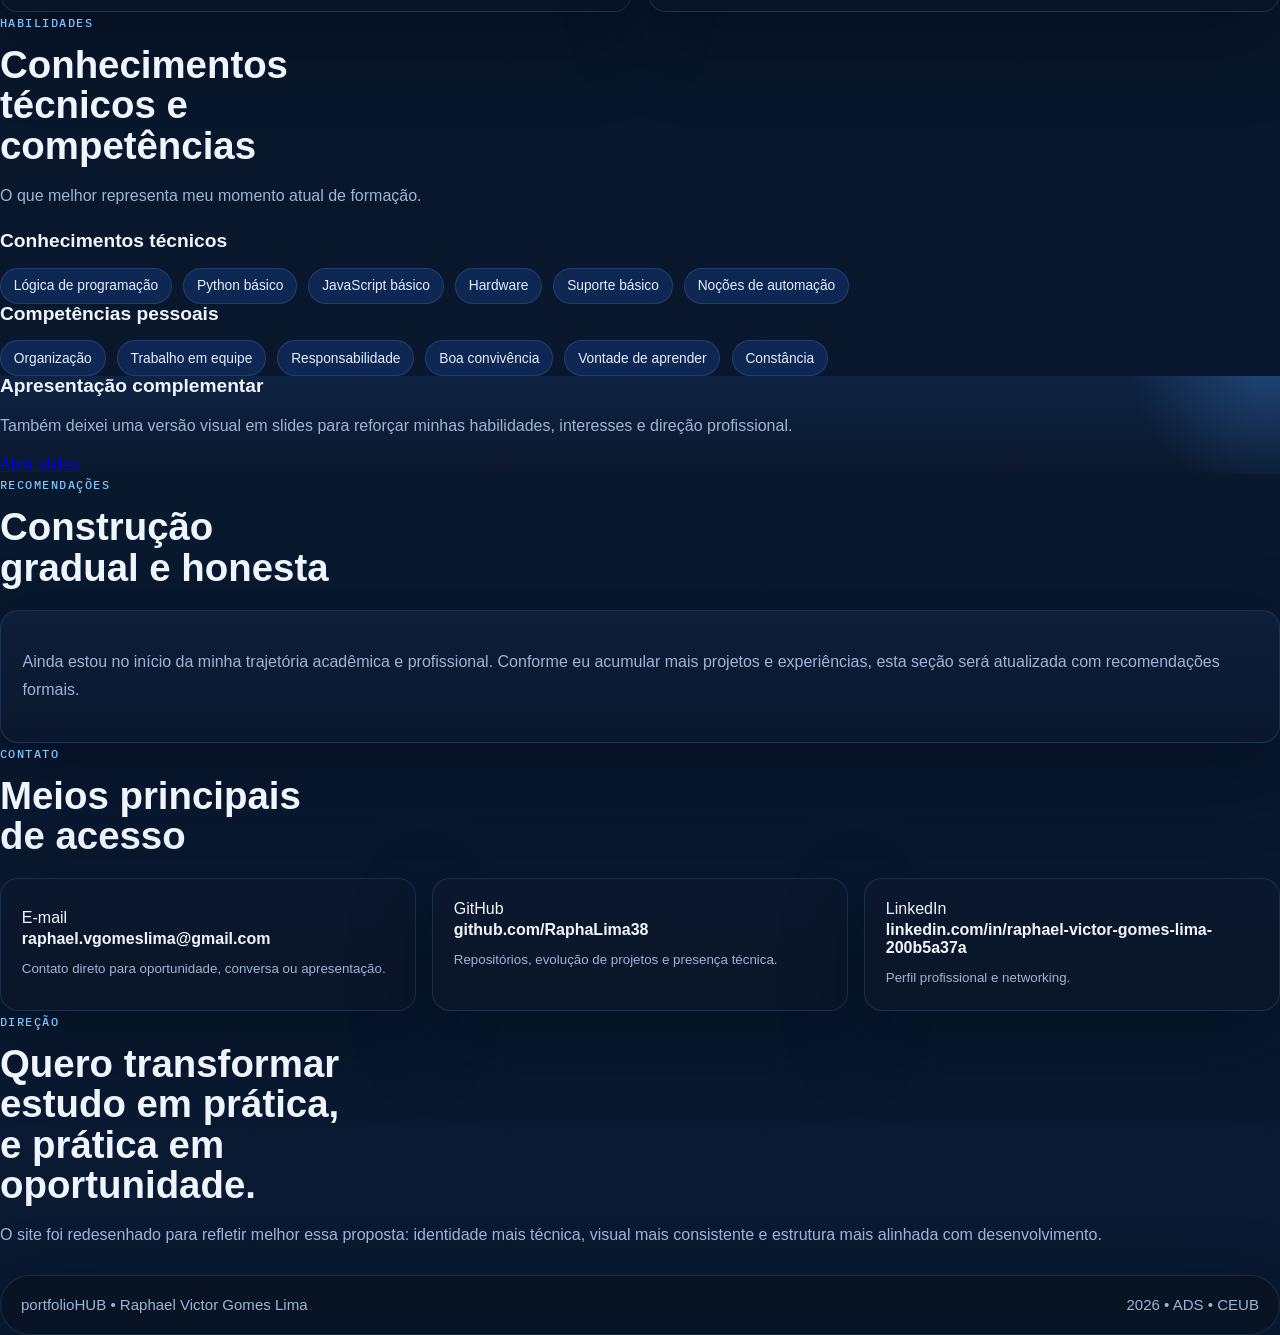
==== commit f6a3615d: "Refaz interface do site com novo layout azul" ====
--- a/index.html
+++ b/index.html
@@ -7,22 +7,22 @@
   <title>portfolioHUB | Raphael Victor Gomes Lima</title>
   <link rel="preconnect" href="https://fonts.googleapis.com">
   <link rel="preconnect" href="https://fonts.gstatic.com" crossorigin>
-  <link href="https://fonts.googleapis.com/css2?family=IBM+Plex+Mono:wght@400;500&family=Space+Grotesk:wght@400;500;700&display=swap" rel="stylesheet">
+  <link href="https://fonts.googleapis.com/css2?family=IBM+Plex+Mono:wght@400;500;700&family=Outfit:wght@400;500;600;700;800&display=swap" rel="stylesheet">
   <link rel="stylesheet" href="style.css">
 </head>
 <body>
-  <div class="site-noise" aria-hidden="true"></div>
-  <div class="site-orb orb-one" aria-hidden="true"></div>
-  <div class="site-orb orb-two" aria-hidden="true"></div>
-
-  <div class="page-shell">
+  <div class="background-grid" aria-hidden="true"></div>
+  <div class="glow glow-left" aria-hidden="true"></div>
+  <div class="glow glow-right" aria-hidden="true"></div>
+
+  <div class="shell">
     <header class="site-header">
       <a class="brand" href="#topo">
-        <span class="brand-mark">&lt;/&gt;</span>
+        <span class="brand-icon">&lt;/&gt;</span>
         <span class="brand-text">portfolioHUB</span>
       </a>
 
-      <button class="nav-toggle" type="button" aria-label="Abrir menu" aria-expanded="false">
+      <button class="menu-toggle" type="button" aria-expanded="false" aria-label="Abrir menu">
         <span></span>
         <span></span>
       </button>
@@ -38,205 +38,206 @@
 
     <main id="topo">
       <section class="hero" id="perfil">
-        <div class="hero-copy" data-reveal="up">
-          <p class="eyebrow">GitHub Pages • ADS • Portfólio digital</p>
+        <div class="hero-copy reveal">
+          <p class="eyebrow">Análise e Desenvolvimento de Sistemas</p>
           <h1>Raphael Victor Gomes Lima</h1>
-          <p class="hero-lead">
-            Estudante de Análise e Desenvolvimento de Sistemas, focado em construir base real em
-            programação, lógica, hardware e organização de projetos.
-          </p>
-          <p class="hero-support">
-            Esta versão do site foi remodelada para destacar melhor minha identidade na área de tecnologia,
-            com um visual mais técnico, dinâmico e alinhado com programação.
+          <p class="hero-text">
+            Estudante de ADS no CEUB, focado em construir uma base forte em programação,
+            lógica, organização de projetos e prática real em tecnologia.
+          </p>
+          <p class="hero-text muted-text">
+            Este site foi pensado para ter uma cara mais alinhada com desenvolvimento:
+            visual limpo, linguagem direta e identidade mais próxima de programação.
           </p>
 
           <div class="hero-actions">
-            <button class="button primary copy-email-trigger" type="button" data-email="raphael.vgomeslima@gmail.com" data-default-label="Copiar e-mail" data-success-label="E-mail copiado">
+            <button class="button button-primary copy-email-trigger" type="button" data-email="raphael.vgomeslima@gmail.com" data-default-label="Copiar e-mail" data-success-label="E-mail copiado">
               Copiar e-mail
             </button>
-            <a class="button ghost" href="slides.html">Abrir slides</a>
+            <a class="button button-secondary" href="slides.html">Ver slides</a>
           </div>
 
-          <div class="hero-tags" aria-label="Resumo rápido">
+          <div class="hero-tags">
             <span>CEUB • Asa Norte</span>
             <span>1º semestre de 2026</span>
             <span>RA 22605360</span>
-            <span>Foco em Python e JavaScript</span>
+            <span>ADS</span>
           </div>
         </div>
 
-        <aside class="hero-panel" data-reveal="left">
-          <div class="profile-card">
-            <div class="profile-image-wrap">
-              <img src="assets/raphael-perfil.jpg" alt="Foto de perfil de Raphael Victor Gomes Lima">
+        <div class="hero-side reveal reveal-delay">
+          <article class="profile-card">
+            <div class="photo-frame">
+              <img src="assets/raphael-perfil.jpg" alt="Foto de Raphael Victor Gomes Lima">
             </div>
-            <div class="profile-copy">
-              <p class="card-label">Status atual</p>
-              <h2>Construindo base forte em tecnologia</h2>
+            <div class="profile-details">
+              <p class="panel-label">Snapshot</p>
+              <h2>Base técnica em construção</h2>
               <p>
-                Meu foco hoje é transformar estudo em prática real, organizando projetos, entendendo lógica,
-                aprendendo programação e amadurecendo minha presença profissional.
+                Meu objetivo é transformar estudo em prática, evoluindo em programação,
+                lógica e organização de projetos ao longo da graduação.
               </p>
             </div>
-          </div>
-
-          <div class="code-card">
-            <p class="card-label">Snapshot técnico</p>
+          </article>
+
+          <article class="terminal-card">
+            <p class="panel-label">Console</p>
             <pre><code>const perfil = {
   curso: "ADS",
-  foco: ["Python", "JavaScript", "Lógica"],
-  pratica: ["Hardware", "Suporte básico"],
-  objetivo: "Primeira oportunidade na área"
+  foco: ["Lógica", "Python", "JavaScript"],
+  pratica: ["Hardware", "Suporte"],
+  objetivo: "Primeira oportunidade"
 };</code></pre>
-          </div>
-        </aside>
-      </section>
-
-      <section class="metrics-grid" data-reveal="up">
+          </article>
+        </div>
+      </section>
+
+      <section class="section metrics reveal">
         <article class="metric-card">
-          <span class="metric-label">Momento</span>
+          <p class="panel-label">Momento</p>
           <strong>Início da graduação</strong>
-          <p>Fase de consolidar fundamentos e construir repertório técnico com consistência.</p>
+          <p>Fase de consolidar fundamentos e ganhar ritmo técnico.</p>
         </article>
         <article class="metric-card">
-          <span class="metric-label">Direção</span>
-          <strong>Programação + organização</strong>
-          <p>Estudo prático voltado para lógica, código e estrutura de projetos.</p>
+          <p class="panel-label">Foco</p>
+          <strong>Programação e lógica</strong>
+          <p>Aprendizado voltado para base sólida e clareza de raciocínio.</p>
         </article>
         <article class="metric-card">
-          <span class="metric-label">Postura</span>
-          <strong>Evolução contínua</strong>
-          <p>Aprendizado gradual, com foco em sair do básico com uma base bem feita.</p>
+          <p class="panel-label">Meta</p>
+          <strong>Experiência real</strong>
+          <p>Conquistar a primeira oportunidade e crescer com consistência.</p>
         </article>
       </section>
 
-      <section class="content-section" id="curriculo" data-reveal="up">
-        <div class="section-heading">
+      <section class="section" id="curriculo">
+        <div class="section-heading reveal">
           <p class="eyebrow">Currículo resumido</p>
-          <h2>Formação, prática e objetivo profissional</h2>
+          <h2>Formação, prática e direção profissional</h2>
           <p>
-            Este bloco resume minha formação atual, experiências práticas e o tipo de trajetória
-            que estou construindo dentro da área de tecnologia.
-          </p>
-        </div>
-
-        <div class="grid-two">
-          <article class="content-card">
+            Um resumo objetivo do que já venho construindo na graduação e fora dela.
+          </p>
+        </div>
+
+        <div class="card-grid">
+          <article class="info-card reveal">
             <h3>Formação atual</h3>
             <ul>
               <li>Superior de Tecnologia em Análise e Desenvolvimento de Sistemas - CEUB</li>
-              <li>Período atual: 1º semestre de 2026</li>
-              <li>Curso complementar: Iniciante em Programação - Alura (2024)</li>
-            </ul>
-          </article>
-
-          <article class="content-card">
-            <h3>Estudos em andamento</h3>
+              <li>1º semestre de 2026</li>
+              <li>Curso complementar: Iniciante em Programação - Alura</li>
+            </ul>
+          </article>
+
+          <article class="info-card reveal">
+            <h3>Estudos atuais</h3>
             <ul>
               <li>Lógica de programação</li>
               <li>Python básico</li>
               <li>JavaScript básico</li>
-              <li>Estruturação de raciocínio para resolução de problemas</li>
-            </ul>
-          </article>
-
-          <article class="content-card">
-            <h3>Experiências práticas</h3>
+              <li>Resolução de problemas</li>
+            </ul>
+          </article>
+
+          <article class="info-card reveal">
+            <h3>Experiência prática</h3>
             <ul>
               <li>Montagem e manutenção de computadores</li>
               <li>Suporte básico em hardware</li>
-              <li>Contato contínuo com estudos aplicados em tecnologia</li>
-            </ul>
-          </article>
-
-          <article class="content-card">
+              <li>Estudos aplicados com exercícios e atividades acadêmicas</li>
+            </ul>
+          </article>
+
+          <article class="info-card reveal">
             <h3>Objetivo profissional</h3>
             <ul>
-              <li>Conquistar a primeira oportunidade na área</li>
-              <li>Desenvolver experiência real durante a graduação</li>
-              <li>Crescer com base sólida e evolução constante</li>
-            </ul>
-          </article>
-        </div>
-      </section>
-
-      <section class="content-section" id="projetos" data-reveal="up">
-        <div class="section-heading">
+              <li>Conseguir a primeira oportunidade na área</li>
+              <li>Desenvolver prática real durante a graduação</li>
+              <li>Crescer com base técnica organizada</li>
+            </ul>
+          </article>
+        </div>
+      </section>
+
+      <section class="section" id="projetos">
+        <div class="section-heading reveal">
           <p class="eyebrow">Projetos e estudos</p>
-          <h2>Trabalhos reais e aprendizado em construção</h2>
+          <h2>Experiências reais já registradas</h2>
           <p>
-            Os itens abaixo representam o tipo de experiência que já venho registrando no meu processo
-            de formação. Não são projetos inventados para enfeitar; são parte do meu caminho atual.
+            Sem inventar projeto gigante. Aqui entra o que realmente faz parte da minha trajetória atual.
           </p>
         </div>
 
         <div class="project-grid">
-          <article class="project-card">
+          <article class="project-card reveal">
             <span class="status-chip">Acadêmico</span>
             <h3>Sistematização de Matemática para Computação</h3>
             <p>
-              Atividade baseada em lógica de predicados e teoria dos conjuntos, usando um cenário de
-              gerenciamento de hotel para representar regras e processos.
-            </p>
-            <ul class="project-meta">
-              <li>Conceitos: lógica matemática, conjuntos e estruturação de regras</li>
-              <li>Aplicação: organização de raciocínio para resolver um problema acadêmico</li>
-            </ul>
-          </article>
-
-          <article class="project-card">
+              Atividade com foco em lógica de predicados e teoria dos conjuntos,
+              usando um cenário de gerenciamento de hotel para organizar regras e processos.
+            </p>
+            <ul>
+              <li>Lógica matemática</li>
+              <li>Conjuntos</li>
+              <li>Raciocínio estruturado</li>
+            </ul>
+          </article>
+
+          <article class="project-card reveal">
             <span class="status-chip">Estudos</span>
             <h3>Lógica de programação com JavaScript</h3>
             <p>
-              Exercícios e prática voltados para estruturas básicas de programação, com foco em
-              condicionais, repetição, variáveis e resolução de problemas.
-            </p>
-            <ul class="project-meta">
-              <li>Base construída com apoio do curso da Alura</li>
-              <li>Objetivo: fortalecer os fundamentos para projetos futuros</li>
-            </ul>
-          </article>
-
-          <article class="project-card">
-            <span class="status-chip">Em evolução</span>
+              Exercícios voltados para condicionais, repetição, variáveis e resolução de problemas
+              usando base introdutória em JavaScript.
+            </p>
+            <ul>
+              <li>Alura</li>
+              <li>Fundamentos</li>
+              <li>Prática de raciocínio</li>
+            </ul>
+          </article>
+
+          <article class="project-card reveal">
+            <span class="status-chip">Em desenvolvimento</span>
             <h3>Estudos iniciais em Python</h3>
             <p>
-              Aprendizado voltado para sintaxe, entrada e saída de dados, estruturas condicionais
-              e organização de pensamento para construir programas simples.
-            </p>
-            <ul class="project-meta">
-              <li>Foco atual: prática introdutória com clareza</li>
-              <li>Objetivo: transformar base teórica em código funcional</li>
-            </ul>
-          </article>
-
-          <article class="project-card">
+              Aprendizado de sintaxe, entrada e saída de dados e estruturação do pensamento
+              para começar a construir programas simples.
+            </p>
+            <ul>
+              <li>Base introdutória</li>
+              <li>Estruturas condicionais</li>
+              <li>Prática gradual</li>
+            </ul>
+          </article>
+
+          <article class="project-card reveal">
             <span class="status-chip">Prática pessoal</span>
             <h3>Montagem e manutenção de computadores</h3>
             <p>
-              Experiência prática com limpeza, montagem, verificação de hardware e suporte básico,
-              desenvolvida a partir de estudo pessoal e interesse contínuo pela área.
-            </p>
-            <ul class="project-meta">
-              <li>Base importante para compreensão técnica além do código</li>
-              <li>Área de interesse forte desde antes da graduação</li>
-            </ul>
-          </article>
-        </div>
-      </section>
-
-      <section class="content-section" id="habilidades" data-reveal="up">
-        <div class="section-heading">
+              Contato prático com hardware, limpeza, montagem e identificação de problemas,
+              desenvolvido por estudo pessoal e interesse contínuo na área.
+            </p>
+            <ul>
+              <li>Hardware</li>
+              <li>Suporte</li>
+              <li>Aprendizado autônomo</li>
+            </ul>
+          </article>
+        </div>
+      </section>
+
+      <section class="section" id="habilidades">
+        <div class="section-heading reveal">
           <p class="eyebrow">Habilidades</p>
-          <h2>Conhecimentos técnicos e competências pessoais</h2>
+          <h2>Conhecimentos técnicos e competências</h2>
           <p>
-            Este é o conjunto de competências que mais representa meu momento atual:
-            fundamentos técnicos, disciplina para aprender e vontade real de evoluir.
-          </p>
-        </div>
-
-        <div class="skills-layout">
-          <article class="content-card">
+            O que melhor representa meu momento atual de formação.
+          </p>
+        </div>
+
+        <div class="skills-grid">
+          <article class="skills-card reveal">
             <h3>Conhecimentos técnicos</h3>
             <div class="chip-group">
               <span>Lógica de programação</span>
@@ -248,7 +249,7 @@
             </div>
           </article>
 
-          <article class="content-card">
+          <article class="skills-card reveal">
             <h3>Competências pessoais</h3>
             <div class="chip-group">
               <span>Organização</span>
@@ -260,65 +261,64 @@
             </div>
           </article>
 
-          <article class="content-card feature-card">
-            <h3>Apresentação visual complementar</h3>
-            <p>
-              Também mantenho uma versão em slides para destacar meus estudos, interesses
-              e objetivos de forma mais visual.
-            </p>
-            <a class="text-link" href="slides.html">Abrir slides de habilidades</a>
-          </article>
-        </div>
-      </section>
-
-      <section class="content-section" id="recomendacoes" data-reveal="up">
-        <div class="section-heading">
+          <article class="skills-card feature-card reveal">
+            <h3>Apresentação complementar</h3>
+            <p>
+              Também deixei uma versão visual em slides para reforçar minhas habilidades,
+              interesses e direção profissional.
+            </p>
+            <a class="inline-link" href="slides.html">Abrir slides</a>
+          </article>
+        </div>
+      </section>
+
+      <section class="section" id="recomendacoes">
+        <div class="section-heading reveal">
           <p class="eyebrow">Recomendações</p>
-          <h2>Seção em construção de forma honesta</h2>
-        </div>
-
-        <article class="quote-card">
+          <h2>Construção gradual e honesta</h2>
+        </div>
+
+        <article class="quote-card reveal">
           <p>
-            Estou no início da minha trajetória acadêmica e profissional. Conforme eu desenvolver
-            novos trabalhos, projetos e experiências, esta seção será atualizada com recomendações
-            formais e registros mais completos.
+            Ainda estou no início da minha trajetória acadêmica e profissional.
+            Conforme eu acumular mais projetos e experiências, esta seção será atualizada com recomendações formais.
           </p>
         </article>
       </section>
 
-      <section class="content-section" id="contato" data-reveal="up">
-        <div class="section-heading">
+      <section class="section" id="contato">
+        <div class="section-heading reveal">
           <p class="eyebrow">Contato</p>
-          <h2>Presença digital e formas de acesso</h2>
+          <h2>Meios principais de acesso</h2>
         </div>
 
         <div class="contact-grid">
-          <button class="contact-card contact-button copy-email-trigger" type="button" data-email="raphael.vgomeslima@gmail.com" data-default-label="Clique para copiar" data-success-label="E-mail copiado">
-            <span class="contact-label">E-mail</span>
+          <button class="contact-card contact-button copy-email-trigger reveal" type="button" data-email="raphael.vgomeslima@gmail.com" data-default-label="Clique para copiar" data-success-label="E-mail copiado">
+            <span class="panel-label">E-mail</span>
             <strong>raphael.vgomeslima@gmail.com</strong>
-            <small>Contato direto para oportunidades e conversas profissionais.</small>
+            <small>Contato direto para oportunidade, conversa ou apresentação.</small>
           </button>
 
-          <a class="contact-card" href="https://github.com/RaphaLima38" target="_blank" rel="noreferrer">
-            <span class="contact-label">GitHub</span>
+          <a class="contact-card reveal" href="https://github.com/RaphaLima38" target="_blank" rel="noreferrer">
+            <span class="panel-label">GitHub</span>
             <strong>github.com/RaphaLima38</strong>
-            <small>Repositórios, portfólio e evolução dos projetos publicados.</small>
+            <small>Repositórios, evolução de projetos e presença técnica.</small>
           </a>
 
-          <a class="contact-card" href="https://www.linkedin.com/in/raphael-victor-gomes-lima-200b5a37a/" target="_blank" rel="noreferrer">
-            <span class="contact-label">LinkedIn</span>
+          <a class="contact-card reveal" href="https://www.linkedin.com/in/raphael-victor-gomes-lima-200b5a37a/" target="_blank" rel="noreferrer">
+            <span class="panel-label">LinkedIn</span>
             <strong>linkedin.com/in/raphael-victor-gomes-lima-200b5a37a</strong>
-            <small>Perfil profissional para networking e atualização de trajetória.</small>
+            <small>Perfil profissional e networking.</small>
           </a>
         </div>
       </section>
 
-      <section class="closing-banner" data-reveal="up">
-        <p class="eyebrow">Próximos passos</p>
-        <h2>Meu foco é transformar estudo em experiência prática consistente.</h2>
+      <section class="closing-panel reveal">
+        <p class="eyebrow">Direção</p>
+        <h2>Quero transformar estudo em prática, e prática em oportunidade.</h2>
         <p>
-          Esse portfólio segue em evolução junto com a graduação, registrando meu avanço
-          em programação, organização de projetos e construção de identidade profissional.
+          O site foi redesenhado para refletir melhor essa proposta: identidade mais técnica,
+          visual mais consistente e estrutura mais alinhada com desenvolvimento.
         </p>
       </section>
     </main>
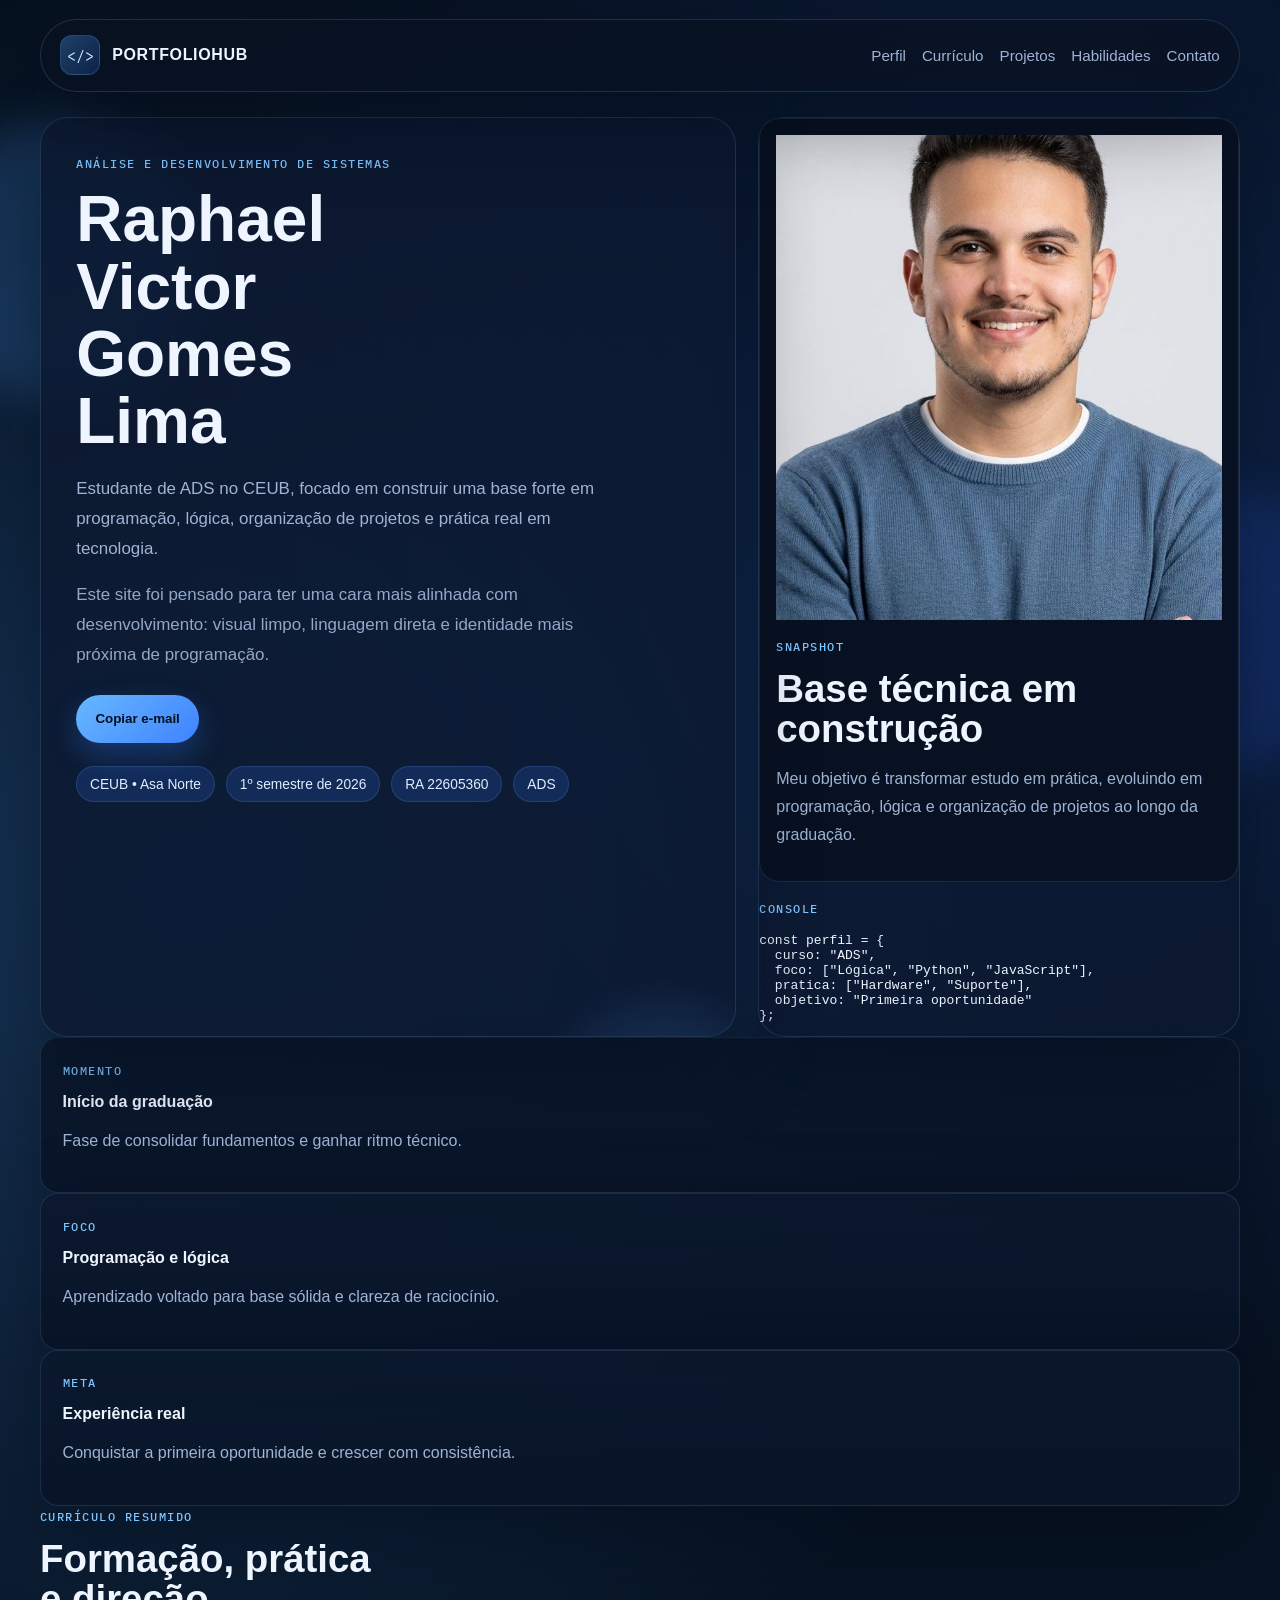
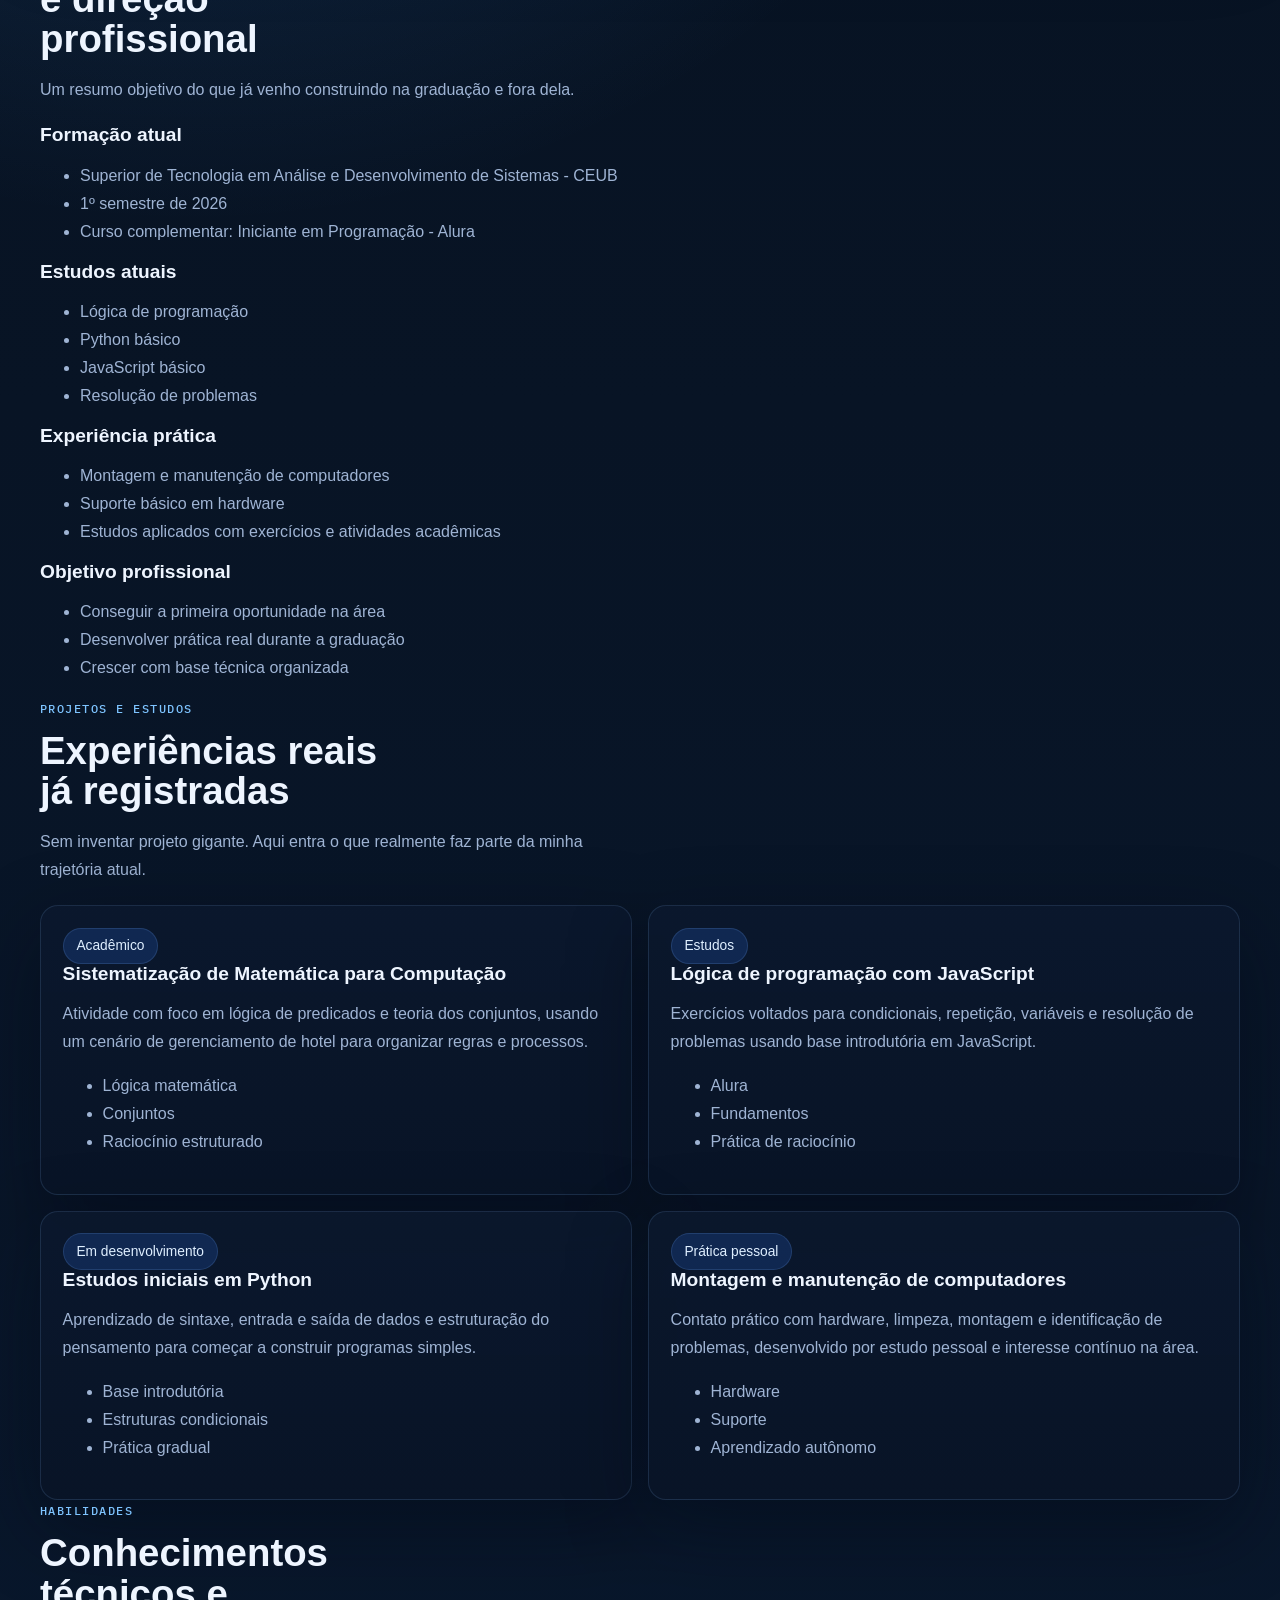
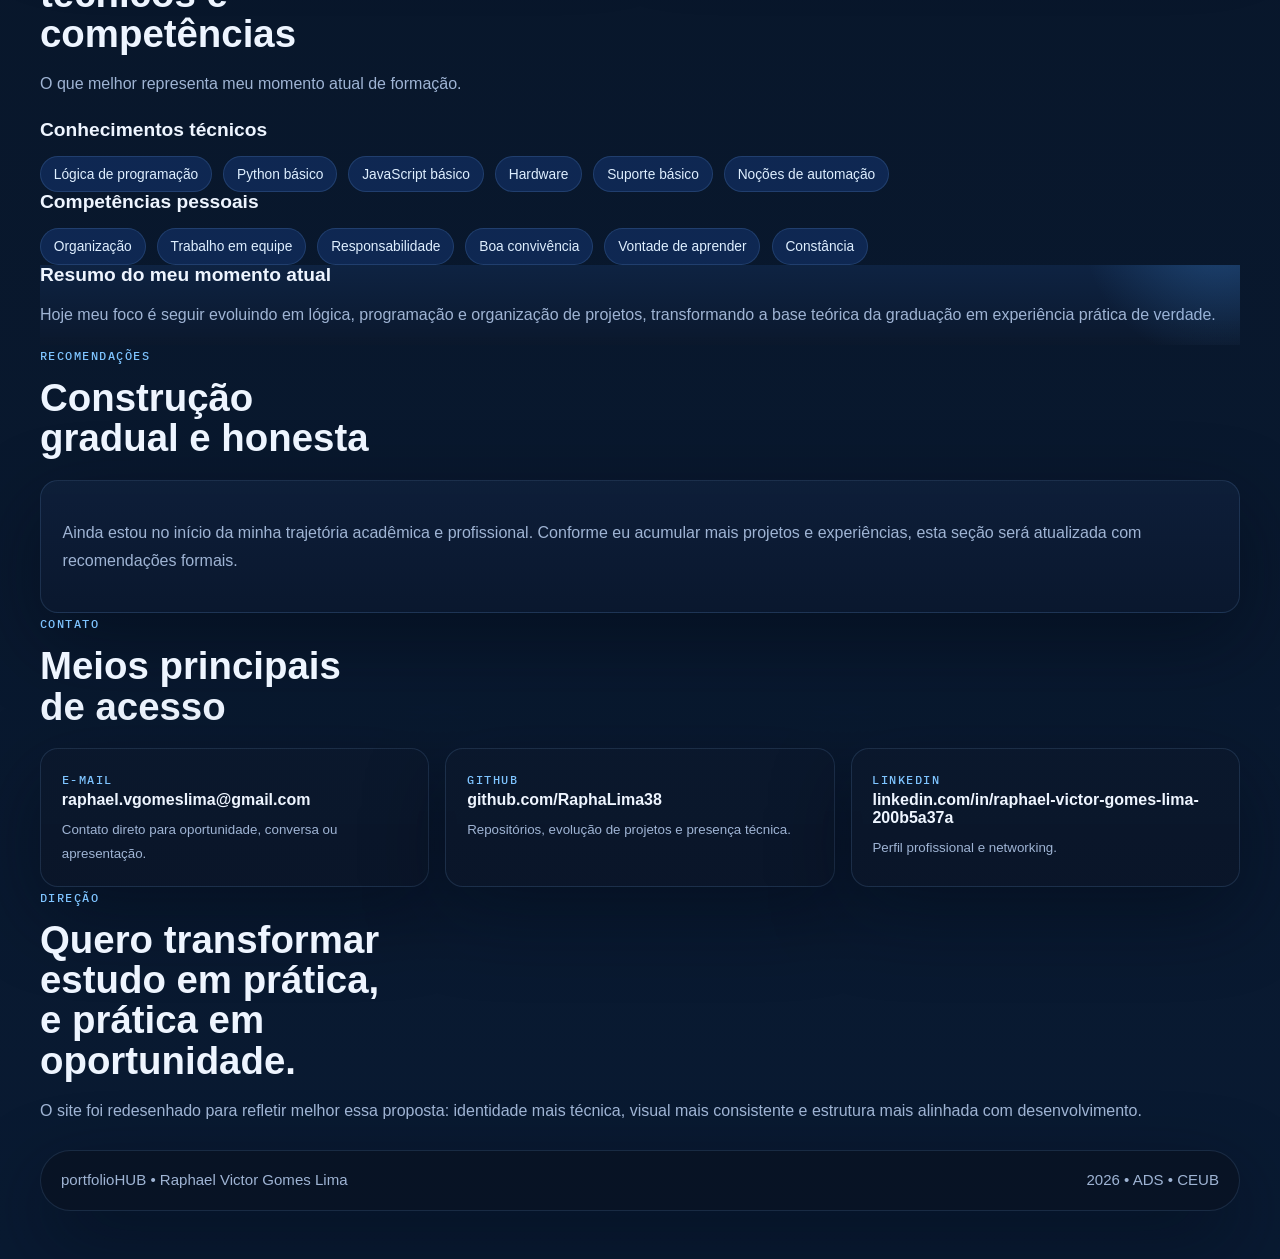
==== commit 228b36f9: "Remove pagina de slides do site" ====
--- a/index.html
+++ b/index.html
@@ -54,7 +54,6 @@
             <button class="button button-primary copy-email-trigger" type="button" data-email="raphael.vgomeslima@gmail.com" data-default-label="Copiar e-mail" data-success-label="E-mail copiado">
               Copiar e-mail
             </button>
-            <a class="button button-secondary" href="slides.html">Ver slides</a>
           </div>
 
           <div class="hero-tags">
@@ -262,12 +261,11 @@
           </article>
 
           <article class="skills-card feature-card reveal">
-            <h3>Apresentação complementar</h3>
-            <p>
-              Também deixei uma versão visual em slides para reforçar minhas habilidades,
-              interesses e direção profissional.
-            </p>
-            <a class="inline-link" href="slides.html">Abrir slides</a>
+            <h3>Resumo do meu momento atual</h3>
+            <p>
+              Hoje meu foco é seguir evoluindo em lógica, programação e organização de projetos,
+              transformando a base teórica da graduação em experiência prática de verdade.
+            </p>
           </article>
         </div>
       </section>
--- a/style.css
+++ b/style.css
@@ -37,7 +37,7 @@
   overflow-x: hidden;
 }
 
-.site-noise {
+.background-grid {
   position: fixed;
   inset: 0;
   background-image:
@@ -49,7 +49,7 @@
   pointer-events: none;
 }
 
-.site-orb {
+.glow {
   position: fixed;
   border-radius: 50%;
   filter: blur(22px);
@@ -57,7 +57,7 @@
   pointer-events: none;
 }
 
-.orb-one {
+.glow-left {
   top: 120px;
   left: -80px;
   width: 280px;
@@ -66,7 +66,7 @@
   animation: floatOrb 12s ease-in-out infinite;
 }
 
-.orb-two {
+.glow-right {
   right: -70px;
   bottom: 120px;
   width: 300px;
@@ -75,7 +75,7 @@
   animation: floatOrb 14s ease-in-out infinite reverse;
 }
 
-.page-shell {
+.shell {
   position: relative;
   z-index: 1;
   width: min(calc(100% - 2rem), var(--max-width));
@@ -108,7 +108,7 @@
   text-decoration: none;
 }
 
-.brand-mark {
+.brand-icon {
   display: inline-flex;
   align-items: center;
   justify-content: center;
@@ -147,7 +147,7 @@
   transform: translateY(-1px);
 }
 
-.nav-toggle {
+.menu-toggle {
   display: none;
   width: 46px;
   height: 46px;
@@ -157,7 +157,7 @@
   cursor: pointer;
 }
 
-.nav-toggle span {
+.menu-toggle span {
   display: block;
   width: 20px;
   height: 2px;
@@ -175,7 +175,7 @@
 }
 
 .hero-copy,
-.hero-panel,
+.hero-side,
 .metric-card,
 .content-card,
 .project-card,
@@ -206,17 +206,17 @@
   pointer-events: none;
 }
 
-.hero-panel {
-  display: grid;
-  gap: 1rem;
-  padding: 1rem;
+.hero-side {
+  display: grid;
+  gap: 1rem;
 }
 
 .eyebrow,
 .card-label,
 .contact-label,
 .slide-index,
-.metric-label {
+.metric-label,
+.panel-label {
   margin: 0 0 0.7rem;
   color: #7ec4ff;
   font-family: "IBM Plex Mono", monospace;
@@ -254,15 +254,16 @@
   line-height: 1.75;
 }
 
-.hero-lead {
+.hero-text {
   margin-top: 1.2rem;
   max-width: 58ch;
   font-size: 1.06rem;
 }
 
-.hero-support {
+.muted-text {
   margin-top: 0.8rem;
   max-width: 56ch;
+  opacity: 0.92;
 }
 
 .hero-actions {
@@ -319,13 +320,13 @@
   transform: translateY(-3px);
 }
 
-.button.primary {
+.button-primary {
   color: #06101d;
   background: linear-gradient(135deg, #67b8ff, #3f82ff);
   box-shadow: 0 12px 28px rgba(55, 128, 255, 0.28);
 }
 
-.button.ghost {
+.button-secondary {
   color: var(--text);
   background: rgba(17, 33, 61, 0.86);
   border: 1px solid rgba(128, 182, 255, 0.18);
@@ -622,7 +623,7 @@
     border-radius: 26px;
   }
 
-  .nav-toggle {
+  .menu-toggle {
     display: inline-block;
   }
 
@@ -645,17 +646,17 @@
     display: flex;
   }
 
-  body.nav-open .nav-toggle span:first-child {
+  body.nav-open .menu-toggle span:first-child {
     transform: translateY(8px) rotate(45deg);
   }
 
-  body.nav-open .nav-toggle span:last-child {
+  body.nav-open .menu-toggle span:last-child {
     transform: translateY(-8px) rotate(-45deg);
   }
 }
 
 @media (max-width: 720px) {
-  .page-shell,
+  .shell,
   .slides-wrapper {
     width: min(calc(100% - 1rem), var(--max-width));
   }
@@ -667,7 +668,7 @@
     padding: 1.35rem;
   }
 
-  .hero-panel {
+  .hero-side {
     padding: 0;
     background: transparent;
     border: none;
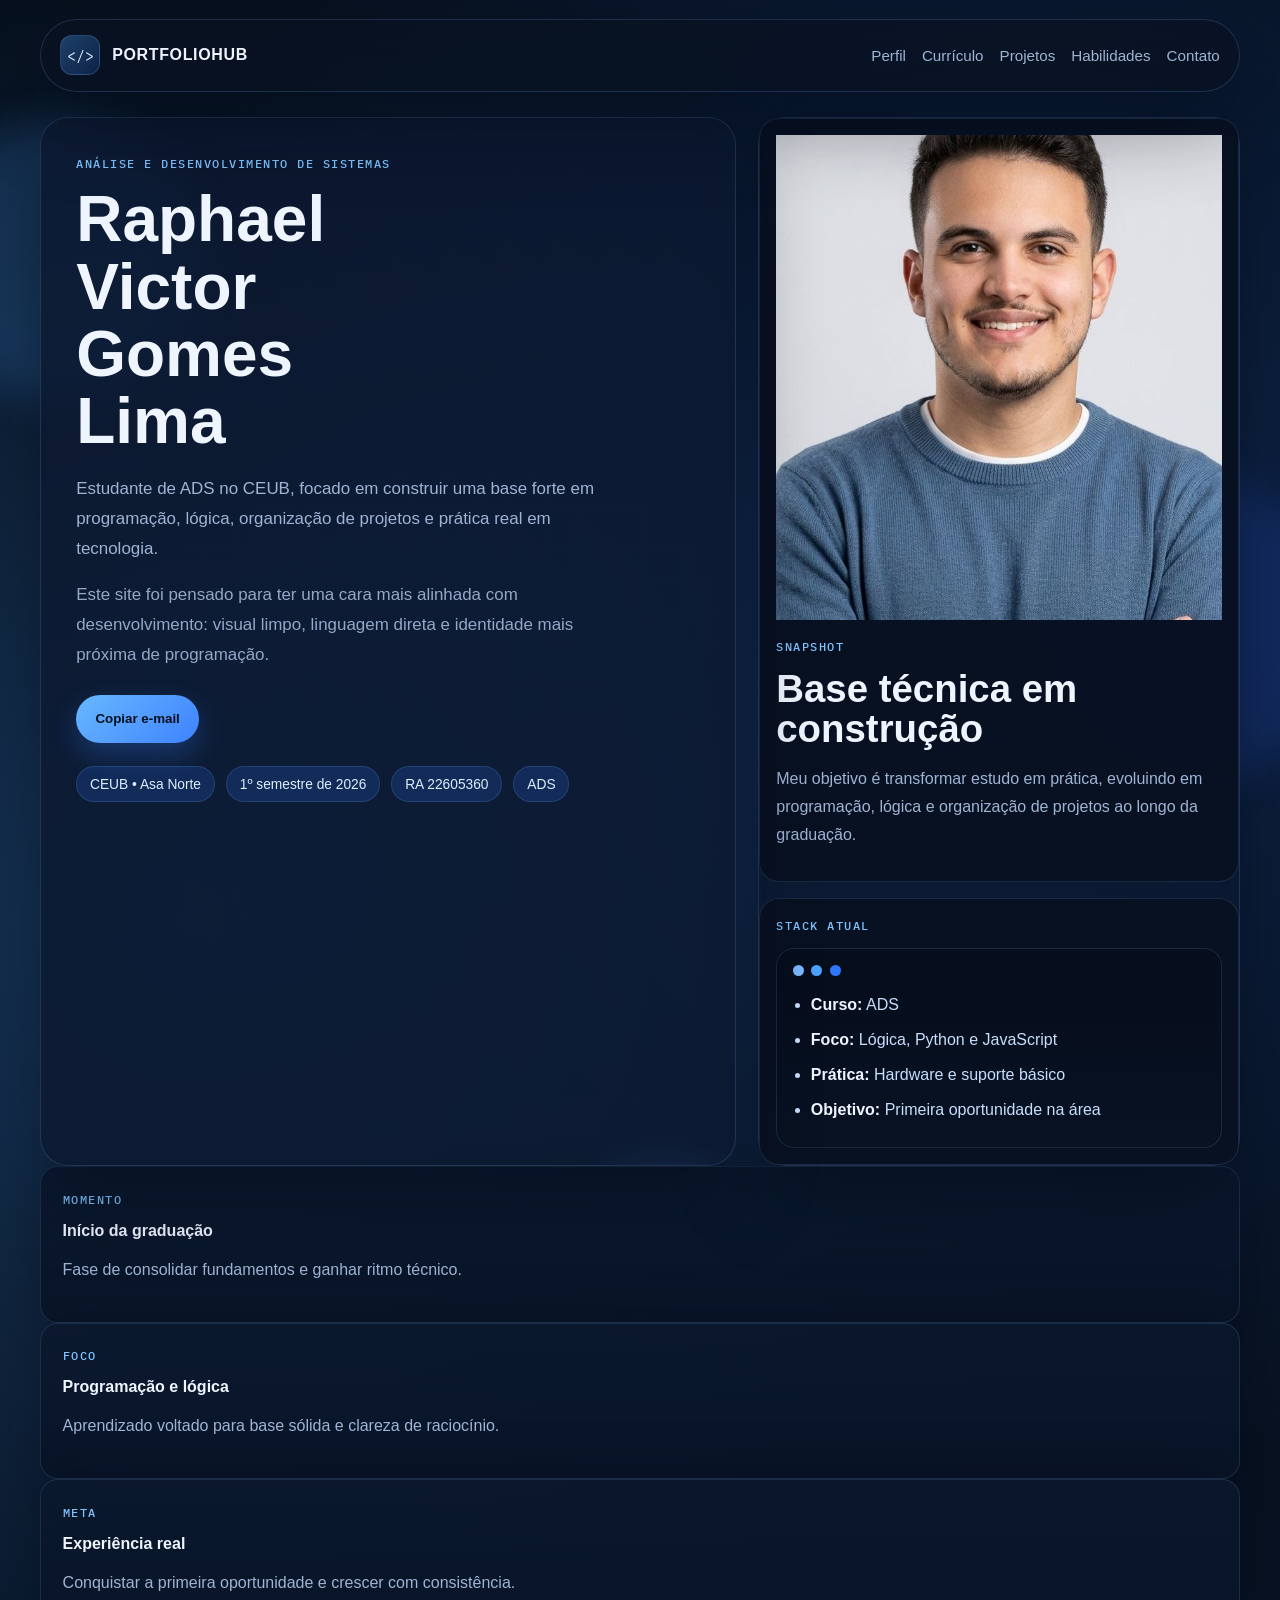
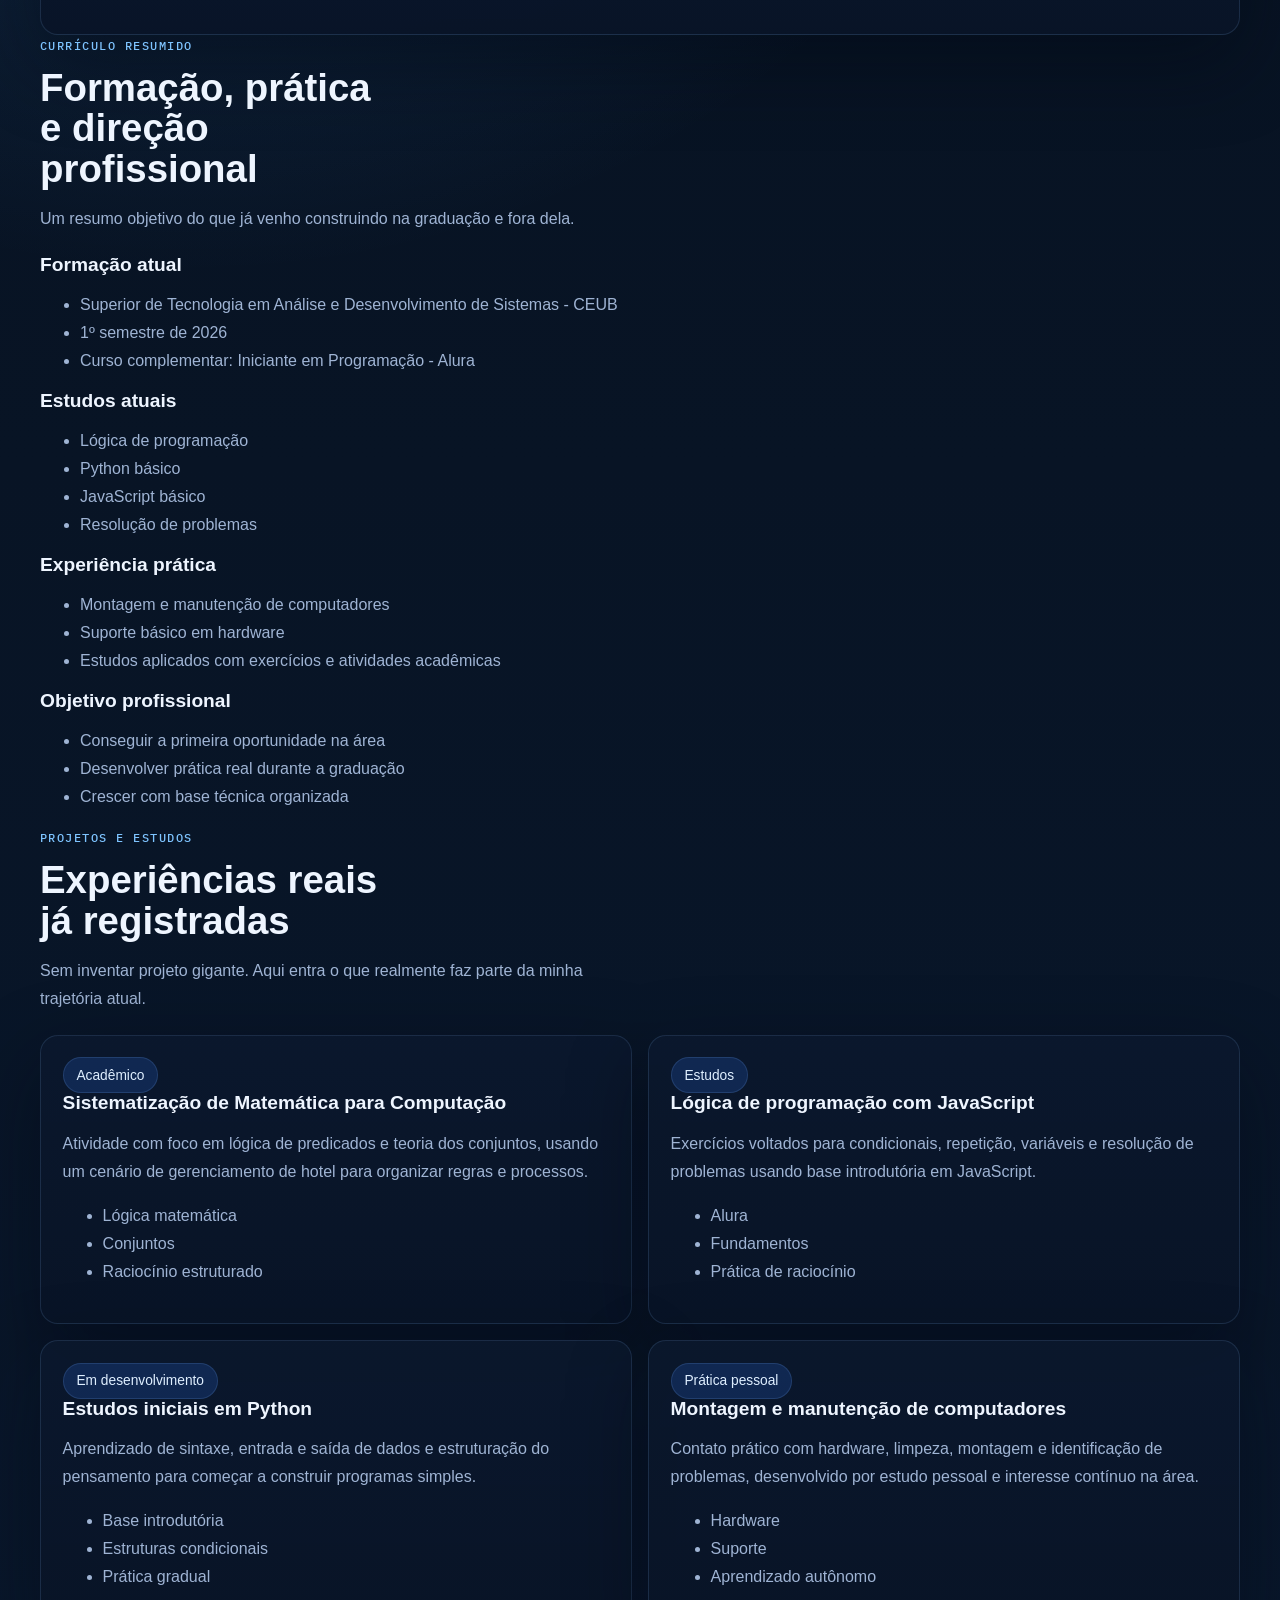
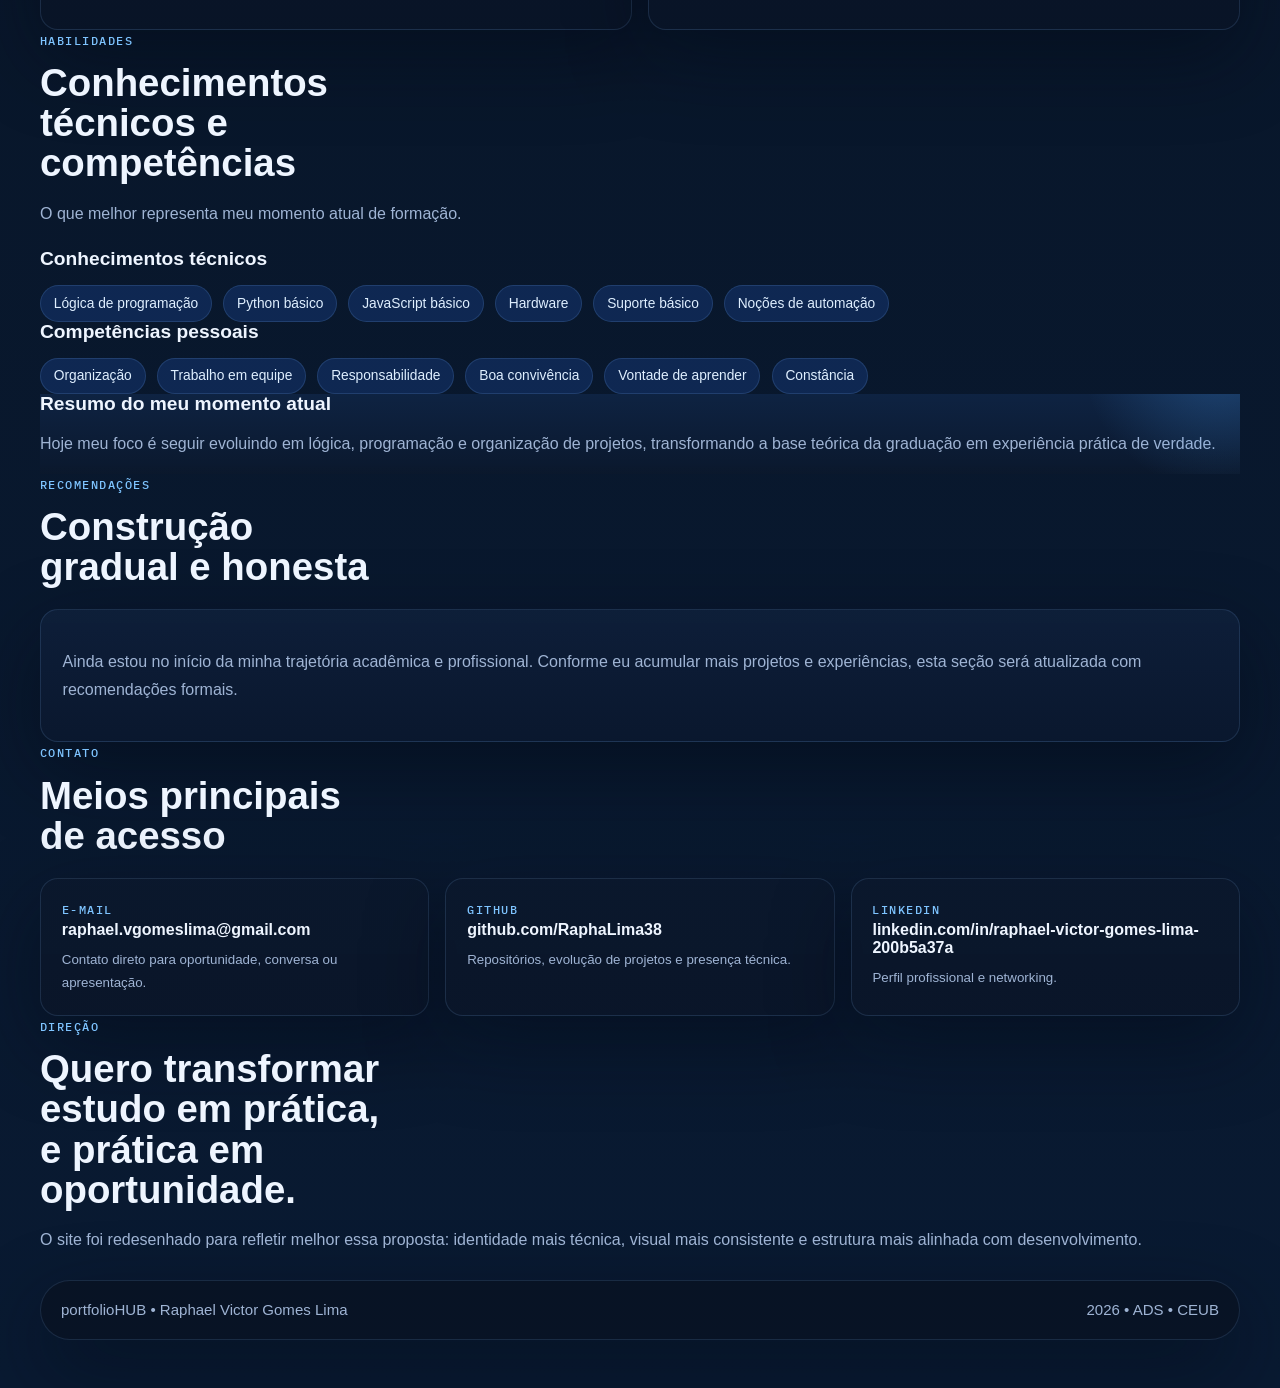
==== commit 33547e47: "Refina card tecnico da home" ====
--- a/index.html
+++ b/index.html
@@ -80,13 +80,20 @@
           </article>
 
           <article class="terminal-card">
-            <p class="panel-label">Console</p>
-            <pre><code>const perfil = {
-  curso: "ADS",
-  foco: ["Lógica", "Python", "JavaScript"],
-  pratica: ["Hardware", "Suporte"],
-  objetivo: "Primeira oportunidade"
-};</code></pre>
+            <p class="panel-label">Stack atual</p>
+            <div class="mini-terminal">
+              <div class="terminal-dots" aria-hidden="true">
+                <span></span>
+                <span></span>
+                <span></span>
+              </div>
+              <ul class="terminal-list">
+                <li><strong>Curso:</strong> ADS</li>
+                <li><strong>Foco:</strong> Lógica, Python e JavaScript</li>
+                <li><strong>Prática:</strong> Hardware e suporte básico</li>
+                <li><strong>Objetivo:</strong> Primeira oportunidade na área</li>
+              </ul>
+            </div>
           </article>
         </div>
       </section>
--- a/style.css
+++ b/style.css
@@ -373,13 +373,59 @@
   font-size: clamp(1.4rem, 2.4vw, 2rem);
 }
 
-.code-card pre {
+.terminal-card {
+  padding: 1rem;
+  border-radius: calc(var(--radius-lg) - 8px);
+  background: var(--panel-strong);
+  border: 1px solid rgba(135, 189, 255, 0.14);
+}
+
+.mini-terminal {
+  margin-top: 0.5rem;
+  padding: 1rem;
+  border-radius: 18px;
+  background: linear-gradient(180deg, rgba(6, 14, 28, 0.94), rgba(8, 18, 34, 0.98));
+  border: 1px solid rgba(135, 189, 255, 0.14);
+}
+
+.terminal-dots {
+  display: flex;
+  gap: 0.45rem;
+  margin-bottom: 0.9rem;
+}
+
+.terminal-dots span {
+  display: inline-block;
+  width: 11px;
+  height: 11px;
+  border-radius: 50%;
+  background: rgba(135, 189, 255, 0.36);
+}
+
+.terminal-dots span:nth-child(1) {
+  background: #79b7ff;
+}
+
+.terminal-dots span:nth-child(2) {
+  background: #4ba3ff;
+}
+
+.terminal-dots span:nth-child(3) {
+  background: #2f76ff;
+}
+
+.terminal-list {
   margin: 0;
-  color: #bfe2ff;
-  font-family: "IBM Plex Mono", monospace;
-  font-size: 0.88rem;
-  line-height: 1.7;
-  white-space: pre-wrap;
+  padding-left: 1.1rem;
+}
+
+.terminal-list li {
+  margin-bottom: 0.45rem;
+  color: #c7defc;
+}
+
+.terminal-list strong {
+  color: var(--text);
 }
 
 .metrics-grid {
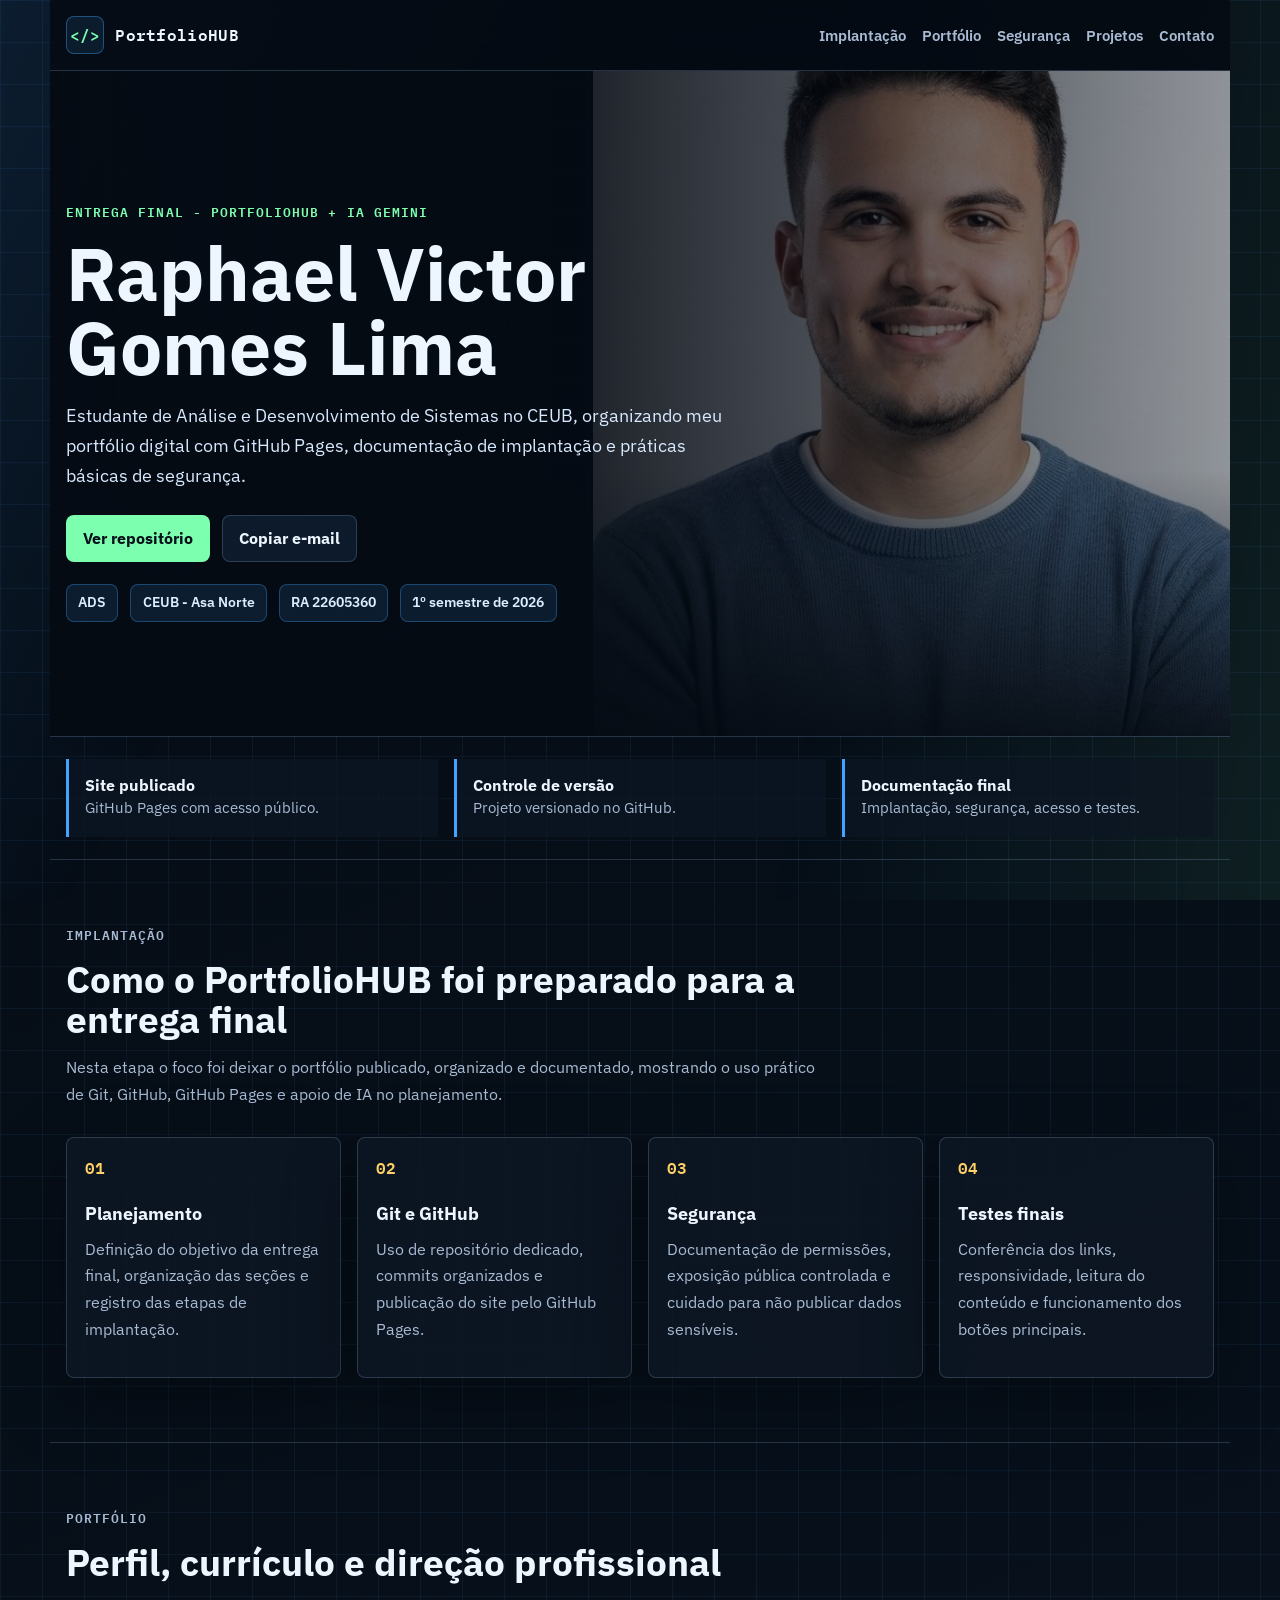
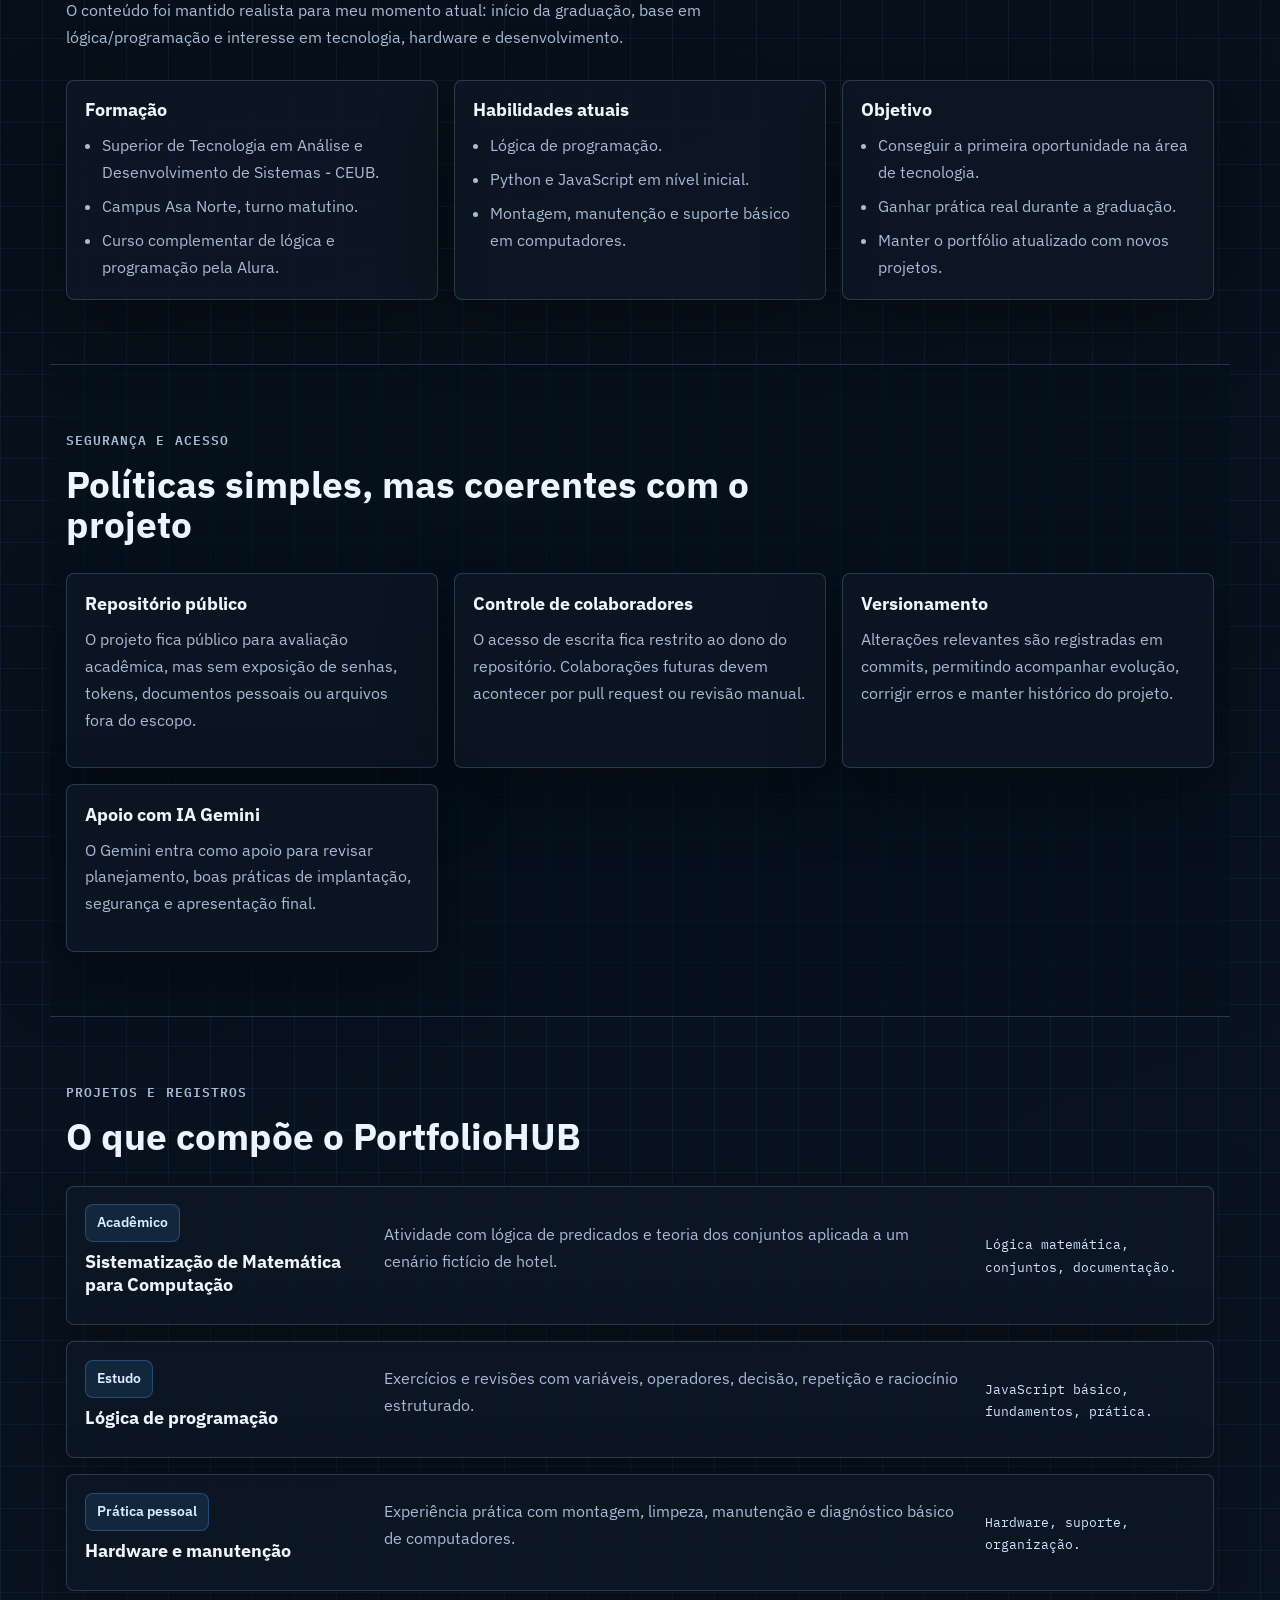
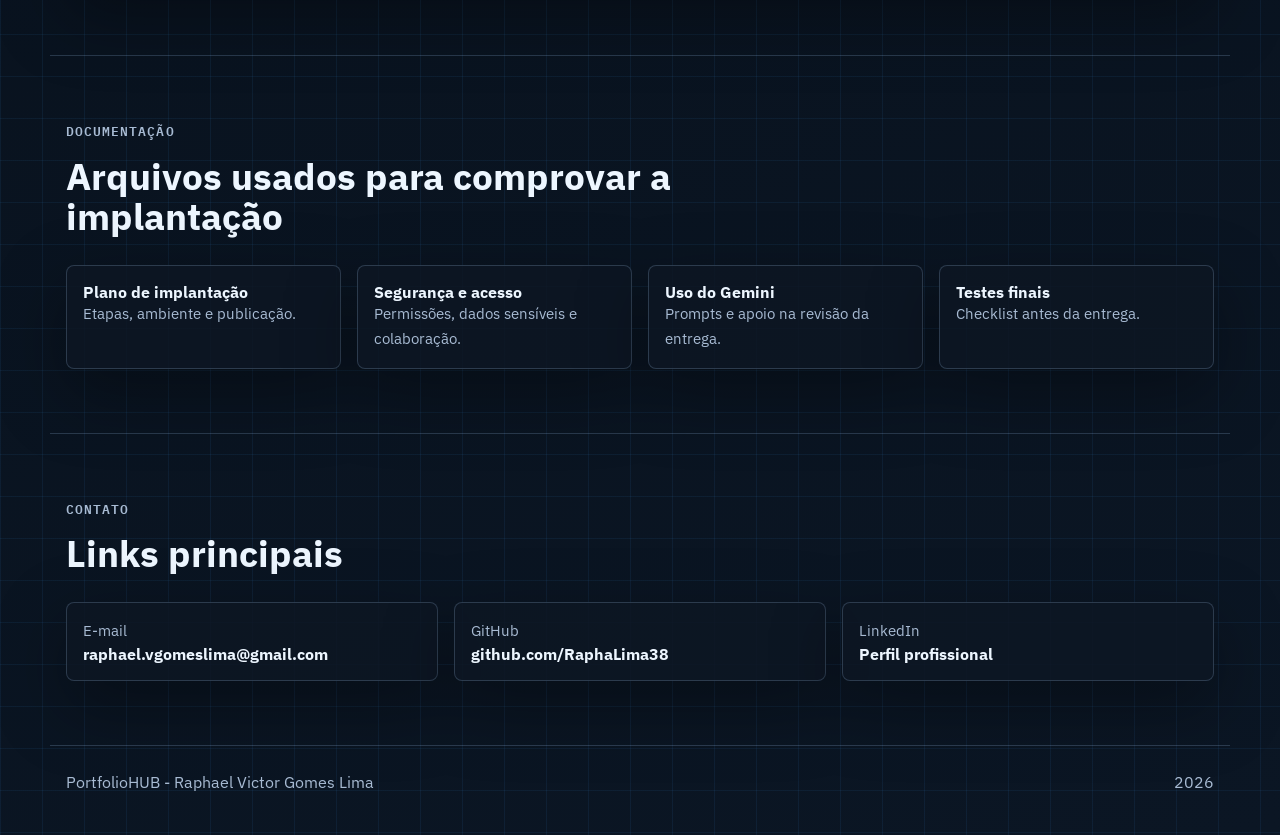
==== commit 5ed56353: "Prepara entrega final do PortfolioHUB" ====
--- a/index.html
+++ b/index.html
@@ -3,336 +3,263 @@
 <head>
   <meta charset="UTF-8">
   <meta name="viewport" content="width=device-width, initial-scale=1.0">
-  <meta name="description" content="Portfólio digital de Raphael Victor Gomes Lima, estudante de ADS no CEUB.">
-  <title>portfolioHUB | Raphael Victor Gomes Lima</title>
+  <meta name="description" content="PortfolioHUB de Raphael Victor Gomes Lima - entrega final com implantacao, GitHub Pages e documentacao.">
+  <title>PortfolioHUB | Raphael Victor Gomes Lima</title>
   <link rel="preconnect" href="https://fonts.googleapis.com">
   <link rel="preconnect" href="https://fonts.gstatic.com" crossorigin>
-  <link href="https://fonts.googleapis.com/css2?family=IBM+Plex+Mono:wght@400;500;700&family=Outfit:wght@400;500;600;700;800&display=swap" rel="stylesheet">
+  <link href="https://fonts.googleapis.com/css2?family=IBM+Plex+Mono:wght@400;500;600&family=IBM+Plex+Sans:wght@400;500;600;700&display=swap" rel="stylesheet">
   <link rel="stylesheet" href="style.css">
 </head>
 <body>
-  <div class="background-grid" aria-hidden="true"></div>
-  <div class="glow glow-left" aria-hidden="true"></div>
-  <div class="glow glow-right" aria-hidden="true"></div>
-
-  <div class="shell">
-    <header class="site-header">
-      <a class="brand" href="#topo">
-        <span class="brand-icon">&lt;/&gt;</span>
-        <span class="brand-text">portfolioHUB</span>
-      </a>
-
-      <button class="menu-toggle" type="button" aria-expanded="false" aria-label="Abrir menu">
-        <span></span>
-        <span></span>
-      </button>
-
-      <nav class="site-nav" aria-label="Navegação principal">
-        <a href="#perfil">Perfil</a>
-        <a href="#curriculo">Currículo</a>
-        <a href="#projetos">Projetos</a>
-        <a href="#habilidades">Habilidades</a>
-        <a href="#contato">Contato</a>
-      </nav>
-    </header>
-
-    <main id="topo">
-      <section class="hero" id="perfil">
-        <div class="hero-copy reveal">
-          <p class="eyebrow">Análise e Desenvolvimento de Sistemas</p>
-          <h1>Raphael Victor Gomes Lima</h1>
-          <p class="hero-text">
-            Estudante de ADS no CEUB, focado em construir uma base forte em programação,
-            lógica, organização de projetos e prática real em tecnologia.
-          </p>
-          <p class="hero-text muted-text">
-            Este site foi pensado para ter uma cara mais alinhada com desenvolvimento:
-            visual limpo, linguagem direta e identidade mais próxima de programação.
-          </p>
-
-          <div class="hero-actions">
-            <button class="button button-primary copy-email-trigger" type="button" data-email="raphael.vgomeslima@gmail.com" data-default-label="Copiar e-mail" data-success-label="E-mail copiado">
-              Copiar e-mail
-            </button>
+  <header class="topbar">
+    <a class="brand" href="#topo" aria-label="Voltar ao inicio">
+      <span class="brand-mark">&lt;/&gt;</span>
+      <span>PortfolioHUB</span>
+    </a>
+
+    <button class="menu-button" type="button" aria-expanded="false" aria-label="Abrir menu">
+      <span></span>
+      <span></span>
+    </button>
+
+    <nav class="main-nav" aria-label="Navegacao principal">
+      <a href="#implantacao">Implantação</a>
+      <a href="#portfolio">Portfólio</a>
+      <a href="#seguranca">Segurança</a>
+      <a href="#projetos">Projetos</a>
+      <a href="#contato">Contato</a>
+    </nav>
+  </header>
+
+  <main id="topo">
+    <section class="hero">
+      <div class="hero-media" aria-hidden="true">
+        <img src="assets/raphael-perfil.jpg" alt="">
+      </div>
+      <div class="hero-content" data-animate>
+        <p class="kicker">Entrega final - PortfolioHUB + IA Gemini</p>
+        <h1>Raphael Victor Gomes Lima</h1>
+        <p class="lead">
+          Estudante de Análise e Desenvolvimento de Sistemas no CEUB, organizando meu portfólio
+          digital com GitHub Pages, documentação de implantação e práticas básicas de segurança.
+        </p>
+        <div class="hero-actions">
+          <a class="button primary" href="https://github.com/RaphaLima38/GitHub-Page" target="_blank" rel="noreferrer">Ver repositório</a>
+          <button class="button ghost copy-email" type="button" data-email="raphael.vgomeslima@gmail.com">Copiar e-mail</button>
+        </div>
+        <div class="profile-tags" aria-label="Informacoes academicas">
+          <span>ADS</span>
+          <span>CEUB - Asa Norte</span>
+          <span>RA 22605360</span>
+          <span>1º semestre de 2026</span>
+        </div>
+      </div>
+    </section>
+
+    <section class="section intro-strip" aria-label="Resumo da entrega">
+      <div class="strip-item" data-animate>
+        <strong>Site publicado</strong>
+        <span>GitHub Pages com acesso público.</span>
+      </div>
+      <div class="strip-item" data-animate>
+        <strong>Controle de versão</strong>
+        <span>Projeto versionado no GitHub.</span>
+      </div>
+      <div class="strip-item" data-animate>
+        <strong>Documentação final</strong>
+        <span>Implantação, segurança, acesso e testes.</span>
+      </div>
+    </section>
+
+    <section class="section" id="implantacao">
+      <div class="section-title" data-animate>
+        <p class="kicker">Implantação</p>
+        <h2>Como o PortfolioHUB foi preparado para a entrega final</h2>
+        <p>
+          Nesta etapa o foco foi deixar o portfólio publicado, organizado e documentado,
+          mostrando o uso prático de Git, GitHub, GitHub Pages e apoio de IA no planejamento.
+        </p>
+      </div>
+
+      <div class="timeline">
+        <article class="timeline-card" data-animate>
+          <span>01</span>
+          <h3>Planejamento</h3>
+          <p>Definição do objetivo da entrega final, organização das seções e registro das etapas de implantação.</p>
+        </article>
+        <article class="timeline-card" data-animate>
+          <span>02</span>
+          <h3>Git e GitHub</h3>
+          <p>Uso de repositório dedicado, commits organizados e publicação do site pelo GitHub Pages.</p>
+        </article>
+        <article class="timeline-card" data-animate>
+          <span>03</span>
+          <h3>Segurança</h3>
+          <p>Documentação de permissões, exposição pública controlada e cuidado para não publicar dados sensíveis.</p>
+        </article>
+        <article class="timeline-card" data-animate>
+          <span>04</span>
+          <h3>Testes finais</h3>
+          <p>Conferência dos links, responsividade, leitura do conteúdo e funcionamento dos botões principais.</p>
+        </article>
+      </div>
+    </section>
+
+    <section class="section split-section" id="portfolio">
+      <div class="section-title" data-animate>
+        <p class="kicker">Portfólio</p>
+        <h2>Perfil, currículo e direção profissional</h2>
+        <p>
+          O conteúdo foi mantido realista para meu momento atual: início da graduação,
+          base em lógica/programação e interesse em tecnologia, hardware e desenvolvimento.
+        </p>
+      </div>
+
+      <div class="content-grid">
+        <article class="content-card" data-animate>
+          <h3>Formação</h3>
+          <ul>
+            <li>Superior de Tecnologia em Análise e Desenvolvimento de Sistemas - CEUB.</li>
+            <li>Campus Asa Norte, turno matutino.</li>
+            <li>Curso complementar de lógica e programação pela Alura.</li>
+          </ul>
+        </article>
+
+        <article class="content-card" data-animate>
+          <h3>Habilidades atuais</h3>
+          <ul>
+            <li>Lógica de programação.</li>
+            <li>Python e JavaScript em nível inicial.</li>
+            <li>Montagem, manutenção e suporte básico em computadores.</li>
+          </ul>
+        </article>
+
+        <article class="content-card" data-animate>
+          <h3>Objetivo</h3>
+          <ul>
+            <li>Conseguir a primeira oportunidade na área de tecnologia.</li>
+            <li>Ganhar prática real durante a graduação.</li>
+            <li>Manter o portfólio atualizado com novos projetos.</li>
+          </ul>
+        </article>
+      </div>
+    </section>
+
+    <section class="section security-band" id="seguranca">
+      <div class="section-title" data-animate>
+        <p class="kicker">Segurança e acesso</p>
+        <h2>Políticas simples, mas coerentes com o projeto</h2>
+      </div>
+
+      <div class="security-grid">
+        <article data-animate>
+          <h3>Repositório público</h3>
+          <p>O projeto fica público para avaliação acadêmica, mas sem exposição de senhas, tokens, documentos pessoais ou arquivos fora do escopo.</p>
+        </article>
+        <article data-animate>
+          <h3>Controle de colaboradores</h3>
+          <p>O acesso de escrita fica restrito ao dono do repositório. Colaborações futuras devem acontecer por pull request ou revisão manual.</p>
+        </article>
+        <article data-animate>
+          <h3>Versionamento</h3>
+          <p>Alterações relevantes são registradas em commits, permitindo acompanhar evolução, corrigir erros e manter histórico do projeto.</p>
+        </article>
+        <article data-animate>
+          <h3>Apoio com IA Gemini</h3>
+          <p>O Gemini entra como apoio para revisar planejamento, boas práticas de implantação, segurança e apresentação final.</p>
+        </article>
+      </div>
+    </section>
+
+    <section class="section" id="projetos">
+      <div class="section-title" data-animate>
+        <p class="kicker">Projetos e registros</p>
+        <h2>O que compõe o PortfolioHUB</h2>
+      </div>
+
+      <div class="project-list">
+        <article class="project-card" data-animate>
+          <div>
+            <span class="status">Acadêmico</span>
+            <h3>Sistematização de Matemática para Computação</h3>
           </div>
-
-          <div class="hero-tags">
-            <span>CEUB • Asa Norte</span>
-            <span>1º semestre de 2026</span>
-            <span>RA 22605360</span>
-            <span>ADS</span>
+          <p>Atividade com lógica de predicados e teoria dos conjuntos aplicada a um cenário fictício de hotel.</p>
+          <small>Lógica matemática, conjuntos, documentação.</small>
+        </article>
+
+        <article class="project-card" data-animate>
+          <div>
+            <span class="status">Estudo</span>
+            <h3>Lógica de programação</h3>
           </div>
-        </div>
-
-        <div class="hero-side reveal reveal-delay">
-          <article class="profile-card">
-            <div class="photo-frame">
-              <img src="assets/raphael-perfil.jpg" alt="Foto de Raphael Victor Gomes Lima">
-            </div>
-            <div class="profile-details">
-              <p class="panel-label">Snapshot</p>
-              <h2>Base técnica em construção</h2>
-              <p>
-                Meu objetivo é transformar estudo em prática, evoluindo em programação,
-                lógica e organização de projetos ao longo da graduação.
-              </p>
-            </div>
-          </article>
-
-          <article class="terminal-card">
-            <p class="panel-label">Stack atual</p>
-            <div class="mini-terminal">
-              <div class="terminal-dots" aria-hidden="true">
-                <span></span>
-                <span></span>
-                <span></span>
-              </div>
-              <ul class="terminal-list">
-                <li><strong>Curso:</strong> ADS</li>
-                <li><strong>Foco:</strong> Lógica, Python e JavaScript</li>
-                <li><strong>Prática:</strong> Hardware e suporte básico</li>
-                <li><strong>Objetivo:</strong> Primeira oportunidade na área</li>
-              </ul>
-            </div>
-          </article>
-        </div>
-      </section>
-
-      <section class="section metrics reveal">
-        <article class="metric-card">
-          <p class="panel-label">Momento</p>
-          <strong>Início da graduação</strong>
-          <p>Fase de consolidar fundamentos e ganhar ritmo técnico.</p>
-        </article>
-        <article class="metric-card">
-          <p class="panel-label">Foco</p>
-          <strong>Programação e lógica</strong>
-          <p>Aprendizado voltado para base sólida e clareza de raciocínio.</p>
-        </article>
-        <article class="metric-card">
-          <p class="panel-label">Meta</p>
-          <strong>Experiência real</strong>
-          <p>Conquistar a primeira oportunidade e crescer com consistência.</p>
-        </article>
-      </section>
-
-      <section class="section" id="curriculo">
-        <div class="section-heading reveal">
-          <p class="eyebrow">Currículo resumido</p>
-          <h2>Formação, prática e direção profissional</h2>
-          <p>
-            Um resumo objetivo do que já venho construindo na graduação e fora dela.
-          </p>
-        </div>
-
-        <div class="card-grid">
-          <article class="info-card reveal">
-            <h3>Formação atual</h3>
-            <ul>
-              <li>Superior de Tecnologia em Análise e Desenvolvimento de Sistemas - CEUB</li>
-              <li>1º semestre de 2026</li>
-              <li>Curso complementar: Iniciante em Programação - Alura</li>
-            </ul>
-          </article>
-
-          <article class="info-card reveal">
-            <h3>Estudos atuais</h3>
-            <ul>
-              <li>Lógica de programação</li>
-              <li>Python básico</li>
-              <li>JavaScript básico</li>
-              <li>Resolução de problemas</li>
-            </ul>
-          </article>
-
-          <article class="info-card reveal">
-            <h3>Experiência prática</h3>
-            <ul>
-              <li>Montagem e manutenção de computadores</li>
-              <li>Suporte básico em hardware</li>
-              <li>Estudos aplicados com exercícios e atividades acadêmicas</li>
-            </ul>
-          </article>
-
-          <article class="info-card reveal">
-            <h3>Objetivo profissional</h3>
-            <ul>
-              <li>Conseguir a primeira oportunidade na área</li>
-              <li>Desenvolver prática real durante a graduação</li>
-              <li>Crescer com base técnica organizada</li>
-            </ul>
-          </article>
-        </div>
-      </section>
-
-      <section class="section" id="projetos">
-        <div class="section-heading reveal">
-          <p class="eyebrow">Projetos e estudos</p>
-          <h2>Experiências reais já registradas</h2>
-          <p>
-            Sem inventar projeto gigante. Aqui entra o que realmente faz parte da minha trajetória atual.
-          </p>
-        </div>
-
-        <div class="project-grid">
-          <article class="project-card reveal">
-            <span class="status-chip">Acadêmico</span>
-            <h3>Sistematização de Matemática para Computação</h3>
-            <p>
-              Atividade com foco em lógica de predicados e teoria dos conjuntos,
-              usando um cenário de gerenciamento de hotel para organizar regras e processos.
-            </p>
-            <ul>
-              <li>Lógica matemática</li>
-              <li>Conjuntos</li>
-              <li>Raciocínio estruturado</li>
-            </ul>
-          </article>
-
-          <article class="project-card reveal">
-            <span class="status-chip">Estudos</span>
-            <h3>Lógica de programação com JavaScript</h3>
-            <p>
-              Exercícios voltados para condicionais, repetição, variáveis e resolução de problemas
-              usando base introdutória em JavaScript.
-            </p>
-            <ul>
-              <li>Alura</li>
-              <li>Fundamentos</li>
-              <li>Prática de raciocínio</li>
-            </ul>
-          </article>
-
-          <article class="project-card reveal">
-            <span class="status-chip">Em desenvolvimento</span>
-            <h3>Estudos iniciais em Python</h3>
-            <p>
-              Aprendizado de sintaxe, entrada e saída de dados e estruturação do pensamento
-              para começar a construir programas simples.
-            </p>
-            <ul>
-              <li>Base introdutória</li>
-              <li>Estruturas condicionais</li>
-              <li>Prática gradual</li>
-            </ul>
-          </article>
-
-          <article class="project-card reveal">
-            <span class="status-chip">Prática pessoal</span>
-            <h3>Montagem e manutenção de computadores</h3>
-            <p>
-              Contato prático com hardware, limpeza, montagem e identificação de problemas,
-              desenvolvido por estudo pessoal e interesse contínuo na área.
-            </p>
-            <ul>
-              <li>Hardware</li>
-              <li>Suporte</li>
-              <li>Aprendizado autônomo</li>
-            </ul>
-          </article>
-        </div>
-      </section>
-
-      <section class="section" id="habilidades">
-        <div class="section-heading reveal">
-          <p class="eyebrow">Habilidades</p>
-          <h2>Conhecimentos técnicos e competências</h2>
-          <p>
-            O que melhor representa meu momento atual de formação.
-          </p>
-        </div>
-
-        <div class="skills-grid">
-          <article class="skills-card reveal">
-            <h3>Conhecimentos técnicos</h3>
-            <div class="chip-group">
-              <span>Lógica de programação</span>
-              <span>Python básico</span>
-              <span>JavaScript básico</span>
-              <span>Hardware</span>
-              <span>Suporte básico</span>
-              <span>Noções de automação</span>
-            </div>
-          </article>
-
-          <article class="skills-card reveal">
-            <h3>Competências pessoais</h3>
-            <div class="chip-group">
-              <span>Organização</span>
-              <span>Trabalho em equipe</span>
-              <span>Responsabilidade</span>
-              <span>Boa convivência</span>
-              <span>Vontade de aprender</span>
-              <span>Constância</span>
-            </div>
-          </article>
-
-          <article class="skills-card feature-card reveal">
-            <h3>Resumo do meu momento atual</h3>
-            <p>
-              Hoje meu foco é seguir evoluindo em lógica, programação e organização de projetos,
-              transformando a base teórica da graduação em experiência prática de verdade.
-            </p>
-          </article>
-        </div>
-      </section>
-
-      <section class="section" id="recomendacoes">
-        <div class="section-heading reveal">
-          <p class="eyebrow">Recomendações</p>
-          <h2>Construção gradual e honesta</h2>
-        </div>
-
-        <article class="quote-card reveal">
-          <p>
-            Ainda estou no início da minha trajetória acadêmica e profissional.
-            Conforme eu acumular mais projetos e experiências, esta seção será atualizada com recomendações formais.
-          </p>
-        </article>
-      </section>
-
-      <section class="section" id="contato">
-        <div class="section-heading reveal">
-          <p class="eyebrow">Contato</p>
-          <h2>Meios principais de acesso</h2>
-        </div>
-
-        <div class="contact-grid">
-          <button class="contact-card contact-button copy-email-trigger reveal" type="button" data-email="raphael.vgomeslima@gmail.com" data-default-label="Clique para copiar" data-success-label="E-mail copiado">
-            <span class="panel-label">E-mail</span>
-            <strong>raphael.vgomeslima@gmail.com</strong>
-            <small>Contato direto para oportunidade, conversa ou apresentação.</small>
-          </button>
-
-          <a class="contact-card reveal" href="https://github.com/RaphaLima38" target="_blank" rel="noreferrer">
-            <span class="panel-label">GitHub</span>
-            <strong>github.com/RaphaLima38</strong>
-            <small>Repositórios, evolução de projetos e presença técnica.</small>
-          </a>
-
-          <a class="contact-card reveal" href="https://www.linkedin.com/in/raphael-victor-gomes-lima-200b5a37a/" target="_blank" rel="noreferrer">
-            <span class="panel-label">LinkedIn</span>
-            <strong>linkedin.com/in/raphael-victor-gomes-lima-200b5a37a</strong>
-            <small>Perfil profissional e networking.</small>
-          </a>
-        </div>
-      </section>
-
-      <section class="closing-panel reveal">
-        <p class="eyebrow">Direção</p>
-        <h2>Quero transformar estudo em prática, e prática em oportunidade.</h2>
-        <p>
-          O site foi redesenhado para refletir melhor essa proposta: identidade mais técnica,
-          visual mais consistente e estrutura mais alinhada com desenvolvimento.
-        </p>
-      </section>
-    </main>
-
-    <footer class="site-footer">
-      <p>portfolioHUB • Raphael Victor Gomes Lima</p>
-      <p><span id="current-year"></span> • ADS • CEUB</p>
-    </footer>
-  </div>
+          <p>Exercícios e revisões com variáveis, operadores, decisão, repetição e raciocínio estruturado.</p>
+          <small>JavaScript básico, fundamentos, prática.</small>
+        </article>
+
+        <article class="project-card" data-animate>
+          <div>
+            <span class="status">Prática pessoal</span>
+            <h3>Hardware e manutenção</h3>
+          </div>
+          <p>Experiência prática com montagem, limpeza, manutenção e diagnóstico básico de computadores.</p>
+          <small>Hardware, suporte, organização.</small>
+        </article>
+      </div>
+    </section>
+
+    <section class="section docs-section">
+      <div class="section-title" data-animate>
+        <p class="kicker">Documentação</p>
+        <h2>Arquivos usados para comprovar a implantação</h2>
+      </div>
+
+      <div class="docs-grid">
+        <a class="doc-link" href="https://github.com/RaphaLima38/GitHub-Page/blob/main/documentacao/plano-implantacao.md" target="_blank" rel="noreferrer" data-animate>
+          <strong>Plano de implantação</strong>
+          <span>Etapas, ambiente e publicação.</span>
+        </a>
+        <a class="doc-link" href="https://github.com/RaphaLima38/GitHub-Page/blob/main/documentacao/seguranca-controle-acesso.md" target="_blank" rel="noreferrer" data-animate>
+          <strong>Segurança e acesso</strong>
+          <span>Permissões, dados sensíveis e colaboração.</span>
+        </a>
+        <a class="doc-link" href="https://github.com/RaphaLima38/GitHub-Page/blob/main/documentacao/uso-gemini.md" target="_blank" rel="noreferrer" data-animate>
+          <strong>Uso do Gemini</strong>
+          <span>Prompts e apoio na revisão da entrega.</span>
+        </a>
+        <a class="doc-link" href="https://github.com/RaphaLima38/GitHub-Page/blob/main/documentacao/testes-finais.md" target="_blank" rel="noreferrer" data-animate>
+          <strong>Testes finais</strong>
+          <span>Checklist antes da entrega.</span>
+        </a>
+      </div>
+    </section>
+
+    <section class="section contact-section" id="contato">
+      <div class="section-title" data-animate>
+        <p class="kicker">Contato</p>
+        <h2>Links principais</h2>
+      </div>
+
+      <div class="contact-grid">
+        <button class="contact-card copy-email" type="button" data-email="raphael.vgomeslima@gmail.com" data-animate>
+          <span>E-mail</span>
+          <strong>raphael.vgomeslima@gmail.com</strong>
+        </button>
+        <a class="contact-card" href="https://github.com/RaphaLima38" target="_blank" rel="noreferrer" data-animate>
+          <span>GitHub</span>
+          <strong>github.com/RaphaLima38</strong>
+        </a>
+        <a class="contact-card" href="https://www.linkedin.com/in/raphael-victor-gomes-lima-200b5a37a/" target="_blank" rel="noreferrer" data-animate>
+          <span>LinkedIn</span>
+          <strong>Perfil profissional</strong>
+        </a>
+      </div>
+    </section>
+  </main>
+
+  <footer class="footer">
+    <span>PortfolioHUB - Raphael Victor Gomes Lima</span>
+    <span id="current-year"></span>
+  </footer>
 
   <script src="script.js"></script>
 </body>
--- a/style.css
+++ b/style.css
@@ -1,21 +1,18 @@
 :root {
-  --bg: #07111f;
-  --bg-soft: #0c1930;
-  --panel: rgba(12, 25, 48, 0.84);
-  --panel-strong: rgba(9, 18, 35, 0.94);
-  --panel-alt: rgba(16, 36, 68, 0.86);
-  --text: #eef5ff;
-  --muted: #9fb4d4;
-  --line: rgba(124, 173, 255, 0.18);
-  --accent: #4ba3ff;
-  --accent-strong: #2f76ff;
-  --accent-soft: rgba(75, 163, 255, 0.14);
-  --chip: rgba(48, 117, 255, 0.18);
-  --shadow: 0 28px 80px rgba(0, 8, 20, 0.45);
-  --radius-lg: 28px;
-  --radius-md: 18px;
-  --max-width: 1200px;
-  --transition: 220ms ease;
+  --bg: #07101b;
+  --surface: #0d1724;
+  --surface-2: #111f31;
+  --surface-3: #14283f;
+  --text: #edf6ff;
+  --muted: #a8bbd3;
+  --line: rgba(156, 190, 230, 0.22);
+  --blue: #43a3ff;
+  --blue-2: #1f6feb;
+  --green: #7dffb0;
+  --amber: #ffd166;
+  --shadow: 0 24px 70px rgba(0, 0, 0, 0.34);
+  --max: 1180px;
+  --radius: 8px;
 }
 
 * {
@@ -30,699 +27,535 @@
   margin: 0;
   color: var(--text);
   background:
-    radial-gradient(circle at 15% 20%, rgba(70, 160, 255, 0.26), transparent 25%),
-    radial-gradient(circle at 80% 12%, rgba(47, 118, 255, 0.2), transparent 22%),
-    linear-gradient(180deg, #06101d 0%, #081425 45%, #091a32 100%);
-  font-family: "Space Grotesk", "Segoe UI", sans-serif;
+    linear-gradient(90deg, rgba(67, 163, 255, 0.08) 1px, transparent 1px),
+    linear-gradient(rgba(67, 163, 255, 0.07) 1px, transparent 1px),
+    linear-gradient(160deg, #050b13 0%, #07101b 46%, #0b1624 100%);
+  background-size: 42px 42px, 42px 42px, auto;
+  font-family: "IBM Plex Sans", "Segoe UI", sans-serif;
   overflow-x: hidden;
 }
 
-.background-grid {
+body::before {
+  content: "";
   position: fixed;
   inset: 0;
-  background-image:
-    linear-gradient(rgba(255, 255, 255, 0.03) 1px, transparent 1px),
-    linear-gradient(90deg, rgba(255, 255, 255, 0.03) 1px, transparent 1px);
-  background-size: 34px 34px;
-  mask-image: radial-gradient(circle at center, black 45%, transparent 92%);
-  opacity: 0.35;
   pointer-events: none;
-}
-
-.glow {
-  position: fixed;
-  border-radius: 50%;
-  filter: blur(22px);
-  opacity: 0.28;
-  pointer-events: none;
-}
-
-.glow-left {
-  top: 120px;
-  left: -80px;
-  width: 280px;
-  height: 280px;
-  background: rgba(73, 159, 255, 0.72);
-  animation: floatOrb 12s ease-in-out infinite;
-}
-
-.glow-right {
-  right: -70px;
-  bottom: 120px;
-  width: 300px;
-  height: 300px;
-  background: rgba(53, 103, 255, 0.62);
-  animation: floatOrb 14s ease-in-out infinite reverse;
-}
-
-.shell {
-  position: relative;
-  z-index: 1;
-  width: min(calc(100% - 2rem), var(--max-width));
-  margin: 0 auto;
-  padding: 1.2rem 0 3rem;
-}
-
-.site-header,
-.slides-header {
+  background:
+    linear-gradient(120deg, rgba(67, 163, 255, 0.14), transparent 34%),
+    linear-gradient(280deg, rgba(125, 255, 176, 0.08), transparent 38%);
+  opacity: 0.9;
+}
+
+a {
+  color: inherit;
+}
+
+.topbar {
   position: sticky;
-  top: 1rem;
-  z-index: 10;
+  top: 0;
+  z-index: 20;
   display: flex;
   align-items: center;
   justify-content: space-between;
   gap: 1rem;
-  padding: 0.95rem 1.2rem;
-  border: 1px solid rgba(130, 185, 255, 0.18);
-  border-radius: 999px;
-  background: rgba(8, 18, 34, 0.76);
-  backdrop-filter: blur(18px);
-  box-shadow: var(--shadow);
+  width: min(100%, var(--max));
+  margin: 0 auto;
+  padding: 1rem;
+  background: rgba(5, 11, 19, 0.86);
+  border-bottom: 1px solid var(--line);
+  backdrop-filter: blur(16px);
 }
 
 .brand {
   display: inline-flex;
   align-items: center;
-  gap: 0.75rem;
-  color: var(--text);
+  gap: 0.7rem;
   text-decoration: none;
-}
-
-.brand-icon {
-  display: inline-flex;
-  align-items: center;
-  justify-content: center;
-  width: 40px;
-  height: 40px;
-  border-radius: 12px;
   font-family: "IBM Plex Mono", monospace;
-  font-size: 0.94rem;
-  color: #dff0ff;
-  background: linear-gradient(135deg, rgba(75, 163, 255, 0.32), rgba(47, 118, 255, 0.18));
-  border: 1px solid rgba(145, 194, 255, 0.18);
-}
-
-.brand-text {
-  font-weight: 700;
-  letter-spacing: 0.04em;
-  text-transform: uppercase;
-}
-
-.site-nav {
+  font-weight: 600;
+  letter-spacing: 0.02em;
+}
+
+.brand-mark {
+  display: inline-grid;
+  place-items: center;
+  width: 38px;
+  height: 38px;
+  border: 1px solid rgba(67, 163, 255, 0.4);
+  border-radius: var(--radius);
+  color: var(--green);
+  background: rgba(67, 163, 255, 0.1);
+}
+
+.main-nav {
   display: flex;
-  flex-wrap: wrap;
   gap: 1rem;
 }
 
-.site-nav a {
+.main-nav a {
   color: var(--muted);
   text-decoration: none;
-  font-size: 0.95rem;
-  font-weight: 500;
-  transition: color var(--transition), transform var(--transition);
-}
-
-.site-nav a:hover {
+  font-size: 0.94rem;
+  font-weight: 600;
+}
+
+.main-nav a:hover {
   color: var(--text);
-  transform: translateY(-1px);
-}
-
-.menu-toggle {
+}
+
+.menu-button {
   display: none;
-  width: 46px;
-  height: 46px;
+  width: 42px;
+  height: 42px;
   border: 1px solid var(--line);
-  border-radius: 14px;
-  background: rgba(17, 33, 61, 0.85);
+  border-radius: var(--radius);
+  background: var(--surface);
   cursor: pointer;
 }
 
-.menu-toggle span {
+.menu-button span {
   display: block;
   width: 20px;
   height: 2px;
   margin: 6px auto;
   background: var(--text);
-  transition: transform var(--transition), opacity var(--transition);
+}
+
+main,
+.footer {
+  position: relative;
+  z-index: 1;
 }
 
 .hero {
-  display: grid;
-  grid-template-columns: minmax(0, 1.3fr) minmax(320px, 0.9fr);
-  gap: 1.4rem;
-  align-items: stretch;
-  margin-top: 1.6rem;
-}
-
-.hero-copy,
-.hero-side,
-.metric-card,
-.content-card,
-.project-card,
-.contact-card,
-.quote-card,
-.closing-banner {
-  background: var(--panel);
-  border: 1px solid rgba(135, 189, 255, 0.16);
-  border-radius: var(--radius-lg);
-  box-shadow: var(--shadow);
-}
-
-.hero-copy {
   position: relative;
+  min-height: 74vh;
+  display: flex;
+  align-items: center;
+  width: min(100%, var(--max));
+  margin: 0 auto;
+  padding: 4rem 1rem 3rem;
   overflow: hidden;
-  padding: 2.2rem;
-}
-
-.hero-copy::before,
-.closing-banner::before,
-.feature-card::before {
+  border-bottom: 1px solid var(--line);
+}
+
+.hero::after {
   content: "";
   position: absolute;
-  inset: auto -10% -24% auto;
-  width: 280px;
-  height: 280px;
-  background: radial-gradient(circle, rgba(75, 163, 255, 0.28), transparent 70%);
-  pointer-events: none;
-}
-
-.hero-side {
-  display: grid;
-  gap: 1rem;
-}
-
-.eyebrow,
-.card-label,
-.contact-label,
-.slide-index,
-.metric-label,
-.panel-label {
-  margin: 0 0 0.7rem;
-  color: #7ec4ff;
+  inset: 0;
+  background:
+    linear-gradient(90deg, rgba(5, 11, 19, 0.97) 0%, rgba(5, 11, 19, 0.86) 45%, rgba(5, 11, 19, 0.24) 100%),
+    linear-gradient(0deg, rgba(5, 11, 19, 0.88), transparent 40%);
+  z-index: 0;
+}
+
+.hero-media {
+  position: absolute;
+  inset: 0 0 0 auto;
+  width: 54%;
+  opacity: 0.82;
+}
+
+.hero-media img {
+  width: 100%;
+  height: 100%;
+  object-fit: cover;
+  object-position: center;
+  filter: saturate(0.95) contrast(1.04);
+}
+
+.hero-content {
+  position: relative;
+  z-index: 1;
+  width: min(720px, 100%);
+}
+
+.kicker {
+  margin: 0 0 0.9rem;
+  color: var(--green);
   font-family: "IBM Plex Mono", monospace;
-  font-size: 0.78rem;
-  font-weight: 500;
-  letter-spacing: 0.12em;
+  font-size: 0.82rem;
+  font-weight: 600;
+  letter-spacing: 0.08em;
   text-transform: uppercase;
 }
 
 h1,
 h2,
+h3,
+p {
+  margin-top: 0;
+}
+
+h1 {
+  margin-bottom: 1rem;
+  font-size: 4.7rem;
+  line-height: 0.98;
+  letter-spacing: 0;
+}
+
+h2 {
+  margin-bottom: 0.9rem;
+  font-size: 2.3rem;
+  line-height: 1.08;
+  letter-spacing: 0;
+}
+
 h3 {
-  margin: 0;
-  line-height: 1.05;
-}
-
-h1 {
-  font-size: clamp(2.8rem, 5vw, 5.2rem);
-  max-width: 10ch;
-}
-
-h2 {
-  font-size: clamp(1.8rem, 3vw, 2.8rem);
-  max-width: 16ch;
-}
-
-h3 {
-  font-size: 1.2rem;
+  margin-bottom: 0.7rem;
+  font-size: 1.14rem;
+  line-height: 1.25;
 }
 
 p,
 li,
-small {
-  color: var(--muted);
-  line-height: 1.75;
-}
-
-.hero-text {
-  margin-top: 1.2rem;
-  max-width: 58ch;
-  font-size: 1.06rem;
-}
-
-.muted-text {
-  margin-top: 0.8rem;
-  max-width: 56ch;
-  opacity: 0.92;
-}
-
-.hero-actions {
+small,
+span {
+  line-height: 1.68;
+}
+
+.lead {
+  max-width: 660px;
+  color: #d8e9ff;
+  font-size: 1.12rem;
+}
+
+.hero-actions,
+.profile-tags {
   display: flex;
   flex-wrap: wrap;
-  gap: 0.85rem;
-  margin-top: 1.6rem;
-}
-
-.hero-tags {
-  display: flex;
-  flex-wrap: wrap;
-  gap: 0.7rem;
-  margin-top: 1.45rem;
-}
-
-.hero-tags span,
-.status-chip,
-.chip-group span {
+  gap: 0.75rem;
+}
+
+.hero-actions {
+  margin-top: 1.5rem;
+}
+
+.profile-tags {
+  margin-top: 1.4rem;
+}
+
+.profile-tags span,
+.status {
   display: inline-flex;
   align-items: center;
-  padding: 0.6rem 0.8rem;
-  border-radius: 999px;
-  background: var(--chip);
-  border: 1px solid rgba(127, 182, 255, 0.16);
-  color: #dfefff;
-  font-size: 0.86rem;
-}
-
-.button,
-.text-link {
+  min-height: 34px;
+  padding: 0.38rem 0.7rem;
+  border: 1px solid rgba(67, 163, 255, 0.32);
+  border-radius: var(--radius);
+  color: #dbedff;
+  background: rgba(67, 163, 255, 0.12);
+  font-size: 0.88rem;
+  font-weight: 600;
+}
+
+.button {
   display: inline-flex;
   align-items: center;
   justify-content: center;
-  gap: 0.45rem;
+  min-height: 46px;
+  padding: 0.78rem 1rem;
+  border-radius: var(--radius);
+  border: 1px solid transparent;
+  font: inherit;
+  font-weight: 700;
   text-decoration: none;
-  font-weight: 700;
-  transition: transform var(--transition), background-color var(--transition), color var(--transition), box-shadow var(--transition);
-}
-
-.button {
-  min-height: 48px;
-  padding: 0.85rem 1.2rem;
-  border: none;
-  border-radius: 999px;
   cursor: pointer;
-}
-
-.button:hover,
-.contact-card:hover,
-.project-card:hover,
-.content-card:hover,
-.metric-card:hover {
-  transform: translateY(-3px);
-}
-
-.button-primary {
-  color: #06101d;
-  background: linear-gradient(135deg, #67b8ff, #3f82ff);
-  box-shadow: 0 12px 28px rgba(55, 128, 255, 0.28);
-}
-
-.button-secondary {
+  transition: transform 180ms ease, border-color 180ms ease, background 180ms ease;
+}
+
+.button:hover {
+  transform: translateY(-2px);
+}
+
+.primary {
+  color: #06101b;
+  background: var(--green);
+}
+
+.ghost {
   color: var(--text);
-  background: rgba(17, 33, 61, 0.86);
-  border: 1px solid rgba(128, 182, 255, 0.18);
-}
-
-.profile-card,
-.code-card {
-  padding: 1rem;
-  border-radius: calc(var(--radius-lg) - 8px);
-  background: var(--panel-strong);
-  border: 1px solid rgba(135, 189, 255, 0.14);
-}
-
-.profile-card {
-  display: grid;
-  gap: 1rem;
-}
-
-.profile-image-wrap {
-  position: relative;
-  overflow: hidden;
-  border-radius: calc(var(--radius-lg) - 10px);
-  border: 1px solid rgba(124, 173, 255, 0.14);
-}
-
-.profile-image-wrap::after {
-  content: "";
-  position: absolute;
-  inset: auto 0 0;
-  height: 38%;
-  background: linear-gradient(180deg, transparent, rgba(4, 13, 25, 0.8));
-}
-
-.profile-card img {
-  width: 100%;
-  aspect-ratio: 0.92 / 1;
-  object-fit: cover;
-  display: block;
-}
-
-.profile-copy h2 {
-  margin-top: 0.2rem;
-  max-width: 11ch;
-  font-size: clamp(1.4rem, 2.4vw, 2rem);
-}
-
-.terminal-card {
-  padding: 1rem;
-  border-radius: calc(var(--radius-lg) - 8px);
-  background: var(--panel-strong);
-  border: 1px solid rgba(135, 189, 255, 0.14);
-}
-
-.mini-terminal {
-  margin-top: 0.5rem;
-  padding: 1rem;
-  border-radius: 18px;
-  background: linear-gradient(180deg, rgba(6, 14, 28, 0.94), rgba(8, 18, 34, 0.98));
-  border: 1px solid rgba(135, 189, 255, 0.14);
-}
-
-.terminal-dots {
-  display: flex;
-  gap: 0.45rem;
-  margin-bottom: 0.9rem;
-}
-
-.terminal-dots span {
-  display: inline-block;
-  width: 11px;
-  height: 11px;
-  border-radius: 50%;
-  background: rgba(135, 189, 255, 0.36);
-}
-
-.terminal-dots span:nth-child(1) {
-  background: #79b7ff;
-}
-
-.terminal-dots span:nth-child(2) {
-  background: #4ba3ff;
-}
-
-.terminal-dots span:nth-child(3) {
-  background: #2f76ff;
-}
-
-.terminal-list {
-  margin: 0;
-  padding-left: 1.1rem;
-}
-
-.terminal-list li {
-  margin-bottom: 0.45rem;
-  color: #c7defc;
-}
-
-.terminal-list strong {
-  color: var(--text);
-}
-
-.metrics-grid {
+  background: rgba(17, 31, 49, 0.82);
+  border-color: var(--line);
+}
+
+.section {
+  width: min(100%, var(--max));
+  margin: 0 auto;
+  padding: 4rem 1rem;
+}
+
+.section + .section {
+  border-top: 1px solid var(--line);
+}
+
+.section-title {
+  max-width: 760px;
+  margin-bottom: 1.8rem;
+}
+
+.section-title p {
+  color: var(--muted);
+}
+
+.intro-strip {
   display: grid;
   grid-template-columns: repeat(3, minmax(0, 1fr));
   gap: 1rem;
-  margin-top: 1.1rem;
-}
-
-.metric-card,
-.content-card,
-.project-card,
-.quote-card,
-.closing-banner {
-  padding: 1.35rem;
-}
-
-.content-section {
-  margin-top: 1.4rem;
-  padding: 1.8rem;
-  border-radius: var(--radius-lg);
-  background: rgba(9, 18, 35, 0.76);
-  border: 1px solid rgba(135, 189, 255, 0.14);
-  box-shadow: var(--shadow);
-}
-
-.section-heading {
-  margin-bottom: 1.35rem;
-}
-
-.section-heading p {
-  max-width: 62ch;
-}
-
-.grid-two,
+  padding-top: 1.4rem;
+  padding-bottom: 1.4rem;
+}
+
+.strip-item {
+  padding: 1rem;
+  border-left: 3px solid var(--blue);
+  background: rgba(13, 23, 36, 0.72);
+}
+
+.strip-item strong,
+.strip-item span {
+  display: block;
+}
+
+.strip-item span {
+  color: var(--muted);
+  font-size: 0.94rem;
+}
+
+.timeline,
+.content-grid,
+.security-grid,
+.docs-grid,
 .contact-grid {
   display: grid;
-  grid-template-columns: repeat(2, minmax(0, 1fr));
   gap: 1rem;
 }
 
-.project-grid {
-  display: grid;
-  grid-template-columns: repeat(2, minmax(0, 1fr));
-  gap: 1rem;
-}
-
-.project-card,
-.content-card,
-.metric-card,
-.quote-card {
-  background: linear-gradient(180deg, rgba(11, 24, 45, 0.92), rgba(9, 20, 39, 0.94));
-  border: 1px solid rgba(135, 189, 255, 0.14);
-  border-radius: var(--radius-md);
-}
-
-.project-card h3,
-.content-card h3,
-.metric-card strong {
-  color: var(--text);
-}
-
-.project-meta,
-.content-card ul {
-  margin: 1rem 0 0;
-  padding-left: 1.15rem;
-}
-
-.project-meta li,
-.content-card li {
-  margin-bottom: 0.35rem;
-}
-
-.skills-layout {
-  display: grid;
-  grid-template-columns: repeat(3, minmax(0, 1fr));
-  gap: 1rem;
-}
-
-.chip-group {
-  display: flex;
-  flex-wrap: wrap;
-  gap: 0.7rem;
-  margin-top: 1rem;
-}
-
-.feature-card {
-  position: relative;
-  overflow: hidden;
-  background: linear-gradient(180deg, rgba(15, 36, 68, 0.94), rgba(11, 24, 45, 0.96));
-}
-
-.text-link {
-  margin-top: 1rem;
-  color: #a9d8ff;
-  justify-content: flex-start;
-}
-
+.timeline {
+  grid-template-columns: repeat(4, minmax(0, 1fr));
+}
+
+.content-grid,
+.security-grid,
 .contact-grid {
   grid-template-columns: repeat(3, minmax(0, 1fr));
 }
 
+.docs-grid {
+  grid-template-columns: repeat(4, minmax(0, 1fr));
+}
+
+.timeline-card,
+.content-card,
+.security-grid article,
+.project-card,
+.doc-link,
+.contact-card {
+  border: 1px solid var(--line);
+  border-radius: var(--radius);
+  background: rgba(13, 23, 36, 0.86);
+  box-shadow: var(--shadow);
+}
+
+.timeline-card,
+.content-card,
+.security-grid article {
+  padding: 1.1rem;
+}
+
+.timeline-card span {
+  display: inline-block;
+  margin-bottom: 1.2rem;
+  color: var(--amber);
+  font-family: "IBM Plex Mono", monospace;
+  font-weight: 600;
+}
+
+.timeline-card p,
+.content-card li,
+.security-grid p,
+.project-card p,
+.doc-link span {
+  color: var(--muted);
+}
+
+.content-card ul {
+  margin: 0;
+  padding-left: 1.1rem;
+}
+
+.content-card li + li {
+  margin-top: 0.45rem;
+}
+
+.security-band {
+  background: rgba(6, 17, 28, 0.62);
+}
+
+.project-list {
+  display: grid;
+  gap: 1rem;
+}
+
+.project-card {
+  display: grid;
+  grid-template-columns: 280px 1fr 210px;
+  gap: 1.2rem;
+  align-items: center;
+  padding: 1.1rem;
+}
+
+.project-card h3 {
+  margin-top: 0.5rem;
+}
+
+.project-card small {
+  color: #d2e6ff;
+  font-family: "IBM Plex Mono", monospace;
+}
+
+.doc-link,
 .contact-card {
   display: block;
+  padding: 1rem;
   color: inherit;
   text-decoration: none;
-  padding: 1.3rem;
-  border-radius: var(--radius-md);
-  background: linear-gradient(180deg, rgba(11, 24, 45, 0.94), rgba(10, 22, 41, 0.98));
-  border: 1px solid rgba(135, 189, 255, 0.14);
-  box-shadow: var(--shadow);
-  transition: transform var(--transition), border-color var(--transition), box-shadow var(--transition);
-}
-
+}
+
+.doc-link strong,
+.doc-link span,
+.contact-card span,
 .contact-card strong {
   display: block;
-  margin-top: 0.2rem;
-  color: var(--text);
-  font-size: 1rem;
-}
-
-.contact-card small {
-  display: block;
-  margin-top: 0.55rem;
-}
-
-.contact-card:hover {
-  border-color: rgba(107, 176, 255, 0.32);
-}
-
-.contact-button {
+}
+
+.doc-link strong,
+.contact-card strong {
+  overflow-wrap: anywhere;
+}
+
+.doc-link span,
+.contact-card span {
+  color: var(--muted);
+  font-size: 0.92rem;
+}
+
+.contact-card {
   width: 100%;
   text-align: left;
   font: inherit;
+}
+
+button.contact-card {
   cursor: pointer;
 }
 
-.quote-card {
-  background: linear-gradient(180deg, rgba(14, 31, 58, 0.96), rgba(10, 24, 46, 0.98));
-}
-
-.closing-banner {
-  position: relative;
-  overflow: hidden;
-  margin-top: 1.4rem;
-  padding: 1.8rem;
-  border-radius: var(--radius-lg);
-  background: linear-gradient(135deg, rgba(13, 30, 57, 0.96), rgba(14, 53, 111, 0.82));
-  border: 1px solid rgba(128, 182, 255, 0.16);
-  box-shadow: var(--shadow);
-}
-
-.site-footer {
+.doc-link:hover,
+.contact-card:hover,
+.timeline-card:hover,
+.content-card:hover,
+.project-card:hover,
+.security-grid article:hover {
+  border-color: rgba(125, 255, 176, 0.42);
+}
+
+.footer {
   display: flex;
   justify-content: space-between;
   gap: 1rem;
-  margin-top: 1.6rem;
-  padding: 1rem 1.25rem;
-  border-radius: 999px;
-  background: rgba(8, 18, 34, 0.76);
-  border: 1px solid rgba(135, 189, 255, 0.14);
-  box-shadow: var(--shadow);
-}
-
-.site-footer p {
-  margin: 0;
-  font-size: 0.94rem;
-}
-
-.slides-page {
-  min-height: 100vh;
-}
-
-.slides-header {
-  width: min(calc(100% - 2rem), 1160px);
-  margin: 1rem auto 0;
-  position: static;
-}
-
-.slides-wrapper {
-  width: min(calc(100% - 2rem), 1160px);
-  margin: 1.5rem auto 3rem;
-  display: grid;
-  gap: 1.2rem;
-}
-
-.slide-card {
-  min-height: 68vh;
-  padding: 2rem;
-  border-radius: var(--radius-lg);
-  background: linear-gradient(145deg, rgba(8, 18, 34, 0.98), rgba(14, 36, 70, 0.92));
-  border: 1px solid rgba(135, 189, 255, 0.16);
-  box-shadow: var(--shadow);
-  display: flex;
-  flex-direction: column;
-  justify-content: center;
-}
-
-.slide-card:nth-child(2n) {
-  background: linear-gradient(145deg, rgba(12, 30, 58, 0.96), rgba(10, 22, 41, 0.98));
-}
-
-.slide-card h1,
-.slide-card h2 {
-  max-width: 100%;
-}
-
-[data-reveal] {
+  width: min(100%, var(--max));
+  margin: 0 auto;
+  padding: 1.4rem 1rem 2.5rem;
+  color: var(--muted);
+  border-top: 1px solid var(--line);
+}
+
+[data-animate] {
   opacity: 0;
-  transform: translateY(28px);
-  transition: opacity 520ms ease, transform 520ms ease;
-}
-
-[data-reveal="left"] {
-  transform: translateX(28px);
-}
-
-[data-reveal].is-visible {
+  transform: translateY(18px);
+  transition: opacity 480ms ease, transform 480ms ease;
+}
+
+[data-animate].visible {
   opacity: 1;
-  transform: translate(0, 0);
-}
-
-@keyframes floatOrb {
-  0%, 100% { transform: translate3d(0, 0, 0) scale(1); }
-  50% { transform: translate3d(18px, -22px, 0) scale(1.08); }
-}
-
-@media (max-width: 980px) {
-  .hero,
-  .metrics-grid,
-  .grid-two,
-  .project-grid,
-  .skills-layout,
+  transform: translateY(0);
+}
+
+@media (max-width: 960px) {
+  .menu-button {
+    display: inline-block;
+  }
+
+  .main-nav {
+    position: absolute;
+    top: 100%;
+    left: 1rem;
+    right: 1rem;
+    display: none;
+    flex-direction: column;
+    padding: 1rem;
+    background: rgba(5, 11, 19, 0.96);
+    border: 1px solid var(--line);
+    border-radius: var(--radius);
+  }
+
+  body.menu-open .main-nav {
+    display: flex;
+  }
+
+  .hero {
+    min-height: auto;
+    padding-top: 5rem;
+  }
+
+  .hero-media {
+    width: 100%;
+    opacity: 0.2;
+  }
+
+  .hero::after {
+    background:
+      linear-gradient(90deg, rgba(5, 11, 19, 0.98), rgba(5, 11, 19, 0.88)),
+      linear-gradient(0deg, rgba(5, 11, 19, 0.9), transparent 35%);
+  }
+
+  .intro-strip,
+  .timeline,
+  .content-grid,
+  .security-grid,
+  .docs-grid,
   .contact-grid {
     grid-template-columns: 1fr;
   }
 
-  .site-header,
-  .slides-header,
-  .site-footer {
-    border-radius: 26px;
-  }
-
-  .menu-toggle {
-    display: inline-block;
-  }
-
-  .site-nav {
-    position: absolute;
-    top: calc(100% + 0.7rem);
-    left: 0;
-    right: 0;
-    display: none;
+  .project-card {
+    grid-template-columns: 1fr;
+  }
+}
+
+@media (max-width: 640px) {
+  .topbar {
+    padding: 0.75rem;
+  }
+
+  .brand {
+    font-size: 0.94rem;
+  }
+
+  h1 {
+    font-size: 3.1rem;
+  }
+
+  h2 {
+    font-size: 1.8rem;
+  }
+
+  .section {
+    padding-top: 3rem;
+    padding-bottom: 3rem;
+  }
+
+  .footer {
     flex-direction: column;
-    align-items: flex-start;
-    padding: 1rem 1.2rem;
-    border-radius: 24px;
-    background: rgba(8, 18, 34, 0.94);
-    border: 1px solid rgba(135, 189, 255, 0.16);
-    box-shadow: var(--shadow);
-  }
-
-  body.nav-open .site-nav {
-    display: flex;
-  }
-
-  body.nav-open .menu-toggle span:first-child {
-    transform: translateY(8px) rotate(45deg);
-  }
-
-  body.nav-open .menu-toggle span:last-child {
-    transform: translateY(-8px) rotate(-45deg);
-  }
-}
-
-@media (max-width: 720px) {
-  .shell,
-  .slides-wrapper {
-    width: min(calc(100% - 1rem), var(--max-width));
-  }
-
-  .hero-copy,
-  .content-section,
-  .closing-banner,
-  .slide-card {
-    padding: 1.35rem;
-  }
-
-  .hero-side {
-    padding: 0;
-    background: transparent;
-    border: none;
-    box-shadow: none;
-  }
-
-  .site-footer {
-    flex-direction: column;
-    align-items: flex-start;
-  }
-}
+  }
+}
